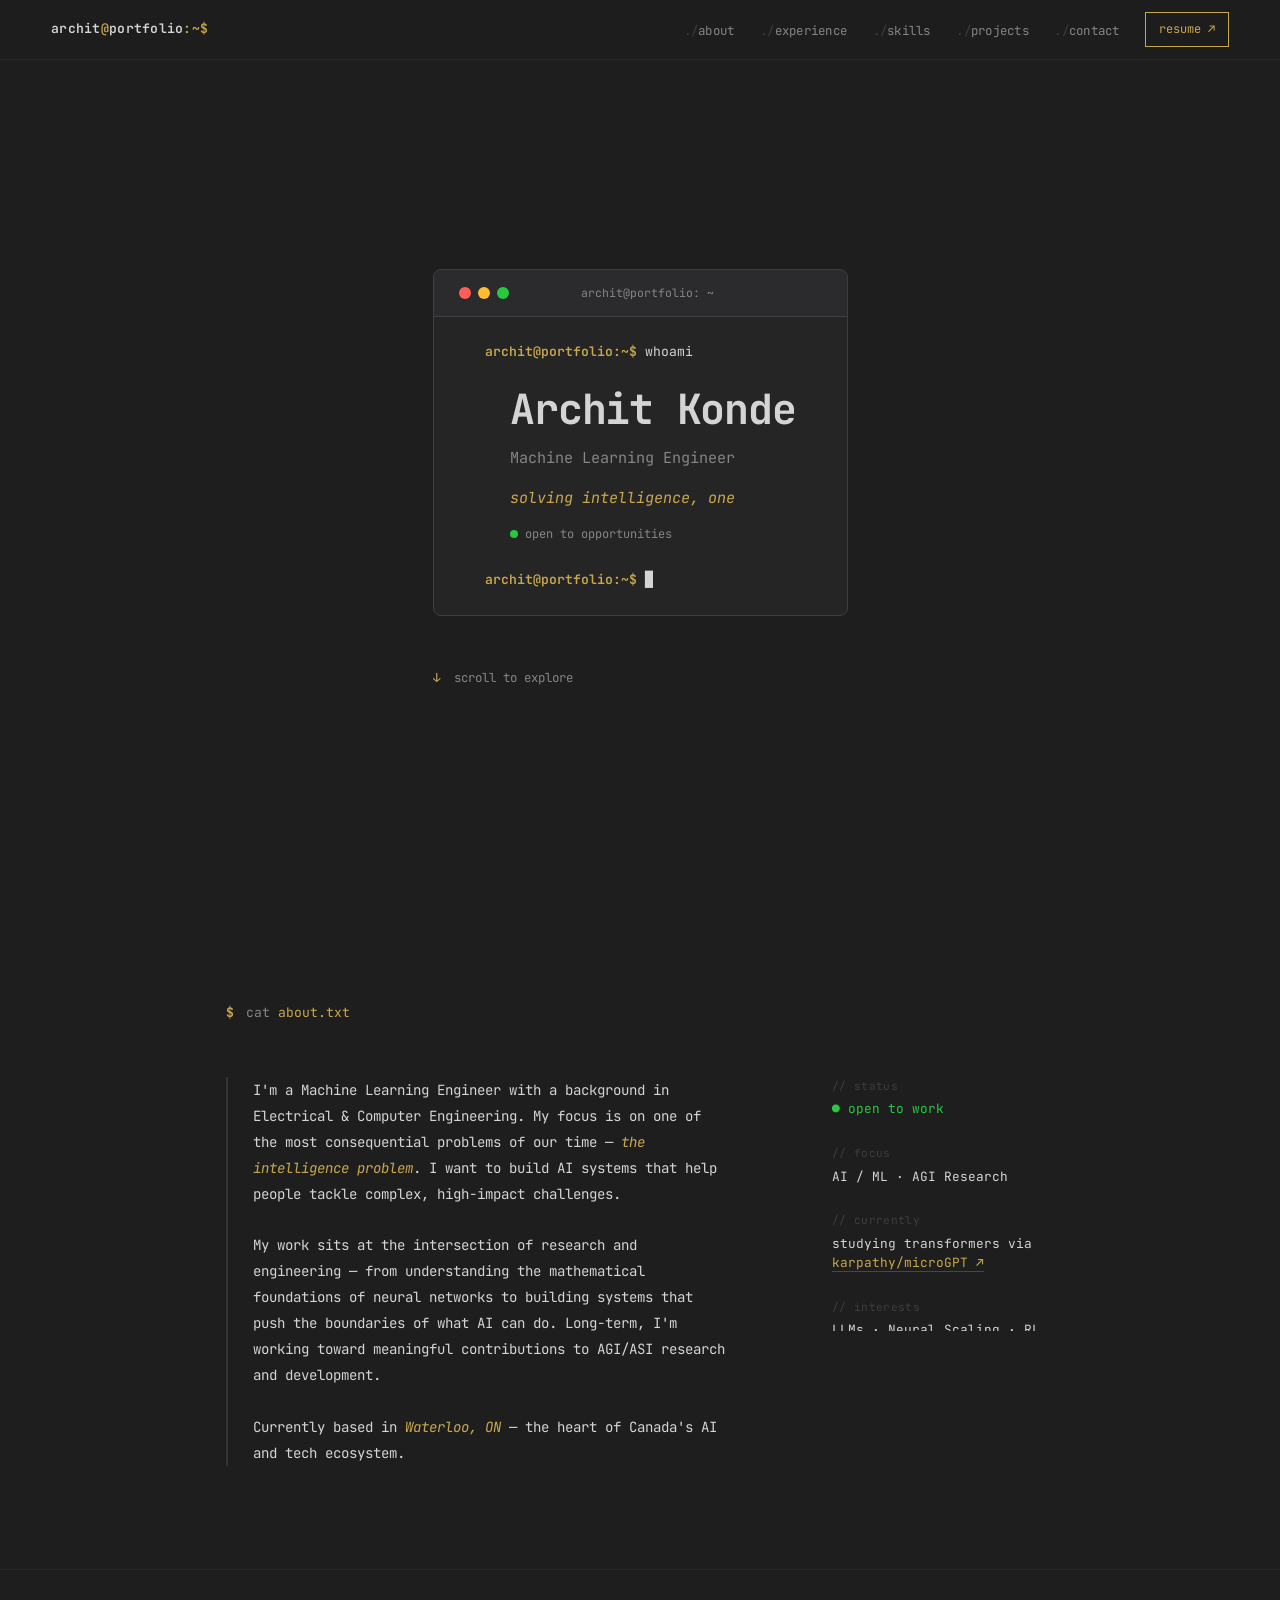
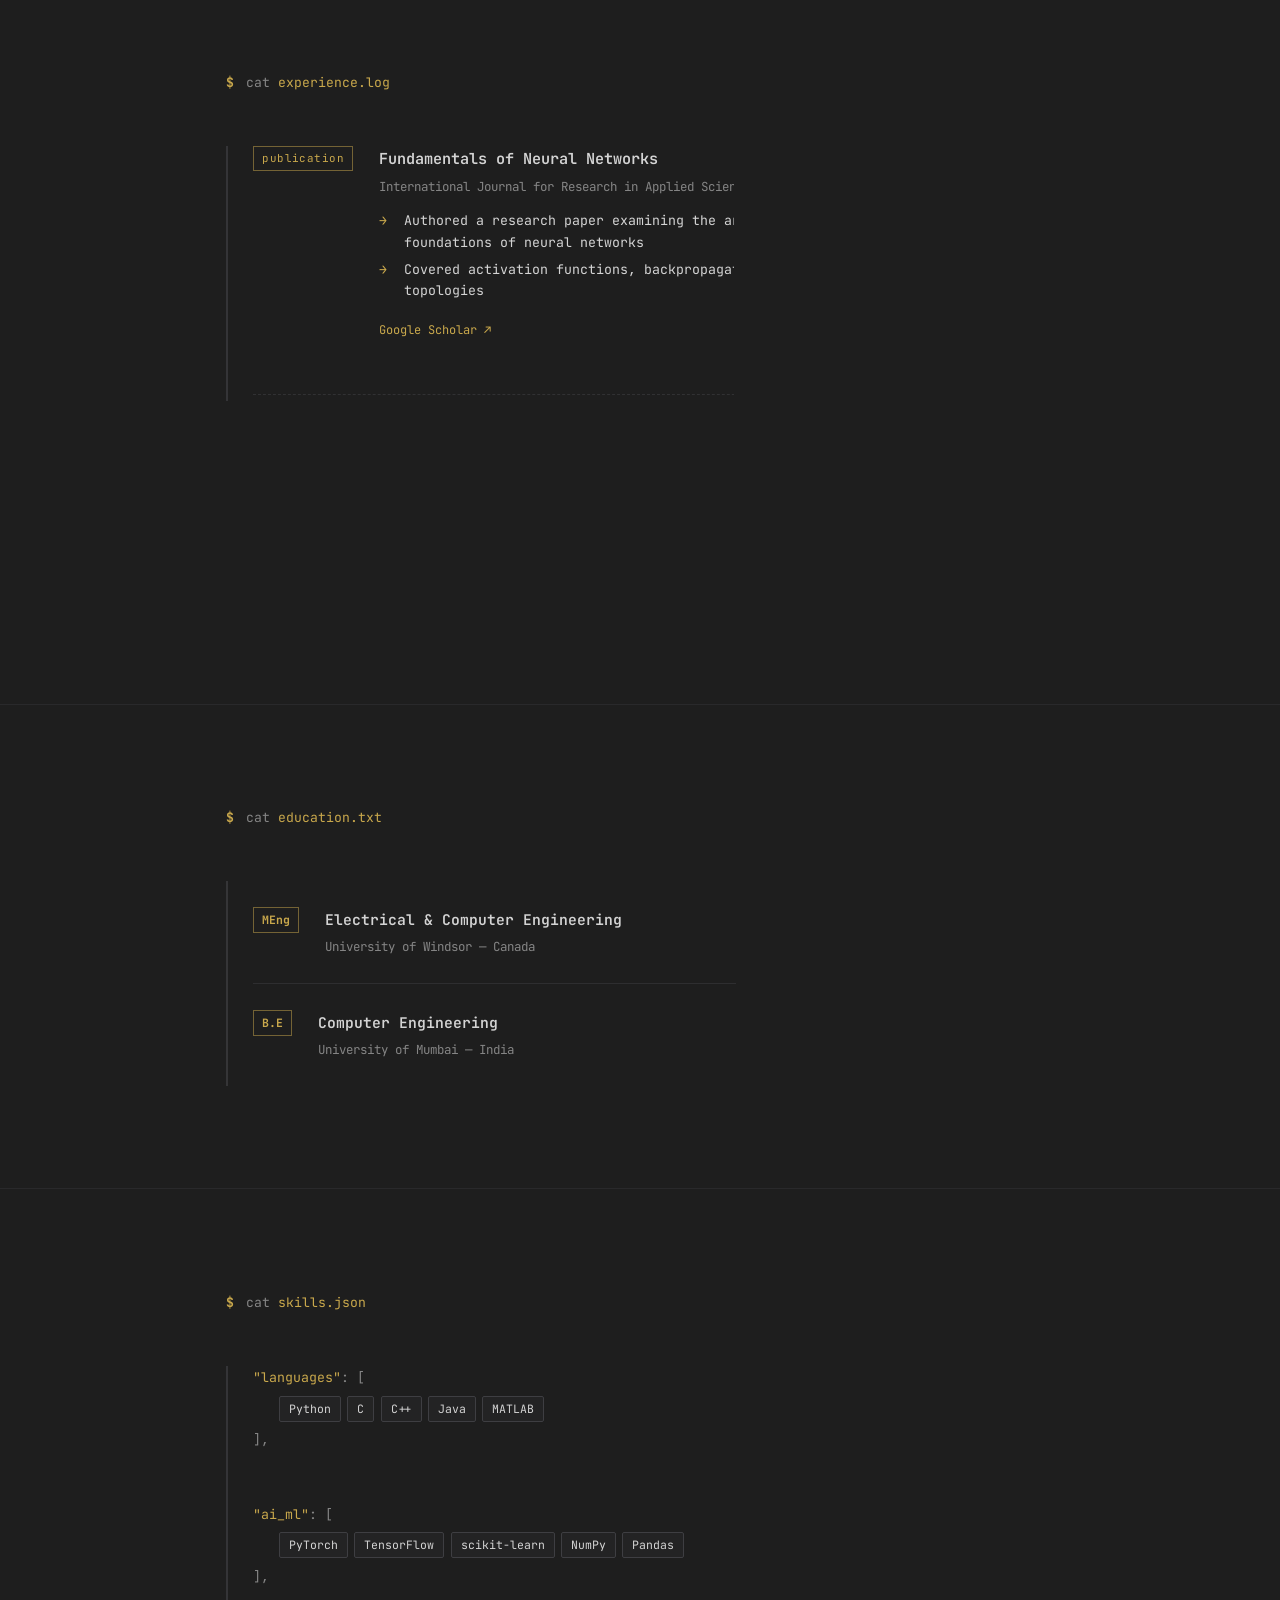
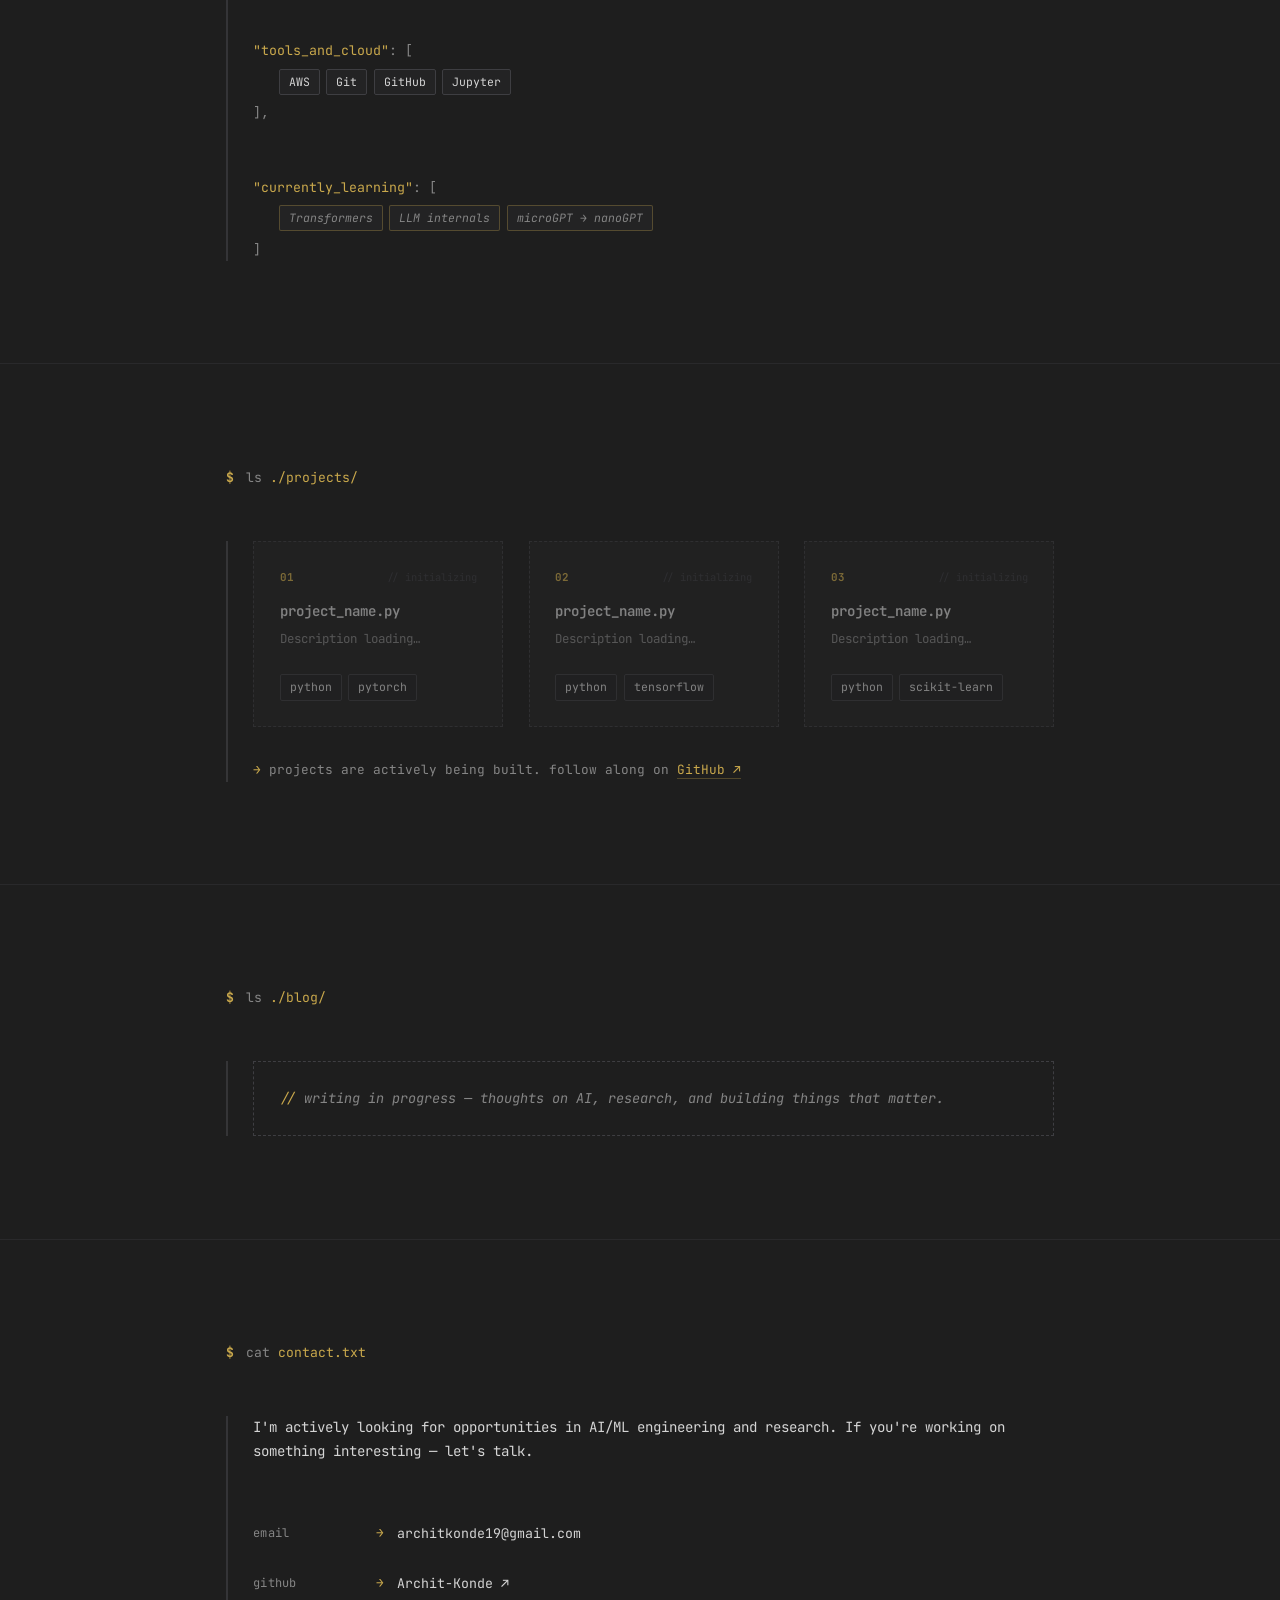
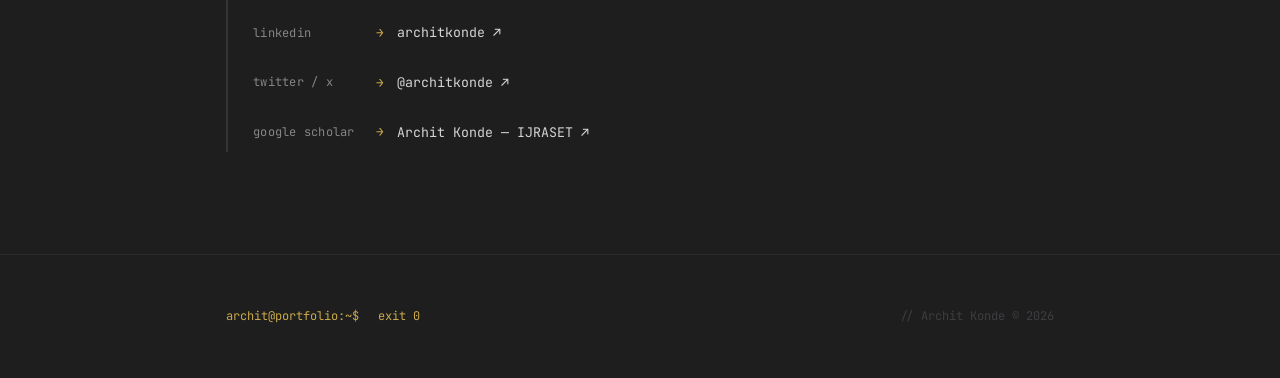
==== index.html @ 53b3aa4d "feat: PWA support, offline cache, CITATION.cff, SECURITY.md PWA & Offline: - Add manifest.json (name" ====
<!DOCTYPE html>
<html lang="en">
<head>
  <meta charset="UTF-8" />
  <meta name="viewport" content="width=device-width, initial-scale=1.0" />

  <!-- ═══ SEO — Primary Meta Tags ════════════════════════════════
       These are the core tags search engines read first.
       description: shown in Google search results under your link.
       keywords:    less important for Google now, still used by others.
       author:      identifies you as the content creator.
       robots:      "index, follow" tells crawlers to index & follow links.
       theme-color: colors the browser chrome bar on Android/mobile.
  ════════════════════════════════════════════════════════════════ -->
  <meta name="description"  content="Archit Konde — Machine Learning Engineer based in Waterloo, Canada. Focused on AI/ML, neural networks, and contributing to AGI research. Open to opportunities." />
  <meta name="keywords"     content="Archit Konde, Machine Learning Engineer, AI Engineer, ML Engineer, artificial intelligence, neural networks, PyTorch, deep learning, AGI, Waterloo, Canada" />
  <meta name="author"       content="Archit Konde" />
  <meta name="robots"       content="index, follow" />
  <meta name="theme-color"  content="#1e1e1e" />

  <!-- ═══ SEO — Open Graph (LinkedIn, Facebook, Discord previews) ═
       When you share your URL on LinkedIn or Discord, these tags
       control what the preview card looks like — title, description,
       and eventually an image thumbnail.
  ════════════════════════════════════════════════════════════════ -->
  <meta property="og:type"        content="website" />
  <meta property="og:url"         content="https://archit-konde.github.io/" />
  <meta property="og:title"       content="Archit Konde — Machine Learning Engineer" />
  <meta property="og:description" content="Building intelligent systems, solving the intelligence problem one step at a time." />
  <meta property="og:locale"      content="en_CA" />

  <!-- ═══ SEO — Twitter / X Card ═════════════════════════════════
       Controls how your link looks when shared on Twitter/X.
       summary_large_image: big card with image (add og:image later).
  ════════════════════════════════════════════════════════════════ -->
  <meta name="twitter:card"        content="summary" />
  <meta name="twitter:site"        content="@architkonde" />
  <meta name="twitter:creator"     content="@architkonde" />
  <meta name="twitter:title"       content="Archit Konde — Machine Learning Engineer" />
  <meta name="twitter:description" content="Building intelligent systems, solving the intelligence problem one step at a time." />

  <!-- ═══ SEO — Canonical URL ═════════════════════════════════════
       Tells search engines "this is the one true URL for this page".
       Prevents duplicate-content penalties if the site is ever
       accessible via multiple URLs (http vs https, www vs no-www).
  ════════════════════════════════════════════════════════════════ -->
  <link rel="canonical" href="https://archit-konde.github.io/" />

  <!-- PWA manifest — tells the browser this is installable as an app -->
  <link rel="manifest" href="manifest.json" />

  <title>Archit Konde</title>

  <!-- Terminal favicon: amber '>' on dark background, no extra file needed -->
  <link rel="icon" href="data:image/svg+xml,<svg xmlns='http://www.w3.org/2000/svg' viewBox='0 0 32 32'><rect width='32' height='32' rx='4' fill='%231e1e1e'/><text x='5' y='25' font-family='monospace' font-size='22' font-weight='bold' fill='%23C9A84C'>%3E</text></svg>" />

  <!-- JetBrains Mono — the terminal/code font we use throughout the site -->
  <link rel="preconnect" href="https://fonts.googleapis.com" />
  <link rel="preconnect" href="https://fonts.gstatic.com" crossorigin />
  <link href="https://fonts.googleapis.com/css2?family=JetBrains+Mono:ital,wght@0,300;0,400;0,500;0,600;0,700;1,400&display=swap" rel="stylesheet" />

  <link rel="stylesheet" href="style.css" />

  <!-- ═══ SEO — JSON-LD Structured Data ══════════════════════════
       This is machine-readable data embedded in the page that tells
       Google exactly who you are. It can produce "rich results" in
       search — like your name, job title, and links appearing in a
       knowledge panel next to your search result.
       Schema.org/Person is the standard vocabulary for people pages.
  ════════════════════════════════════════════════════════════════ -->
  <script type="application/ld+json">
  {
    "@context": "https://schema.org",
    "@type": "Person",
    "name": "Archit Konde",
    "jobTitle": "Machine Learning Engineer",
    "url": "https://archit-konde.github.io/",
    "email": "architkonde19@gmail.com",
    "description": "Machine Learning Engineer focused on AI/ML, neural networks, and contributing to AGI research.",
    "alumniOf": [
      {
        "@type": "CollegeOrUniversity",
        "name": "University of Windsor",
        "address": { "@type": "PostalAddress", "addressCountry": "CA" }
      },
      {
        "@type": "CollegeOrUniversity",
        "name": "University of Mumbai",
        "address": { "@type": "PostalAddress", "addressCountry": "IN" }
      }
    ],
    "sameAs": [
      "https://github.com/Archit-Konde",
      "https://www.linkedin.com/in/architkonde/",
      "https://x.com/architkonde",
      "https://scholar.google.com/citations?hl=en&user=njXhCdwAAAAJ"
    ],
    "knowsAbout": ["Machine Learning", "Deep Learning", "PyTorch", "TensorFlow", "Neural Networks", "Artificial Intelligence", "Python"]
  }
  </script>
</head>
<body>

<!--
  ╔══════════════════════════════════════════════════════════════╗
  ║   Hey, you found the source.  Respect. 👋                   ║
  ║                                                              ║
  ║   Built by: Archit Konde                                     ║
  ║   Stack:    HTML + CSS + Vanilla JS  (no framework)          ║
  ║   Font:     JetBrains Mono (Google Fonts)                    ║
  ║   Hosted:   GitHub Pages                                     ║
  ║   Repo:     github.com/Archit-Konde/Archit-Konde.github.io  ║
  ║                                                              ║
  ║   If you're hiring ML/AI engineers — let's talk.            ║
  ║   architkonde19@gmail.com                                    ║
  ╚══════════════════════════════════════════════════════════════╝
-->

  <!-- ═══════════════════════════════════════════════════════════
       NAVIGATION
       Fixed at the top. Brand reads like a terminal prompt.
       Links use "./section" path convention.
       On mobile, nav collapses into a full-screen hamburger menu.
  ═══════════════════════════════════════════════════════════════ -->
  <nav id="navbar">
    <a href="#home" class="nav-brand">
      archit<span class="accent">@</span>portfolio<span class="accent">:~$</span>
    </a>

    <ul class="nav-links">
      <li><a href="#about"><span class="nav-slash">./</span>about</a></li>
      <li><a href="#experience"><span class="nav-slash">./</span>experience</a></li>
      <li><a href="#skills"><span class="nav-slash">./</span>skills</a></li>
      <li><a href="#projects"><span class="nav-slash">./</span>projects</a></li>
      <li><a href="#contact"><span class="nav-slash">./</span>contact</a></li>
    </ul>

    <a href="assets/resume.pdf" class="resume-btn" target="_blank" rel="noopener noreferrer">
      resume <span class="accent">↗</span>
    </a>

    <!-- Hamburger button — only visible on mobile -->
    <button class="hamburger" id="hamburger" aria-label="Toggle navigation menu" aria-expanded="false">
      <span></span>
      <span></span>
      <span></span>
    </button>
  </nav>

  <!-- Full-screen mobile menu overlay -->
  <div class="mobile-menu" id="mobileMenu" aria-hidden="true">
    <button class="mobile-menu-close" id="mobileClose" aria-label="Close menu">✕</button>
    <ul>
      <li><a href="#about"      class="mob-link"><span class="nav-slash">./</span>about</a></li>
      <li><a href="#experience" class="mob-link"><span class="nav-slash">./</span>experience</a></li>
      <li><a href="#skills"     class="mob-link"><span class="nav-slash">./</span>skills</a></li>
      <li><a href="#projects"   class="mob-link"><span class="nav-slash">./</span>projects</a></li>
      <li><a href="#contact"    class="mob-link"><span class="nav-slash">./</span>contact</a></li>
      <li><a href="assets/resume.pdf" class="mob-link" target="_blank" rel="noopener">resume ↗</a></li>
    </ul>
  </div>


  <main>

    <!-- ═══════════════════════════════════════════════════════════
         HERO / LANDING
         Designed as a macOS-style terminal window.
         Contains: name, role, animated tagline, open-to-work status.
    ═══════════════════════════════════════════════════════════════ -->
    <section id="home" class="hero">
      <div class="container">

        <div class="term-window">
          <!-- Terminal chrome bar (the colored dots at the top) -->
          <div class="term-topbar">
            <div class="term-dots">
              <span class="dot dot-r" title="close"></span>
              <span class="dot dot-y" title="minimize"></span>
              <span class="dot dot-g" title="fullscreen"></span>
            </div>
            <span class="term-label">archit@portfolio: ~</span>
          </div>

          <!-- Terminal body -->
          <div class="term-body">
            <!-- Command typed into the terminal -->
            <p class="term-line">
              <span class="t-prompt">archit@portfolio:~$</span><span class="t-cmd"> whoami</span>
            </p>

            <!-- "Output" of the whoami command -->
            <div class="hero-output">
              <h1 class="hero-name">Archit Konde</h1>
              <p class="hero-role">Machine Learning Engineer</p>
              <!-- Tagline: animated by the typewriter in script.js -->
              <p class="hero-tagline">
                <span id="tw-text"></span><span class="tw-cursor" id="tw-cursor">█</span>
              </p>
              <!-- Live green dot: "open to opportunities" -->
              <p class="hero-status">
                <span class="status-dot"></span>
                <span>open to opportunities</span>
              </p>
            </div>

            <!-- Idle prompt line at the bottom (blink cursor effect) -->
            <p class="term-line idle-line">
              <span class="t-prompt">archit@portfolio:~$</span><span class="idle-cursor"> █</span>
            </p>
          </div>
        </div>

        <a href="#about" class="scroll-hint" aria-label="Scroll to about section">
          <span class="accent">↓</span>&nbsp; scroll to explore
        </a>

      </div>
    </section>


    <!-- ═══════════════════════════════════════════════════════════
         ABOUT
    ═══════════════════════════════════════════════════════════════ -->
    <section id="about" class="section">
      <div class="container">

        <div class="section-header">
          <span class="s-dollar">$</span>
          <span class="s-cmd">cat <span class="accent">about.txt</span></span>
        </div>

        <div class="section-body">
          <div class="about-grid">

            <div class="about-text">
              <p>
                I'm a Machine Learning Engineer with a background in Electrical &amp; Computer
                Engineering. My focus is on one of the most consequential problems of our time —
                <em class="accent">the intelligence problem</em>. I want to build AI systems
                that help people tackle complex, high-impact challenges.
              </p>
              <p>
                My work sits at the intersection of research and engineering — from understanding
                the mathematical foundations of neural networks to building systems that push
                the boundaries of what AI can do. Long-term, I'm working toward meaningful
                contributions to AGI/ASI research and development.
              </p>
              <p>
                Currently based in <em class="accent">Waterloo, ON</em> — the heart of
                Canada's AI and tech ecosystem.
              </p>
            </div>

            <aside class="about-meta">
              <div class="meta-block">
                <span class="meta-key">// status</span>
                <span class="meta-val status-open">● open to work</span>
              </div>
              <div class="meta-block">
                <span class="meta-key">// focus</span>
                <span class="meta-val">AI / ML · AGI Research</span>
              </div>
              <div class="meta-block">
                <span class="meta-key">// currently</span>
                <span class="meta-val">
                  studying transformers via<br />
                  <a href="https://github.com/karpathy/micrograd" target="_blank" rel="noopener" class="inline-link">karpathy/microGPT ↗</a>
                </span>
              </div>
              <div class="meta-block">
                <span class="meta-key">// interests</span>
                <span class="meta-val">LLMs · Neural Scaling · RL</span>
              </div>
            </aside>

          </div>
        </div>

      </div>
    </section>


    <!-- ═══════════════════════════════════════════════════════════
         EXPERIENCE
    ═══════════════════════════════════════════════════════════════ -->
    <section id="experience" class="section">
      <div class="container">

        <div class="section-header">
          <span class="s-dollar">$</span>
          <span class="s-cmd">cat <span class="accent">experience.log</span></span>
        </div>

        <div class="section-body">

          <!-- ── Publication ─────────────────────────────────── -->
          <div class="exp-item">
            <div class="exp-tag">publication</div>
            <div class="exp-content">
              <h3 class="exp-title">Fundamentals of Neural Networks</h3>
              <p class="exp-org">
                International Journal for Research in Applied Science &amp; Engineering Technology
                <span class="exp-org-short">(IJRASET)</span>
              </p>
              <ul class="exp-bullets">
                <li>Authored a research paper examining the architectural and mathematical foundations of neural networks</li>
                <li>Covered activation functions, backpropagation, gradient descent, and network topologies</li>
              </ul>
              <div class="exp-links">
                <a
                  href="https://scholar.google.com/citations?view_op=view_citation&hl=en&user=njXhCdwAAAAJ&citation_for_view=njXhCdwAAAAJ:u5HHmVD_uO8C"
                  target="_blank"
                  rel="noopener noreferrer"
                  class="exp-link"
                >Google Scholar ↗</a>
              </div>
            </div>
          </div>

          <!-- ── Volunteer ───────────────────────────────────── -->
          <div class="exp-item">
            <div class="exp-tag">volunteer</div>
            <div class="exp-content">
              <h3 class="exp-title">Data Analyst</h3>
              <p class="exp-org">City of Windsor — Affordable Transit Program</p>
              <ul class="exp-bullets">
                <li>Cleaned and preprocessed transit ridership datasets to ensure data quality and consistency</li>
                <li>Built dashboards to visualize usage patterns and surface actionable insights for program planning</li>
              </ul>
            </div>
          </div>

        </div>
      </div>
    </section>


    <!-- ═══════════════════════════════════════════════════════════
         EDUCATION
    ═══════════════════════════════════════════════════════════════ -->
    <section id="education" class="section">
      <div class="container">

        <div class="section-header">
          <span class="s-dollar">$</span>
          <span class="s-cmd">cat <span class="accent">education.txt</span></span>
        </div>

        <div class="section-body">

          <div class="edu-item">
            <span class="edu-badge">MEng</span>
            <div class="edu-details">
              <p class="edu-field">Electrical &amp; Computer Engineering</p>
              <p class="edu-inst">University of Windsor &mdash; Canada</p>
            </div>
          </div>

          <div class="edu-divider"></div>

          <div class="edu-item">
            <span class="edu-badge">B.E</span>
            <div class="edu-details">
              <p class="edu-field">Computer Engineering</p>
              <p class="edu-inst">University of Mumbai &mdash; India</p>
            </div>
          </div>

        </div>
      </div>
    </section>


    <!-- ═══════════════════════════════════════════════════════════
         SKILLS
         Styled as a JSON object so it reads like code output.
    ═══════════════════════════════════════════════════════════════ -->
    <section id="skills" class="section">
      <div class="container">

        <div class="section-header">
          <span class="s-dollar">$</span>
          <span class="s-cmd">cat <span class="accent">skills.json</span></span>
        </div>

        <div class="section-body">
          <div class="skills-block">

            <div class="skill-group">
              <span class="sk-key">"languages"</span><span class="sk-colon">: [</span>
              <div class="skill-tags">
                <span class="tag">Python</span>
                <span class="tag">C</span>
                <span class="tag">C++</span>
                <span class="tag">Java</span>
                <span class="tag">MATLAB</span>
              </div>
              <span class="sk-close">],</span>
            </div>

            <div class="skill-group">
              <span class="sk-key">"ai_ml"</span><span class="sk-colon">: [</span>
              <div class="skill-tags">
                <span class="tag">PyTorch</span>
                <span class="tag">TensorFlow</span>
                <span class="tag">scikit-learn</span>
                <span class="tag">NumPy</span>
                <span class="tag">Pandas</span>
              </div>
              <span class="sk-close">],</span>
            </div>

            <div class="skill-group">
              <span class="sk-key">"tools_and_cloud"</span><span class="sk-colon">: [</span>
              <div class="skill-tags">
                <span class="tag">AWS</span>
                <span class="tag">Git</span>
                <span class="tag">GitHub</span>
                <span class="tag">Jupyter</span>
              </div>
              <span class="sk-close">],</span>
            </div>

            <div class="skill-group">
              <span class="sk-key">"currently_learning"</span><span class="sk-colon">: [</span>
              <div class="skill-tags">
                <span class="tag tag-wip">Transformers</span>
                <span class="tag tag-wip">LLM internals</span>
                <span class="tag tag-wip">microGPT → nanoGPT</span>
              </div>
              <span class="sk-close">]</span>
            </div>

          </div>
        </div>

      </div>
    </section>


    <!-- ═══════════════════════════════════════════════════════════
         PROJECTS
         Placeholder cards for now. Real projects will replace these.
    ═══════════════════════════════════════════════════════════════ -->
    <section id="projects" class="section">
      <div class="container">

        <div class="section-header">
          <span class="s-dollar">$</span>
          <span class="s-cmd">ls <span class="accent">./projects/</span></span>
        </div>

        <div class="section-body">

          <div class="projects-grid">

            <div class="project-card placeholder">
              <div class="card-top">
                <span class="card-num">01</span>
                <span class="card-status">// initializing</span>
              </div>
              <p class="card-name">project_name.py</p>
              <p class="card-desc">Description loading&hellip;</p>
              <div class="card-tech">
                <span class="tag">python</span>
                <span class="tag">pytorch</span>
              </div>
            </div>

            <div class="project-card placeholder">
              <div class="card-top">
                <span class="card-num">02</span>
                <span class="card-status">// initializing</span>
              </div>
              <p class="card-name">project_name.py</p>
              <p class="card-desc">Description loading&hellip;</p>
              <div class="card-tech">
                <span class="tag">python</span>
                <span class="tag">tensorflow</span>
              </div>
            </div>

            <div class="project-card placeholder">
              <div class="card-top">
                <span class="card-num">03</span>
                <span class="card-status">// initializing</span>
              </div>
              <p class="card-name">project_name.py</p>
              <p class="card-desc">Description loading&hellip;</p>
              <div class="card-tech">
                <span class="tag">python</span>
                <span class="tag">scikit-learn</span>
              </div>
            </div>

          </div>

          <p class="projects-note">
            <span class="accent">→</span> projects are actively being built.
            follow along on
            <a href="https://github.com/Archit-Konde" target="_blank" rel="noopener" class="inline-link">GitHub ↗</a>
          </p>

        </div>
      </div>
    </section>


    <!-- ═══════════════════════════════════════════════════════════
         BLOG / WRITING  (placeholder)
    ═══════════════════════════════════════════════════════════════ -->
    <section id="blog" class="section">
      <div class="container">

        <div class="section-header">
          <span class="s-dollar">$</span>
          <span class="s-cmd">ls <span class="accent">./blog/</span></span>
        </div>

        <div class="section-body">
          <div class="wip-block">
            <span class="accent">// </span>writing in progress &mdash;
            thoughts on AI, research, and building things that matter.
          </div>
        </div>

      </div>
    </section>


    <!-- ═══════════════════════════════════════════════════════════
         CONTACT
    ═══════════════════════════════════════════════════════════════ -->
    <section id="contact" class="section">
      <div class="container">

        <div class="section-header">
          <span class="s-dollar">$</span>
          <span class="s-cmd">cat <span class="accent">contact.txt</span></span>
        </div>

        <div class="section-body">

          <p class="contact-intro">
            I'm actively looking for opportunities in AI/ML engineering and research.
            If you're working on something interesting — let's talk.
          </p>

          <div class="contact-links">

            <a href="mailto:architkonde19@gmail.com" class="contact-row">
              <span class="c-key">email</span>
              <span class="c-arrow accent">→</span>
              <span class="c-val">architkonde19@gmail.com</span>
            </a>

            <a href="https://github.com/Archit-Konde" target="_blank" rel="noopener noreferrer" class="contact-row">
              <span class="c-key">github</span>
              <span class="c-arrow accent">→</span>
              <span class="c-val">Archit-Konde ↗</span>
            </a>

            <a href="https://www.linkedin.com/in/architkonde/" target="_blank" rel="noopener noreferrer" class="contact-row">
              <span class="c-key">linkedin</span>
              <span class="c-arrow accent">→</span>
              <span class="c-val">architkonde ↗</span>
            </a>

            <a href="https://x.com/architkonde" target="_blank" rel="noopener noreferrer" class="contact-row">
              <span class="c-key">twitter / x</span>
              <span class="c-arrow accent">→</span>
              <span class="c-val">@architkonde ↗</span>
            </a>

            <a href="https://scholar.google.com/citations?hl=en&user=njXhCdwAAAAJ" target="_blank" rel="noopener noreferrer" class="contact-row">
              <span class="c-key">google scholar</span>
              <span class="c-arrow accent">→</span>
              <span class="c-val">Archit Konde — IJRASET ↗</span>
            </a>

          </div>
        </div>

      </div>
    </section>

  </main>


  <!-- ═══════════════════════════════════════════════════════════
       FOOTER
  ═══════════════════════════════════════════════════════════════ -->
  <footer id="footer">
    <div class="container footer-inner">
      <span class="f-prompt">archit@portfolio:~$</span>
      <span class="f-cmd">&nbsp;<span class="accent">exit 0</span></span>
      <span class="f-note">// Archit Konde &copy; <span id="year"></span></span>
    </div>
  </footer>


  <!-- Back-to-top button — appears after scrolling down, fixed bottom-right -->
  <button id="back-to-top" aria-label="Back to top" title="Back to top">↑</button>

  <script src="script.js"></script>
</body>
</html>
---- style.css ----
/* ═══════════════════════════════════════════════════════════════
   ARCHIT KONDE — PORTFOLIO  |  style.css
   ───────────────────────────────────────────────────────────────
   COLOR PALETTE  (VS Code Dark+ inspired — neutral, no purple)
     --bg        #1e1e1e   VS Code editor background
     --surface   #252526   VS Code sidebar / panel background
     --border    #3e3e42   VS Code border / divider
     --text      #d4d4d4   VS Code default text
     --muted     #858585   VS Code dimmed / comment text
     --accent    #C9A84C   amber gold → links, highlights, cursor

   FONT
     JetBrains Mono — Google Fonts (loaded in <head>)
     Fallback chain: Fira Code → Cascadia Code → Courier New → monospace
═══════════════════════════════════════════════════════════════ */


/* ── 0. CSS Custom Properties (variables) ─────────────────────
   Think of these like Python constants defined at the top.
   Changing one value here updates every element that uses it.
──────────────────────────────────────────────────────────────── */
:root {
  --bg:       #1e1e1e;
  --surface:  #252526;
  --border:   #3e3e42;
  --text:     #d4d4d4;
  --muted:    #858585;
  --accent:   #C9A84C;

  --font: 'JetBrains Mono', 'Fira Code', 'Cascadia Code', 'Courier New', monospace;

  /* Spacing scale — multiples of 0.4rem for visual consistency */
  --s1: 0.4rem;   /*  ~6px  */
  --s2: 0.8rem;   /* ~12px  */
  --s3: 1.6rem;   /* ~24px  */
  --s4: 3.2rem;   /* ~48px  */
  --s5: 6.4rem;   /* ~96px  */

  --nav-h: 60px;            /* Height of the fixed navbar              */
  --ease:  0.2s ease;       /* Default transition duration + easing    */
  --max-w: 880px;           /* Max content width                       */
}


/* ── 1. Reset ─────────────────────────────────────────────────
   Removes browser default margins/paddings and enforces
   border-box sizing (width includes padding, not just content).
──────────────────────────────────────────────────────────────── */
*, *::before, *::after {
  box-sizing: border-box;
  margin: 0;
  padding: 0;
}

/* Smooth anchor scrolling (clicking nav links glides, not jumps) */
html {
  scroll-behavior: smooth;
  font-size: 16px;
}

body {
  font-family: var(--font);
  background-color: var(--bg);
  color: var(--text);
  line-height: 1.75;
  -webkit-font-smoothing: antialiased;
  min-height: 100vh;
  overflow-x: hidden;
}

/* Text highlight when user selects text */
::selection {
  background: var(--accent);
  color: var(--bg);
}

/* Links without a class — used inside body text */
a {
  color: inherit;
  text-decoration: none;
}

/* Remove list bullet points globally (re-added where needed) */
ul { list-style: none; }


/* ── 2. Scrollbar ─────────────────────────────────────────────
   Custom scrollbar so it matches the dark theme.
──────────────────────────────────────────────────────────────── */
::-webkit-scrollbar              { width: 5px; }
::-webkit-scrollbar-track        { background: var(--bg); }
::-webkit-scrollbar-thumb        { background: var(--border); border-radius: 3px; }
::-webkit-scrollbar-thumb:hover  { background: var(--accent); }


/* ── 3. Utility Classes ───────────────────────────────────────
   Small reusable helpers applied directly in HTML.
──────────────────────────────────────────────────────────────── */
.accent    { color: var(--accent); }
.muted     { color: var(--muted); }

/* .container: centers content and adds horizontal padding */
.container {
  max-width: var(--max-w);
  margin: 0 auto;
  padding: 0 var(--s3);
}


/* ── 4. Navigation ────────────────────────────────────────────
   Fixed bar at top. Uses backdrop-filter for a frosted-glass
   blur effect over the scrolled content beneath it.
──────────────────────────────────────────────────────────────── */
#navbar {
  position: fixed;
  top: 0; left: 0; right: 0;
  z-index: 100;
  height: var(--nav-h);
  display: flex;
  align-items: center;
  gap: var(--s3);
  padding: 0 var(--s4);
  background: rgba(30, 30, 30, 0.88);   /* slightly transparent --bg */
  backdrop-filter: blur(12px);
  -webkit-backdrop-filter: blur(12px);
  border-bottom: 1px solid rgba(62, 62, 66, 0.4);
  transition: border-color var(--ease);
}

/* Stronger border once user scrolls (class added by script.js) */
#navbar.scrolled {
  border-bottom-color: var(--border);
}

/* Brand / logo — the "archit@portfolio:~$" text on the left */
.nav-brand {
  font-size: 0.82rem;
  font-weight: 600;
  color: var(--text);
  white-space: nowrap;
  margin-right: auto;
  text-decoration: none;
  letter-spacing: 0.02em;
}

/* Navigation link list */
.nav-links {
  display: flex;
  align-items: center;
  gap: var(--s3);
}

.nav-links a {
  font-size: 0.78rem;
  color: var(--muted);
  text-decoration: none;
  transition: color var(--ease);
  letter-spacing: 0.02em;
}

.nav-links a:hover,
.nav-links a.nav-active {
  color: var(--accent);
}

/* The "./" prefix on each nav item */
.nav-slash {
  color: var(--border);
  transition: color var(--ease);
}

.nav-links a:hover .nav-slash,
.nav-links a.nav-active .nav-slash {
  color: var(--accent);
}

/* Resume button — outlined style */
.resume-btn {
  font-size: 0.75rem;
  color: var(--accent);
  border: 1px solid var(--accent);
  padding: var(--s1) var(--s2);
  text-decoration: none;
  white-space: nowrap;
  transition: background var(--ease), color var(--ease);
}

.resume-btn:hover {
  background: var(--accent);
  color: var(--bg);
}

/* ─ Hamburger button (mobile only, hidden on desktop) ── */
.hamburger {
  display: none;
  flex-direction: column;
  justify-content: center;
  gap: 5px;
  background: none;
  border: none;
  cursor: pointer;
  padding: var(--s1);
  margin-left: var(--s2);
}

.hamburger span {
  display: block;
  width: 22px;
  height: 2px;
  background: var(--text);
  transition: all var(--ease);
}

/* Animate hamburger into an ✕ when menu is open */
.hamburger.open span:nth-child(1) { transform: translateY(7px) rotate(45deg); }
.hamburger.open span:nth-child(2) { opacity: 0; }
.hamburger.open span:nth-child(3) { transform: translateY(-7px) rotate(-45deg); }

/* ─ Mobile menu full-screen overlay ── */
.mobile-menu {
  display: none;                /* hidden by default */
  position: fixed;
  inset: 0;                     /* shorthand for top/right/bottom/left: 0 */
  z-index: 99;
  background: var(--bg);
  flex-direction: column;
  align-items: center;
  justify-content: center;
  gap: var(--s4);
}

.mobile-menu.open {
  display: flex;
}

.mobile-menu ul {
  display: flex;
  flex-direction: column;
  gap: var(--s4);
  text-align: center;
}

.mobile-menu a {
  font-size: 1.1rem;
  color: var(--text);
  text-decoration: none;
  transition: color var(--ease);
}

.mobile-menu a:hover {
  color: var(--accent);
}

.mobile-menu-close {
  position: absolute;
  top: var(--s3);
  right: var(--s3);
  background: none;
  border: none;
  color: var(--muted);
  font-size: 1.1rem;
  cursor: pointer;
  font-family: var(--font);
  transition: color var(--ease);
}

.mobile-menu-close:hover { color: var(--accent); }


/* ── 5. Section Layout ────────────────────────────────────────
   All <section> elements share these base styles.
   The left-bordered .section-body gives the "terminal pane" look.
──────────────────────────────────────────────────────────────── */
.section {
  padding: var(--s5) 0;
  border-bottom: 1px solid rgba(62, 62, 66, 0.35);
}

/* Section header: "$ cat about.txt" line */
.section-header {
  display: flex;
  align-items: center;
  gap: var(--s2);
  margin-bottom: var(--s4);
  font-size: 0.82rem;
}

.s-dollar {
  color: var(--accent);
  font-weight: 700;
}

.s-cmd {
  color: var(--muted);
}

/* Content area with left accent bar */
.section-body {
  padding-left: var(--s3);
  border-left: 2px solid rgba(62, 62, 66, 0.7);
}


/* ── 6. Hero Section ──────────────────────────────────────────
   Full viewport height. Centers the terminal window vertically.
──────────────────────────────────────────────────────────────── */
.hero {
  min-height: 100vh;
  display: flex;
  align-items: center;
  padding-top: var(--nav-h);    /* prevent overlap with fixed navbar */
}

/* ─ Terminal window widget ── */
.term-window {
  border: 1px solid var(--border);
  border-radius: 8px;
  overflow: hidden;
  background: var(--surface);
  max-width: 640px;
  width: 100%;
}

/* The top bar with colored dots */
.term-topbar {
  display: flex;
  align-items: center;
  gap: var(--s2);
  padding: var(--s2) var(--s3);
  background: rgba(62, 62, 66, 0.25);
  border-bottom: 1px solid var(--border);
}

/* macOS-style traffic light dots */
.term-dots { display: flex; gap: 7px; }

.dot {
  width: 12px;
  height: 12px;
  border-radius: 50%;
}

.dot-r { background: #ff5f57; }
.dot-y { background: #febc2e; }
.dot-g { background: #28c840; }

/* The "archit@portfolio: ~" title in the topbar */
.term-label {
  font-size: 0.72rem;
  color: var(--muted);
  /* Push to center: auto on both sides minus the dots width */
  margin: 0 auto;
  padding-right: 48px;    /* optical correction to account for dots width */
}

/* Terminal body — the black part where text appears */
.term-body {
  padding: var(--s3) var(--s4);
  display: flex;
  flex-direction: column;
  gap: var(--s2);
}

/* A single line of terminal text (prompt + command) */
.term-line {
  font-size: 0.82rem;
  line-height: 1.4;
}

.t-prompt {
  color: var(--accent);
  font-weight: 600;
}

.t-cmd { color: var(--text); }

/* ─ The output block after "whoami" command ── */
.hero-output {
  padding: var(--s2) 0 var(--s2) var(--s3);
  display: flex;
  flex-direction: column;
  gap: var(--s2);
}

.hero-name {
  font-size: 2.6rem;
  font-weight: 700;
  color: var(--text);
  letter-spacing: -0.03em;
  line-height: 1.1;
}

.hero-role {
  font-size: 0.95rem;
  color: var(--muted);
  font-weight: 400;
}

/* Tagline line — contains the typewriter animated text */
.hero-tagline {
  font-size: 0.95rem;
  color: var(--accent);
  font-style: italic;
  min-height: 1.5rem;    /* reserve space so layout doesn't jump as text types */
}

/* The blinking █ cursor after the typewriter text */
.tw-cursor {
  display: none;           /* hidden until typewriter finishes (script.js shows it) */
  color: var(--accent);
  font-style: normal;
  animation: blink 1s step-end infinite;
}

/* Live status dot + text */
.hero-status {
  display: flex;
  align-items: center;
  gap: var(--s1);
  font-size: 0.75rem;
  color: var(--muted);
}

.status-dot {
  width: 8px;
  height: 8px;
  border-radius: 50%;
  background: #28c840;
  animation: pulse-dot 2s ease infinite;
}

/* Idle line at bottom of terminal */
.idle-line { color: var(--muted); }

/* Blinking cursor on the idle line */
.idle-cursor {
  color: var(--text);
  animation: blink 1s step-end infinite;
}

/* ─ Scroll hint arrow below the terminal ── */
.scroll-hint {
  display: inline-block;
  margin-top: var(--s4);
  font-size: 0.78rem;
  color: var(--muted);
  text-decoration: none;
  cursor: pointer;
  animation: float 2.5s ease-in-out infinite;
  transition: color var(--ease);
}

.scroll-hint:hover {
  color: var(--accent);
}


/* ── 7. About Section ─────────────────────────────────────────
   Two-column layout: bio text on the left, metadata on the right.
──────────────────────────────────────────────────────────────── */
.about-grid {
  display: grid;
  grid-template-columns: 3fr 1.4fr;
  gap: var(--s5);
  align-items: start;
}

.about-text p {
  font-size: 0.88rem;
  color: var(--text);
  line-height: 1.85;
  margin-bottom: var(--s3);
}

.about-text p:last-child { margin-bottom: 0; }

/* Metadata sidebar (status, focus, learning) */
.about-meta {
  display: flex;
  flex-direction: column;
  gap: var(--s3);
}

.meta-block {
  display: flex;
  flex-direction: column;
  gap: 3px;
}

.meta-key {
  font-size: 0.7rem;
  color: var(--border);
  letter-spacing: 0.03em;
}

.meta-val {
  font-size: 0.80rem;
  color: var(--text);
  line-height: 1.5;
}

/* Green "● open to work" */
.status-open { color: #28c840; }

/* Inline links within body text */
.inline-link {
  color: var(--accent);
  text-decoration: none;
  border-bottom: 1px solid rgba(201, 168, 76, 0.3);
  transition: border-color var(--ease);
}

.inline-link:hover { border-color: var(--accent); }


/* ── 8. Experience Section ────────────────────────────────────
   Two-column grid: tag on the left, content on the right.
──────────────────────────────────────────────────────────────── */
.exp-item {
  display: grid;
  grid-template-columns: 100px 1fr;
  gap: var(--s3);
  padding-bottom: var(--s4);
  margin-bottom: var(--s4);
  border-bottom: 1px dashed rgba(62, 62, 66, 0.6);
}

.exp-item:last-child {
  border-bottom: none;
  margin-bottom: 0;
  padding-bottom: 0;
}

/* Amber outlined badge: "publication" / "volunteer" */
.exp-tag {
  font-size: 0.68rem;
  color: var(--accent);
  border: 1px solid rgba(201, 168, 76, 0.5);
  padding: 2px 6px;
  height: fit-content;
  text-align: center;
  white-space: nowrap;
  letter-spacing: 0.04em;
}

.exp-title {
  font-size: 0.95rem;
  font-weight: 600;
  color: var(--text);
  margin-bottom: 3px;
}

.exp-org {
  font-size: 0.78rem;
  color: var(--muted);
  margin-bottom: var(--s2);
}

.exp-org-short {
  font-size: 0.72rem;
  color: var(--border);
}

/* Bullet list with → prefix */
.exp-bullets {
  display: flex;
  flex-direction: column;
  gap: var(--s1);
}

.exp-bullets li {
  font-size: 0.83rem;
  color: var(--text);
  padding-left: var(--s3);
  position: relative;
  line-height: 1.6;
}

.exp-bullets li::before {
  content: '→';
  position: absolute;
  left: 0;
  color: var(--accent);
}

/* Links row below bullets */
.exp-links { margin-top: var(--s2); }

.exp-link {
  font-size: 0.75rem;
  color: var(--accent);
  text-decoration: none;
  border-bottom: 1px solid transparent;
  transition: border-color var(--ease);
}

.exp-link:hover { border-color: var(--accent); }


/* ── 9. Education Section ─────────────────────────────────────
──────────────────────────────────────────────────────────────── */
.edu-item {
  display: flex;
  align-items: flex-start;
  gap: var(--s3);
  padding: var(--s3) 0;
}

/* Degree abbreviation badge (MEng, B.E) */
.edu-badge {
  font-size: 0.72rem;
  font-weight: 700;
  color: var(--accent);
  border: 1px solid rgba(201, 168, 76, 0.5);
  padding: 2px 8px;
  white-space: nowrap;
  height: fit-content;
}

.edu-field {
  font-size: 0.92rem;
  font-weight: 600;
  color: var(--text);
  margin-bottom: 3px;
}

.edu-inst {
  font-size: 0.78rem;
  color: var(--muted);
}

/* Thin separator between education entries */
.edu-divider {
  height: 1px;
  background: rgba(62, 62, 66, 0.5);
  margin: 0;
}


/* ── 10. Skills Section ───────────────────────────────────────
   Styled to look like JSON output in a terminal.
──────────────────────────────────────────────────────────────── */
.skills-block {
  display: flex;
  flex-direction: column;
  gap: var(--s4);
}

.skill-group { font-size: 0.83rem; }

/* JSON key color — amber like a variable name */
.sk-key   { color: var(--accent); }
/* JSON syntax characters */
.sk-colon { color: var(--muted); }
.sk-close { color: var(--muted); }

/* Tag row inside each group */
.skill-tags {
  display: flex;
  flex-wrap: wrap;
  gap: var(--s1);
  margin: var(--s1) 0 var(--s1) var(--s3);
}

/* Individual skill pill */
.tag {
  background: rgba(37, 37, 38, 0.8);    /* --surface with transparency */
  border: 1px solid var(--border);
  color: var(--text);
  font-size: 0.72rem;
  padding: 2px 9px;
  border-radius: 2px;
  transition: border-color var(--ease), color var(--ease);
  font-family: var(--font);
}

.tag:hover {
  border-color: var(--accent);
  color: var(--accent);
}

/* "currently learning" tags — dimmed + italic to show WIP */
.tag-wip {
  border-color: rgba(201, 168, 76, 0.3);
  color: var(--muted);
  font-style: italic;
}

.tag-wip:hover {
  border-color: var(--accent);
  color: var(--accent);
}


/* ── 11. Projects Section ─────────────────────────────────────
──────────────────────────────────────────────────────────────── */
.projects-grid {
  display: grid;
  grid-template-columns: repeat(auto-fill, minmax(240px, 1fr));
  gap: var(--s3);
  margin-bottom: var(--s3);
}

.project-card {
  background: var(--surface);
  border: 1px solid var(--border);
  padding: var(--s3);
  transition: border-color var(--ease), transform var(--ease);
  cursor: default;
}

.project-card:hover {
  border-color: var(--accent);
  transform: translateY(-3px);
}

/* Dimmed + dashed border for placeholder cards */
.project-card.placeholder {
  opacity: 0.55;
  border-style: dashed;
}

.card-top {
  display: flex;
  justify-content: space-between;
  align-items: center;
  margin-bottom: var(--s2);
}

.card-num {
  font-size: 0.68rem;
  color: var(--accent);
  font-weight: 700;
}

.card-status {
  font-size: 0.65rem;
  color: var(--border);
}

.card-name {
  font-size: 0.88rem;
  font-weight: 600;
  color: var(--text);
  margin-bottom: var(--s1);
}

.card-desc {
  font-size: 0.78rem;
  color: var(--muted);
  margin-bottom: var(--s2);
  min-height: 2.5em;
  line-height: 1.5;
}

.card-tech {
  display: flex;
  flex-wrap: wrap;
  gap: var(--s1);
}

.projects-note {
  font-size: 0.80rem;
  color: var(--muted);
  padding-top: var(--s1);
}

.projects-note a { color: var(--accent); }
.projects-note a:hover { text-decoration: underline; }


/* ── 12. Blog Placeholder ─────────────────────────────────────
──────────────────────────────────────────────────────────────── */
.wip-block {
  font-size: 0.85rem;
  color: var(--muted);
  padding: var(--s3);
  border: 1px dashed var(--border);
  font-style: italic;
  line-height: 1.6;
}


/* ── 13. Contact Section ──────────────────────────────────────
──────────────────────────────────────────────────────────────── */
.contact-intro {
  font-size: 0.88rem;
  color: var(--text);
  margin-bottom: var(--s4);
  line-height: 1.7;
}

.contact-links {
  display: flex;
  flex-direction: column;
  gap: var(--s2);
}

/* Each contact row: key → value */
.contact-row {
  display: flex;
  align-items: center;
  gap: var(--s2);
  text-decoration: none;
  padding: var(--s1) 0;
  border-bottom: 1px solid transparent;
  transition: border-color var(--ease);
  font-size: 0.83rem;
}

.contact-row:hover {
  border-color: rgba(62, 62, 66, 0.6);
}

.contact-row:hover .c-val { color: var(--accent); }

.c-key {
  color: var(--muted);
  min-width: 110px;
  font-size: 0.75rem;
  letter-spacing: 0.02em;
}

.c-arrow { font-size: 0.8rem; }

.c-val {
  color: var(--text);
  transition: color var(--ease);
}


/* ── 14. Footer ───────────────────────────────────────────────
──────────────────────────────────────────────────────────────── */
#footer {
  padding: var(--s4) 0;
}

.footer-inner {
  display: flex;
  align-items: center;
  gap: var(--s2);
  flex-wrap: wrap;
  font-size: 0.75rem;
}

.f-prompt { color: var(--accent); }
.f-cmd    { color: var(--text); }
.f-note   { margin-left: auto; color: var(--border); }


/* ── 15. Animations ───────────────────────────────────────────
──────────────────────────────────────────────────────────────── */

/* Blinking cursor — step-end means instant on/off, not a fade */
@keyframes blink {
  0%, 100% { opacity: 1; }
  50%       { opacity: 0; }
}

/* Pulsing glow on the green status dot */
@keyframes pulse-dot {
  0%, 100% { box-shadow: 0 0 0 0 rgba(40, 200, 64, 0.4); }
  50%       { box-shadow: 0 0 0 5px rgba(40, 200, 64, 0); }
}

/* Gentle floating for the scroll hint arrow */
@keyframes float {
  0%, 100% { transform: translateY(0); }
  50%       { transform: translateY(5px); }
}

/* Fade-in used on section bodies when they scroll into view */
@keyframes fadeUp {
  from { opacity: 0; transform: translateY(12px); }
  to   { opacity: 1; transform: translateY(0); }
}

.fade-up {
  animation: fadeUp 0.45s ease forwards;
}


/* ── 16. Back-to-Top Button ───────────────────────────────────
   Fixed to the bottom-right corner. Hidden by default (opacity 0,
   visibility hidden). script.js adds .visible when scrollY > 400.
   visibility: hidden is used alongside opacity so the button is
   fully removed from tab order when invisible.
──────────────────────────────────────────────────────────────── */
#back-to-top {
  position: fixed;
  bottom: 2rem;
  right: 2rem;
  z-index: 90;

  width: 38px;
  height: 38px;

  background: var(--surface);
  border: 1px solid var(--border);
  color: var(--accent);
  font-family: var(--font);
  font-size: 1rem;
  cursor: pointer;

  /* Hidden until .visible is added */
  opacity: 0;
  visibility: hidden;
  transform: translateY(8px);
  transition: opacity var(--ease), visibility var(--ease),
              border-color var(--ease), background var(--ease),
              color var(--ease), transform var(--ease);
}

#back-to-top.visible {
  opacity: 1;
  visibility: visible;
  transform: translateY(0);
}

#back-to-top:hover {
  background: var(--accent);
  border-color: var(--accent);
  color: var(--bg);
}


/* ── 17. Responsive (Mobile-first breakpoints) ────────────────
   The site is designed for desktop first, then adapted down.
   Breakpoints: 768px (tablet), 480px (phone)
──────────────────────────────────────────────────────────────── */
@media (max-width: 768px) {

  :root { font-size: 15px; }

  /* Collapse navbar links, show hamburger */
  #navbar {
    padding: 0 var(--s3);
  }

  .nav-links  { display: none; }
  .resume-btn { display: none; }
  .hamburger  { display: flex; }

  /* Hero adjustments */
  .hero { padding-top: var(--nav-h); }

  .term-body {
    padding: var(--s3);
  }

  .hero-name { font-size: 2rem; }

  .hero-output {
    padding-left: var(--s2);
  }

  /* Stack about grid to single column */
  .about-grid {
    grid-template-columns: 1fr;
    gap: var(--s4);
  }

  /* Stack experience grid to single column */
  .exp-item {
    grid-template-columns: 1fr;
    gap: var(--s2);
  }

  /* Projects: single column */
  .projects-grid {
    grid-template-columns: 1fr;
  }

  .c-key { min-width: 80px; }

  .f-note {
    margin-left: 0;
    width: 100%;
  }
}

@media (max-width: 480px) {
  .hero-name { font-size: 1.7rem; }
  .section   { padding: var(--s4) 0; }
}

/* Respect user's preference for reduced motion (accessibility) */
@media (prefers-reduced-motion: reduce) {
  *, *::before, *::after {
    animation-duration: 0.01ms !important;
    transition-duration: 0.01ms !important;
  }
  html { scroll-behavior: auto; }
}
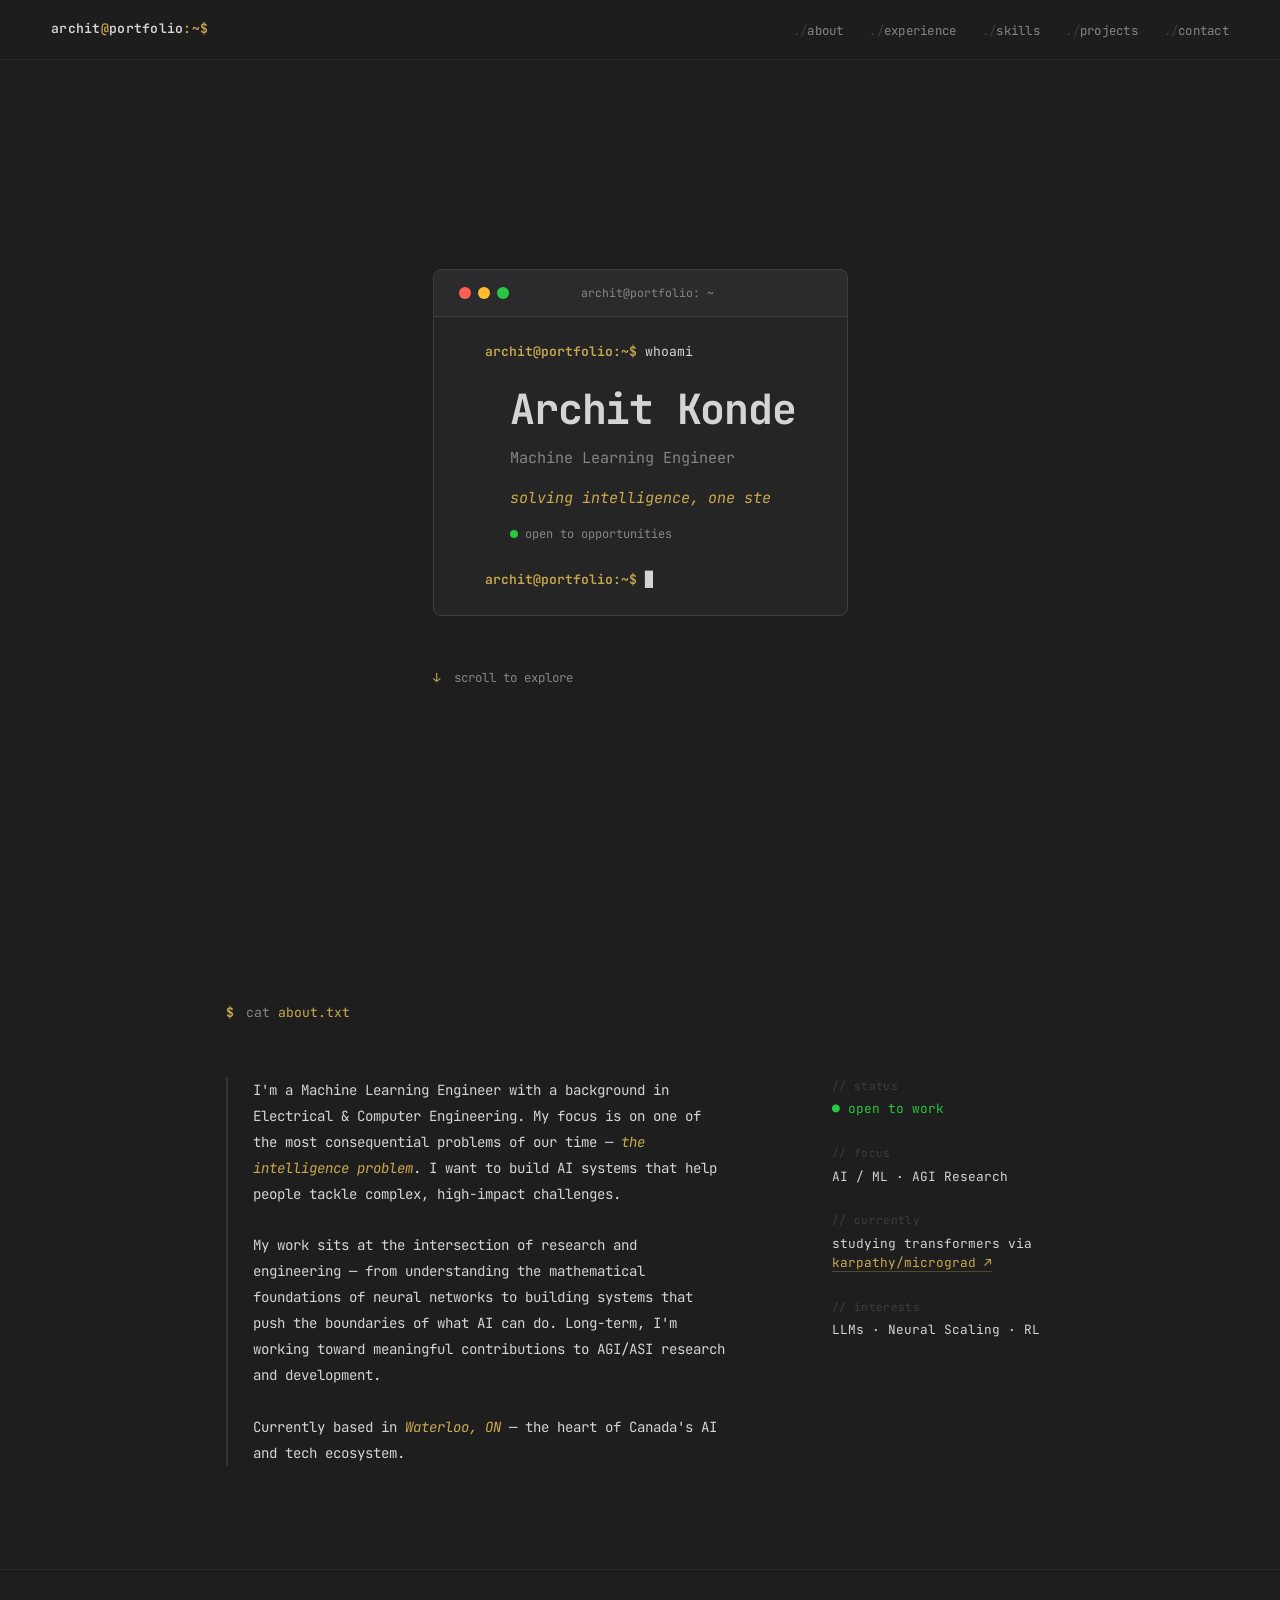
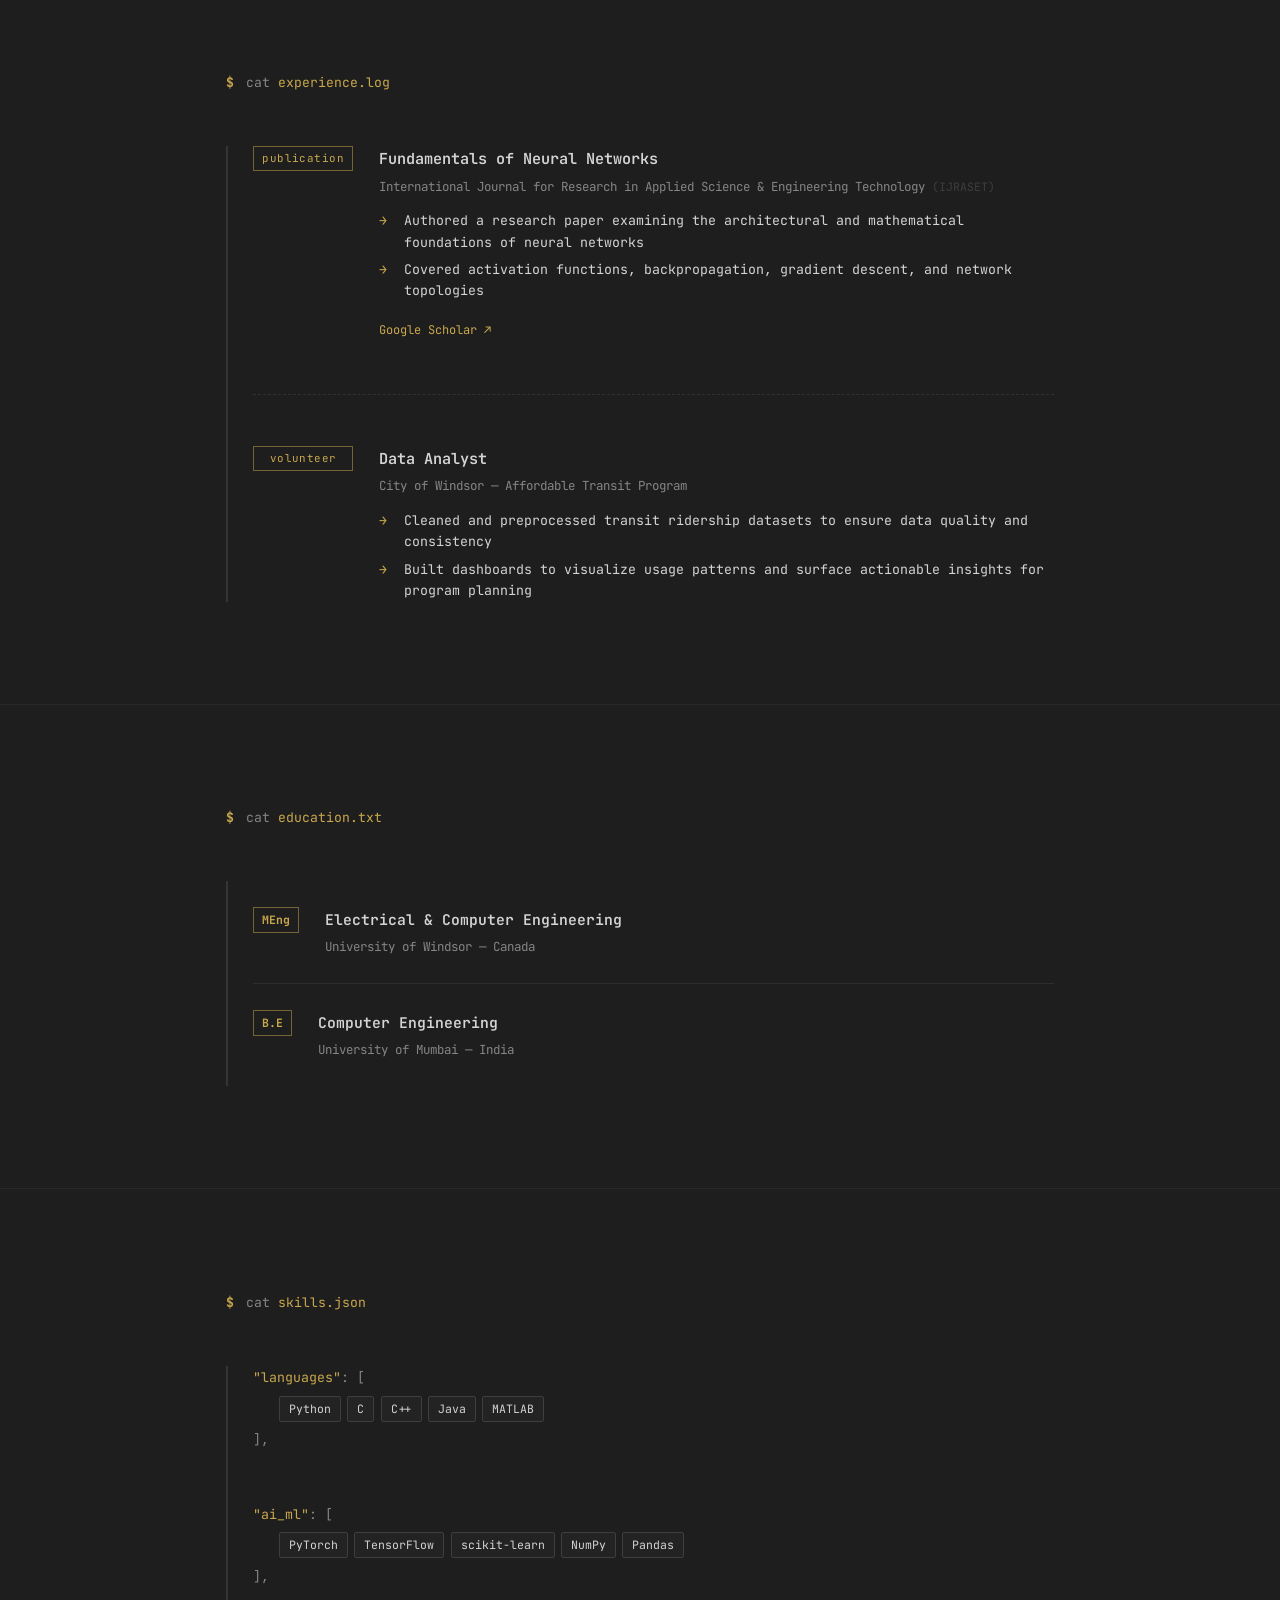
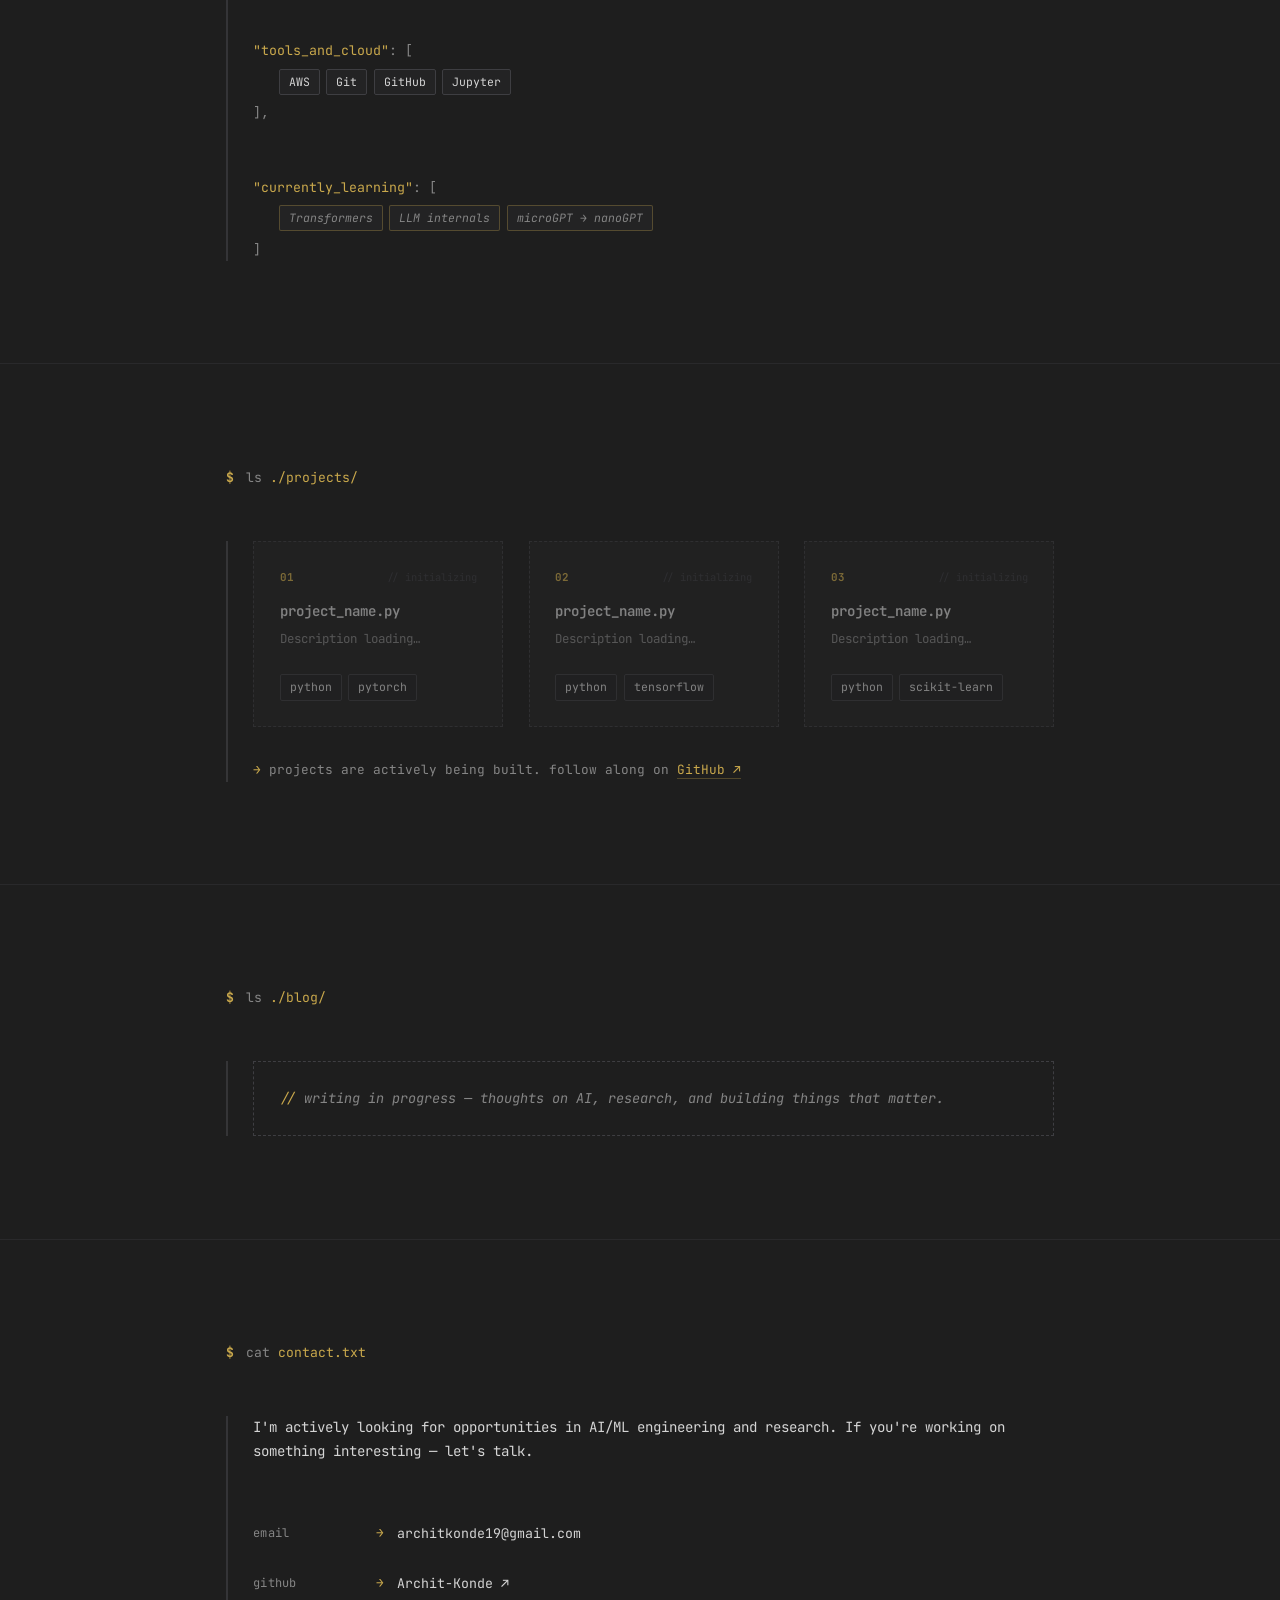
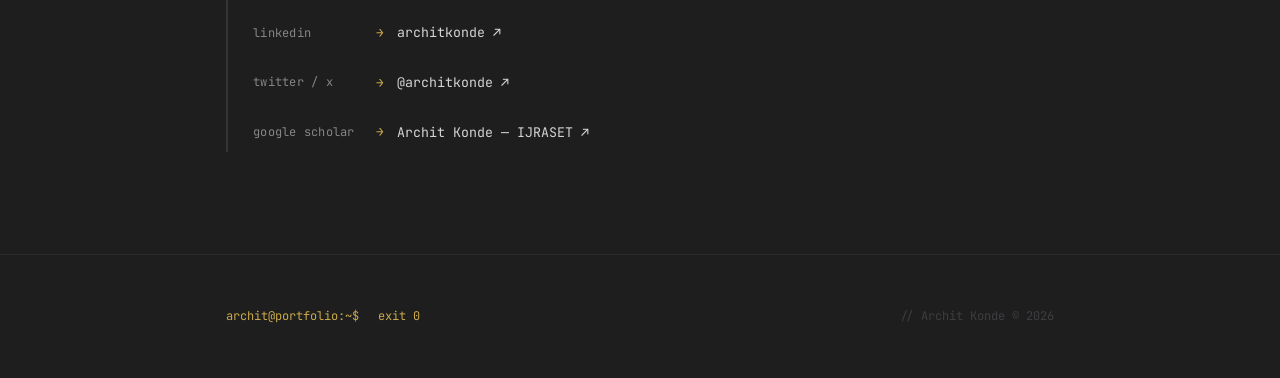
==== commit 9ce02ddb: "Security audit fixes - Hide resume button (both desktop + mobile) until assets/resume.pdf   exists —" ====
--- a/index.html
+++ b/index.html
@@ -48,6 +48,8 @@
 
   <!-- PWA manifest — tells the browser this is installable as an app -->
   <link rel="manifest" href="manifest.json" />
+  <!-- Apple Touch Icon — iOS uses this for "Add to Home Screen" (ignores manifest.json) -->
+  <link rel="apple-touch-icon" href="icon-192.svg" />
 
   <title>Archit Konde</title>
 
@@ -135,9 +137,11 @@
       <li><a href="#contact"><span class="nav-slash">./</span>contact</a></li>
     </ul>
 
+    <!-- resume button: re-enable once assets/resume.pdf is added
     <a href="assets/resume.pdf" class="resume-btn" target="_blank" rel="noopener noreferrer">
       resume <span class="accent">↗</span>
     </a>
+    -->
 
     <!-- Hamburger button — only visible on mobile -->
     <button class="hamburger" id="hamburger" aria-label="Toggle navigation menu" aria-expanded="false">
@@ -156,7 +160,9 @@
       <li><a href="#skills"     class="mob-link"><span class="nav-slash">./</span>skills</a></li>
       <li><a href="#projects"   class="mob-link"><span class="nav-slash">./</span>projects</a></li>
       <li><a href="#contact"    class="mob-link"><span class="nav-slash">./</span>contact</a></li>
-      <li><a href="assets/resume.pdf" class="mob-link" target="_blank" rel="noopener">resume ↗</a></li>
+      <!-- resume link: re-enable once assets/resume.pdf is added
+      <li><a href="assets/resume.pdf" class="mob-link" target="_blank" rel="noopener noreferrer">resume ↗</a></li>
+      -->
     </ul>
   </div>
 
@@ -265,7 +271,7 @@
                 <span class="meta-key">// currently</span>
                 <span class="meta-val">
                   studying transformers via<br />
-                  <a href="https://github.com/karpathy/micrograd" target="_blank" rel="noopener" class="inline-link">karpathy/microGPT ↗</a>
+                  <a href="https://github.com/karpathy/micrograd" target="_blank" rel="noopener noreferrer" class="inline-link">karpathy/micrograd ↗</a>
                 </span>
               </div>
               <div class="meta-block">
@@ -499,7 +505,7 @@
           <p class="projects-note">
             <span class="accent">→</span> projects are actively being built.
             follow along on
-            <a href="https://github.com/Archit-Konde" target="_blank" rel="noopener" class="inline-link">GitHub ↗</a>
+            <a href="https://github.com/Archit-Konde" target="_blank" rel="noopener noreferrer" class="inline-link">GitHub ↗</a>
           </p>
 
         </div>
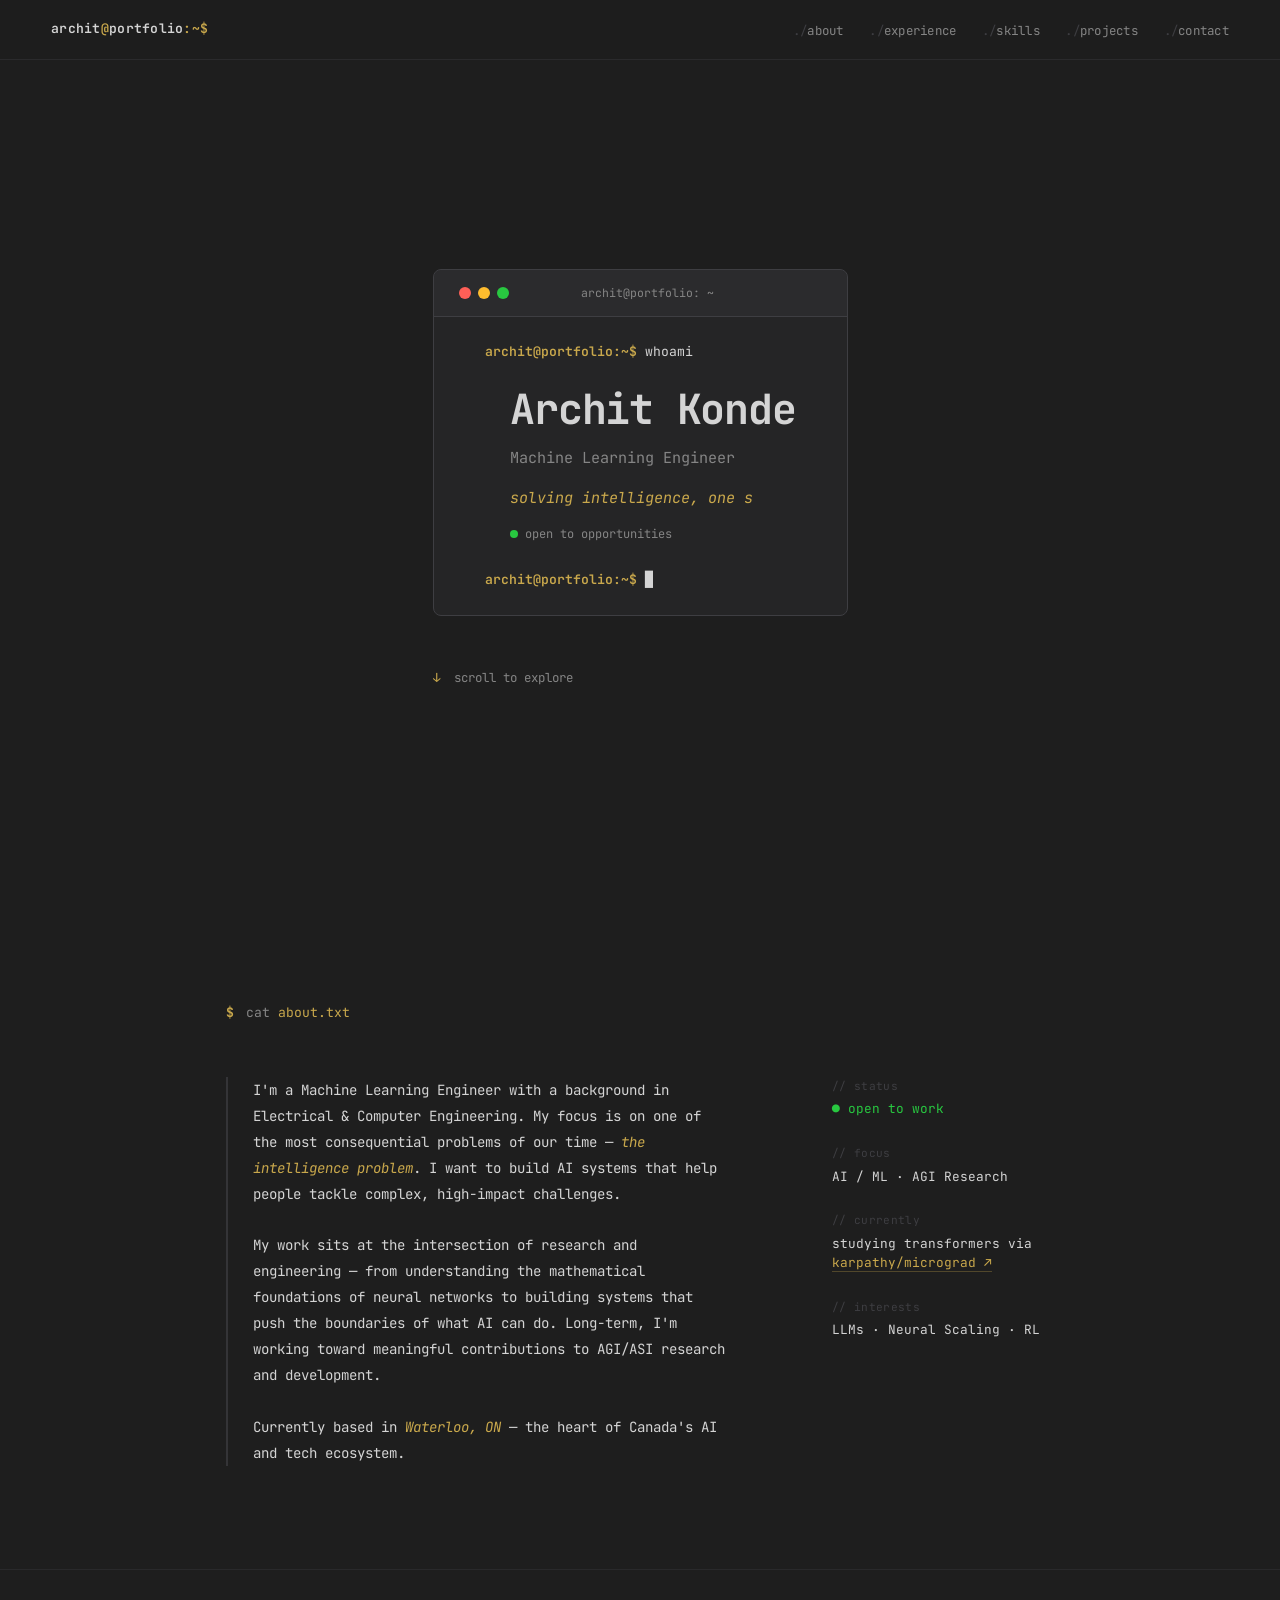
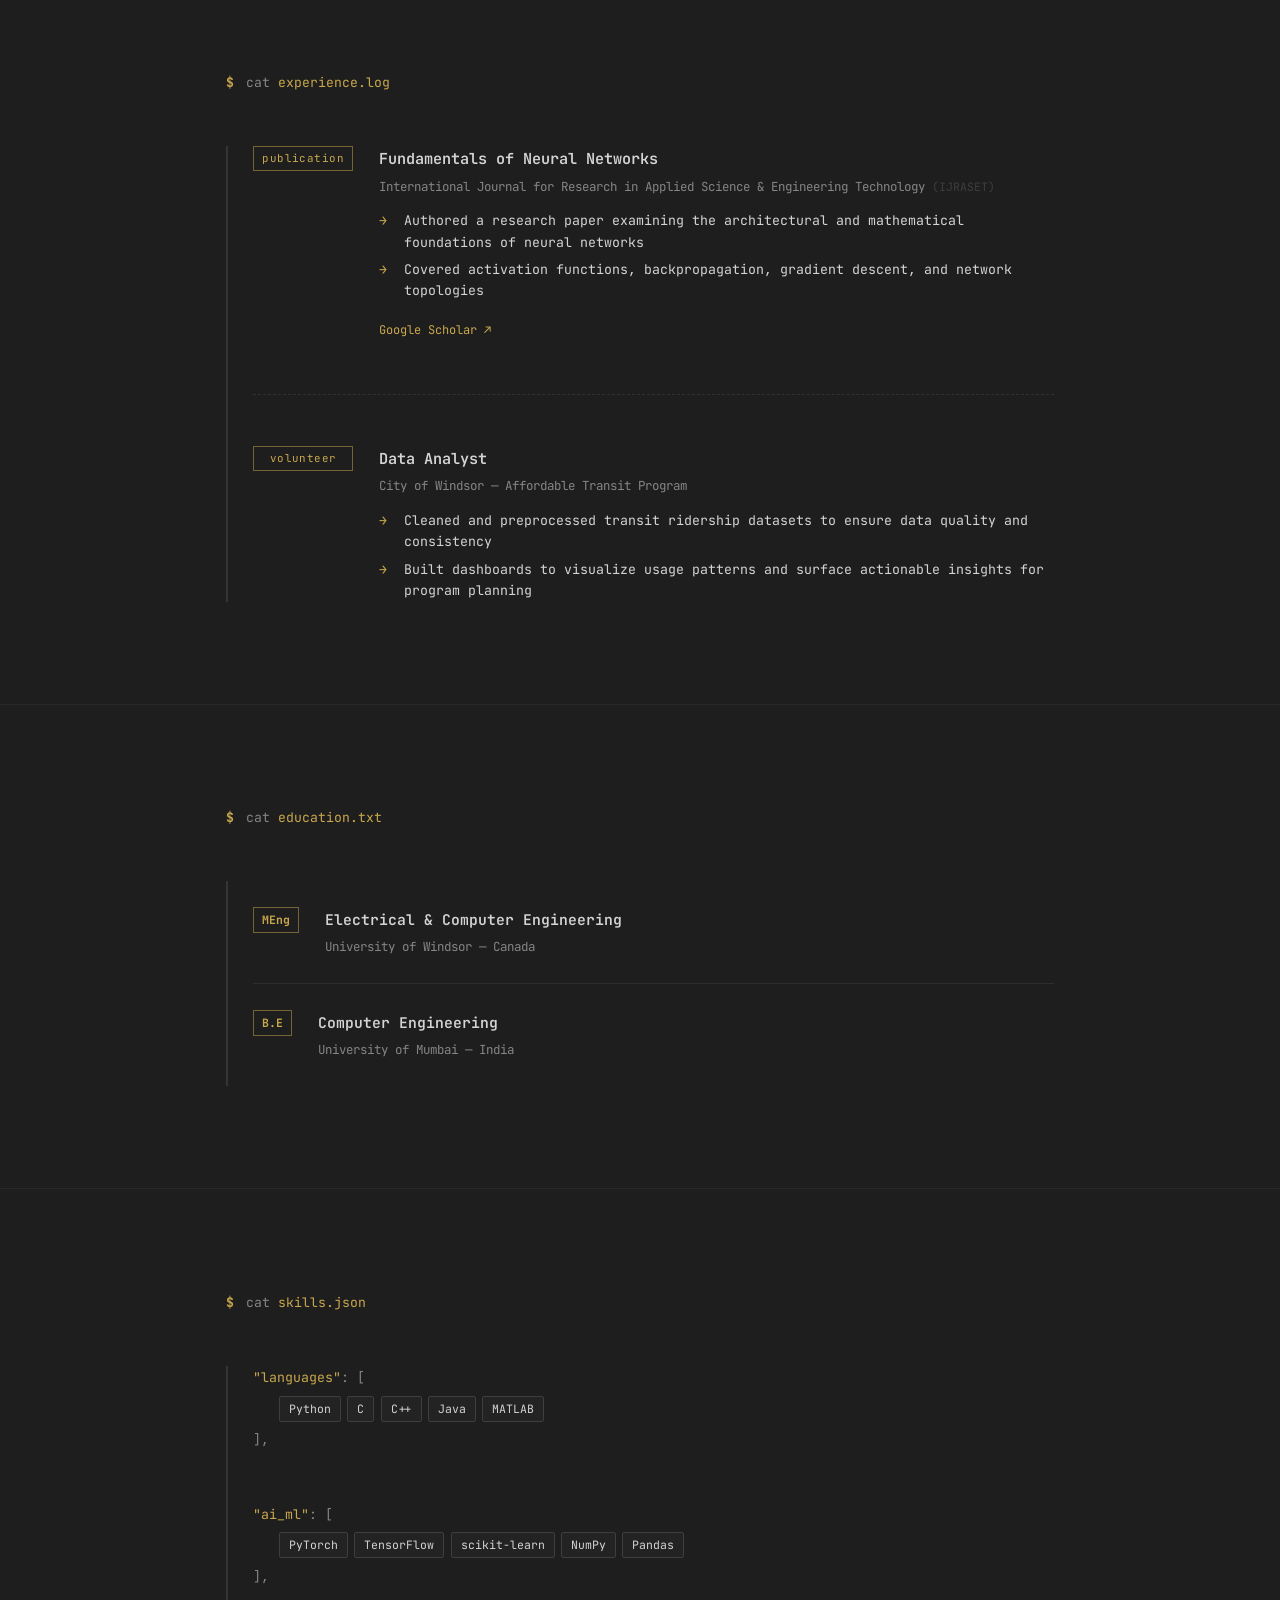
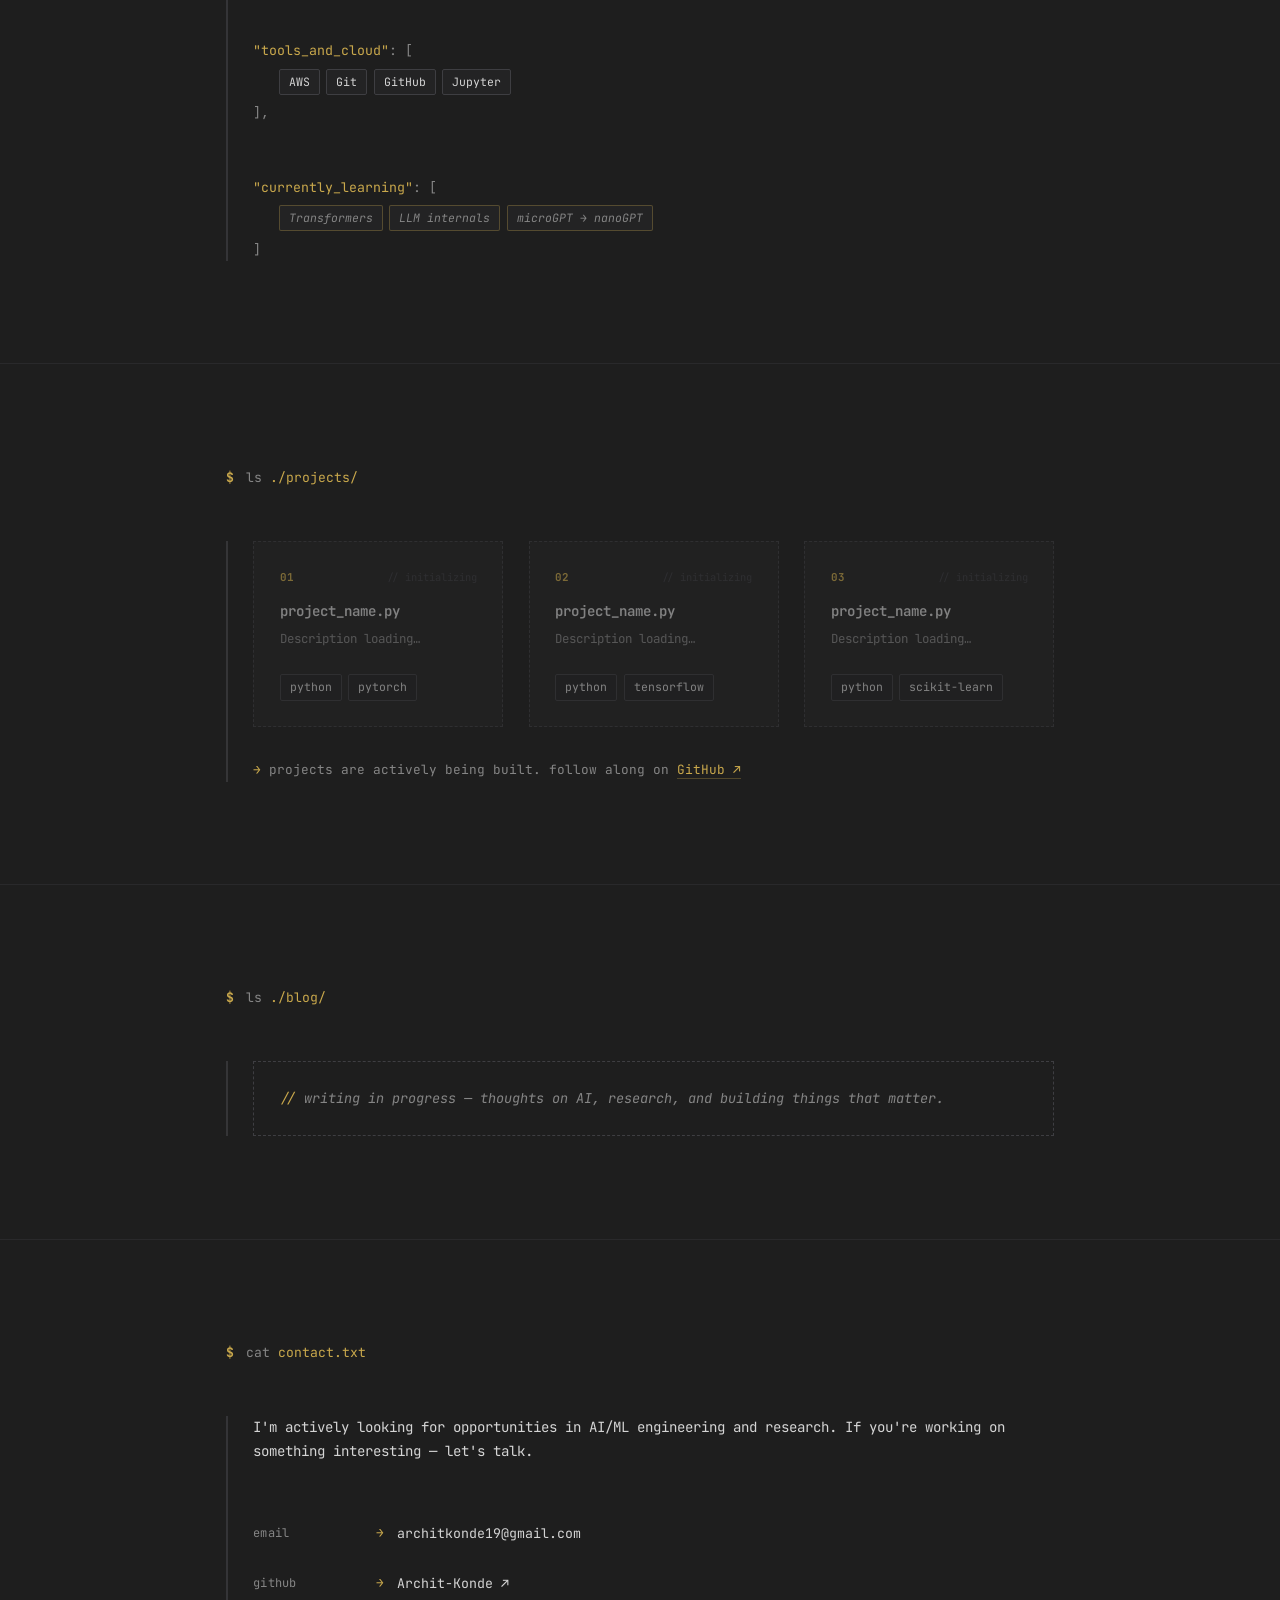
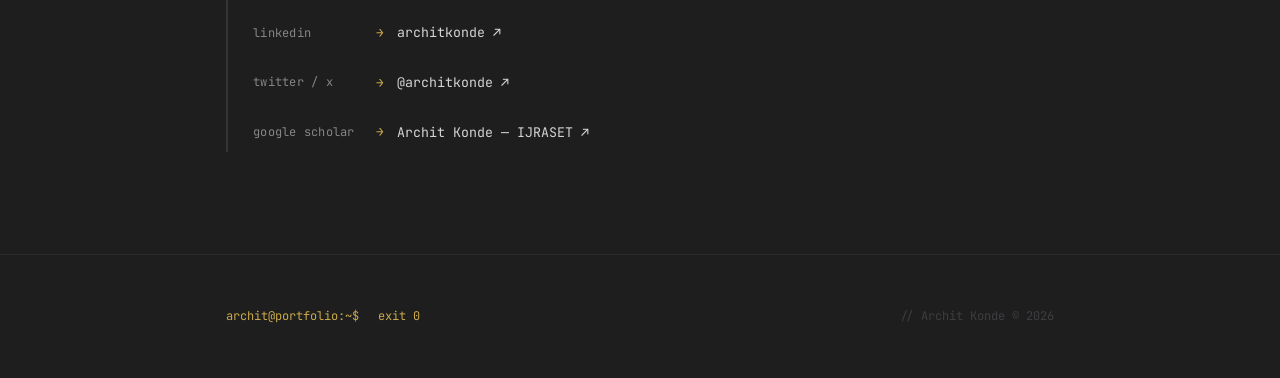
==== commit b1d01194: "Add ghost commands, user-select fix, LICENSE, fix CITATION.cff Ghost commands animation (script.js +" ====
--- a/index.html
+++ b/index.html
@@ -210,9 +210,9 @@
               </p>
             </div>
 
-            <!-- Idle prompt line at the bottom (blink cursor effect) -->
+            <!-- Idle prompt line — ghost-text typed/erased by script.js ghostLoop() -->
             <p class="term-line idle-line">
-              <span class="t-prompt">archit@portfolio:~$</span><span class="idle-cursor"> █</span>
+              <span class="t-prompt">archit@portfolio:~$</span><span id="ghost-text"></span><span class="idle-cursor"> █</span>
             </p>
           </div>
         </div>
--- a/style.css
+++ b/style.css
@@ -98,6 +98,26 @@
 ──────────────────────────────────────────────────────────────── */
 .accent    { color: var(--accent); }
 .muted     { color: var(--muted); }
+
+/* Prevent accidental text selection on interactive UI elements.
+   Applied to navigation, buttons, tags, and clickable rows —
+   NOT to body text or inline content links, which stay selectable.
+   -webkit- prefix covers iOS Safari and older Chrome/Edge.        */
+.nav-brand,
+.nav-links a,
+.resume-btn,
+.hamburger,
+.mobile-menu a,
+.mobile-menu-close,
+.scroll-hint,
+#back-to-top,
+.tag,
+.contact-row,
+.exp-link,
+.term-dots {
+  -webkit-user-select: none;
+  user-select: none;
+}
 
 /* .container: centers content and adds horizontal padding */
 .container {
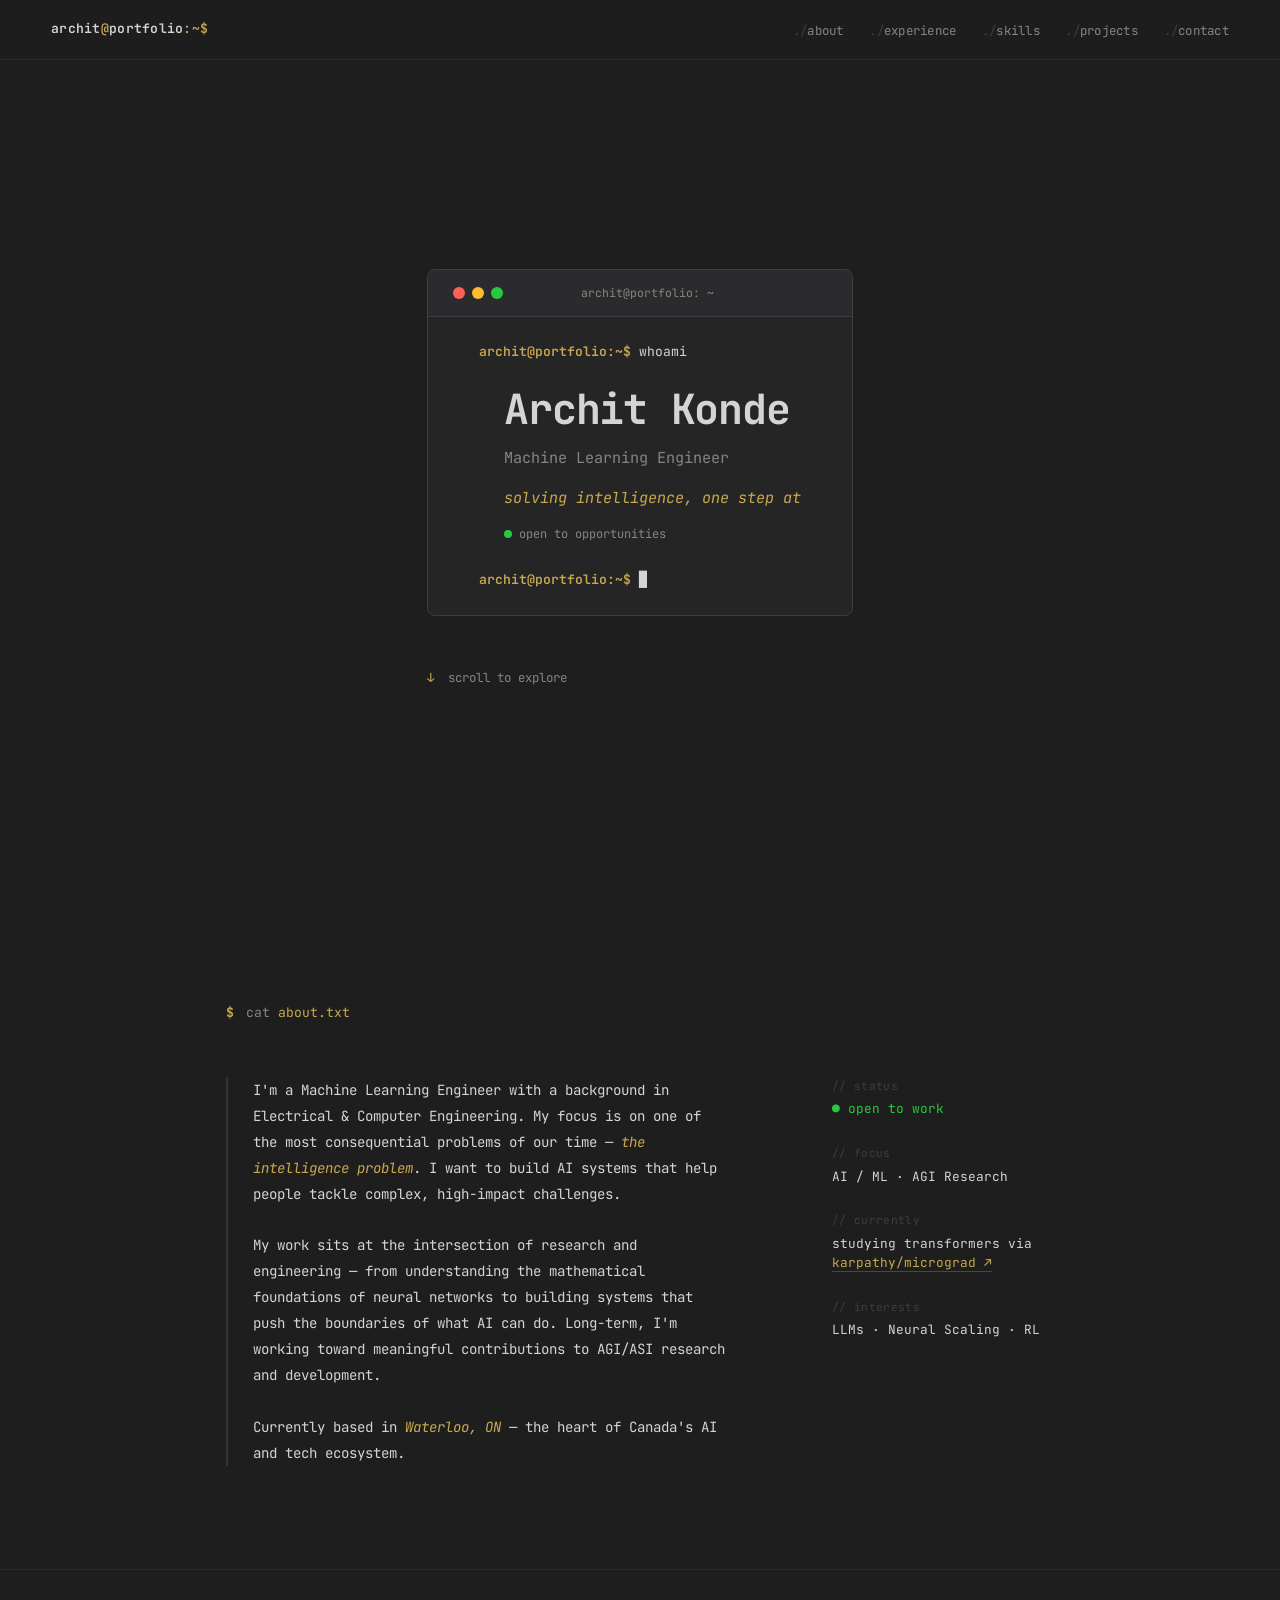
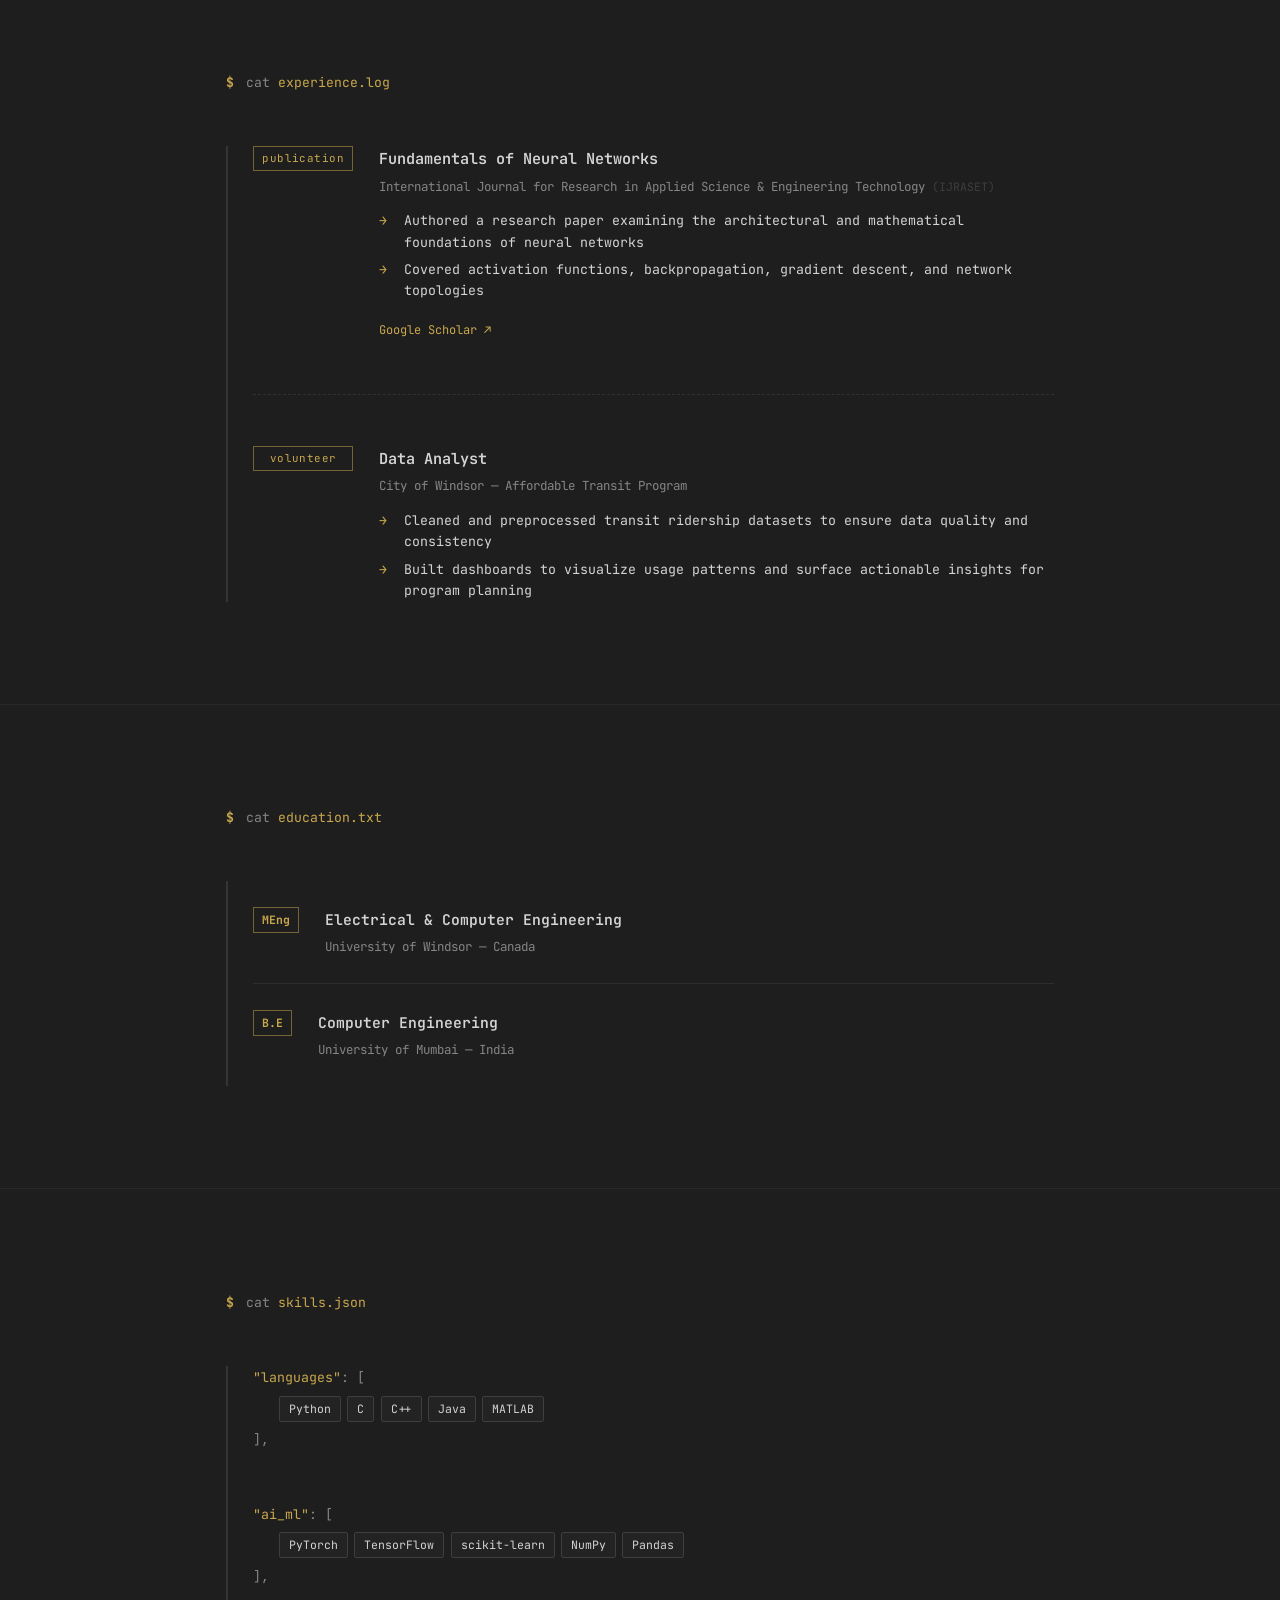
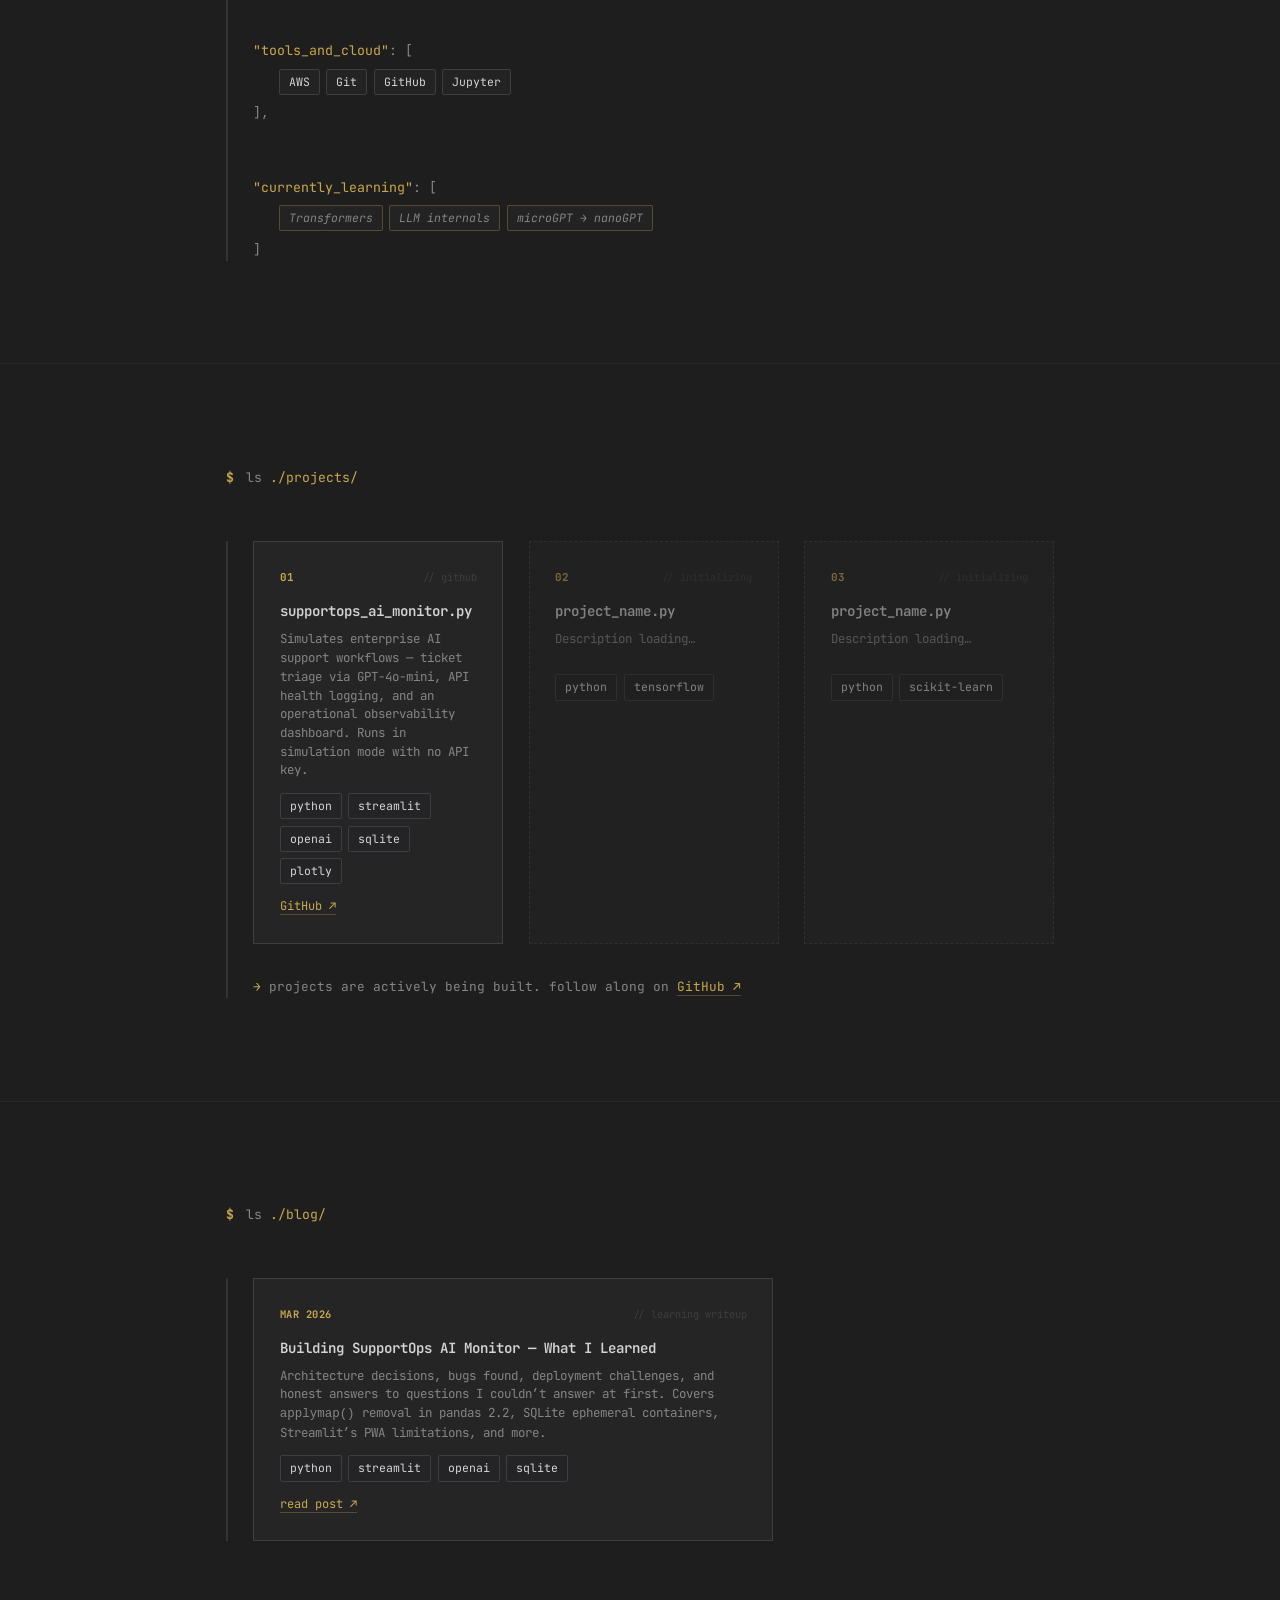
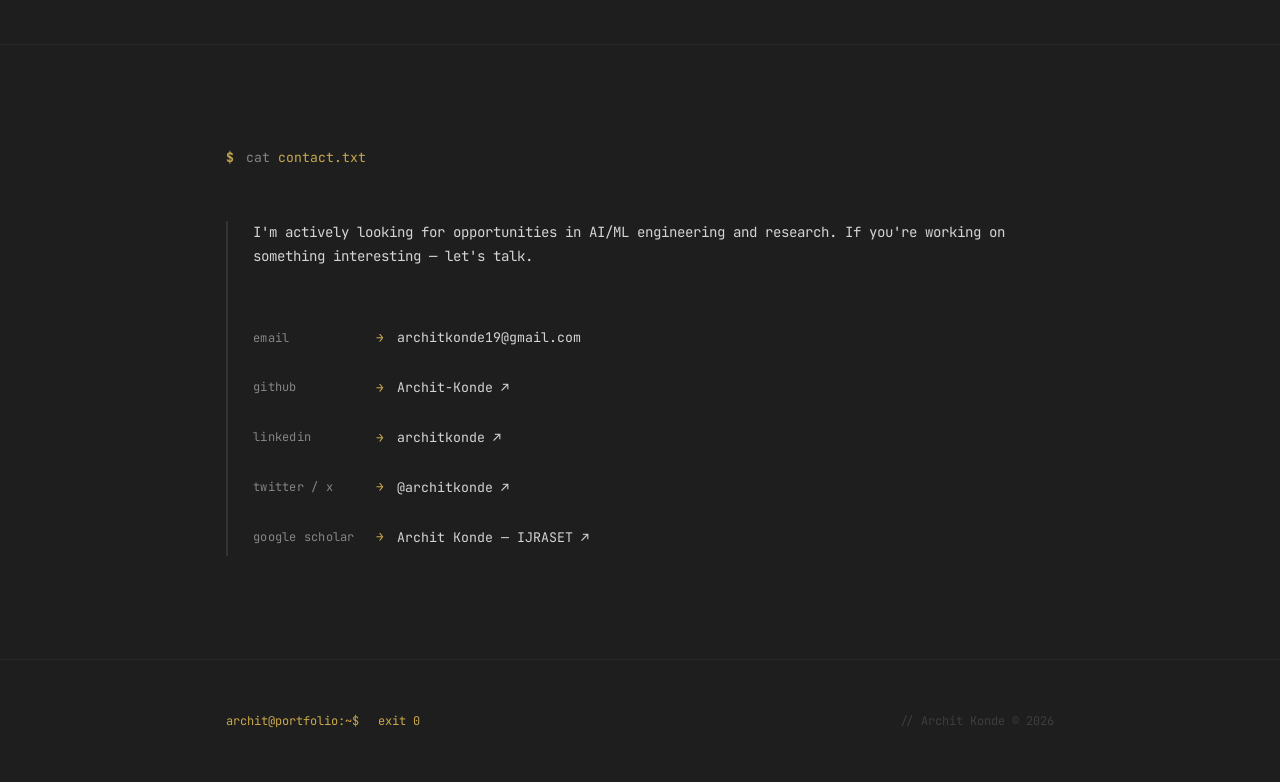
==== commit a6b6651e: "Task B: add project card and blog post for SupportOps AI Monitor index.html - Replace placeholder ca" ====
--- a/index.html
+++ b/index.html
@@ -461,16 +461,22 @@
 
           <div class="projects-grid">
 
-            <div class="project-card placeholder">
+            <div class="project-card">
               <div class="card-top">
                 <span class="card-num">01</span>
-                <span class="card-status">// initializing</span>
-              </div>
-              <p class="card-name">project_name.py</p>
-              <p class="card-desc">Description loading&hellip;</p>
+                <span class="card-status">// github</span>
+              </div>
+              <p class="card-name">supportops_ai_monitor.py</p>
+              <p class="card-desc">Simulates enterprise AI support workflows — ticket triage via GPT-4o-mini, API health logging, and an operational observability dashboard. Runs in simulation mode with no API key.</p>
               <div class="card-tech">
                 <span class="tag">python</span>
-                <span class="tag">pytorch</span>
+                <span class="tag">streamlit</span>
+                <span class="tag">openai</span>
+                <span class="tag">sqlite</span>
+                <span class="tag">plotly</span>
+              </div>
+              <div style="margin-top: 0.75rem; font-size: 0.75rem;">
+                <a href="https://github.com/Archit-Konde/supportops-ai-monitor" target="_blank" rel="noopener noreferrer" class="inline-link">GitHub ↗</a>
               </div>
             </div>
 
@@ -525,10 +531,25 @@
         </div>
 
         <div class="section-body">
-          <div class="wip-block">
-            <span class="accent">// </span>writing in progress &mdash;
-            thoughts on AI, research, and building things that matter.
-          </div>
+
+          <div class="project-card" style="max-width: 520px;">
+            <div class="card-top">
+              <span class="card-num" style="font-size: 0.65rem; letter-spacing: 0.05em;">MAR 2026</span>
+              <span class="card-status">// learning writeup</span>
+            </div>
+            <p class="card-name">Building SupportOps AI Monitor — What I Learned</p>
+            <p class="card-desc">Architecture decisions, bugs found, deployment challenges, and honest answers to questions I couldn&rsquo;t answer at first. Covers <code>applymap()</code> removal in pandas 2.2, SQLite ephemeral containers, Streamlit&rsquo;s PWA limitations, and more.</p>
+            <div class="card-tech">
+              <span class="tag">python</span>
+              <span class="tag">streamlit</span>
+              <span class="tag">openai</span>
+              <span class="tag">sqlite</span>
+            </div>
+            <div style="margin-top: 0.75rem; font-size: 0.75rem;">
+              <a href="blog/supportops-ai-monitor.html" class="inline-link">read post ↗</a>
+            </div>
+          </div>
+
         </div>
 
       </div>
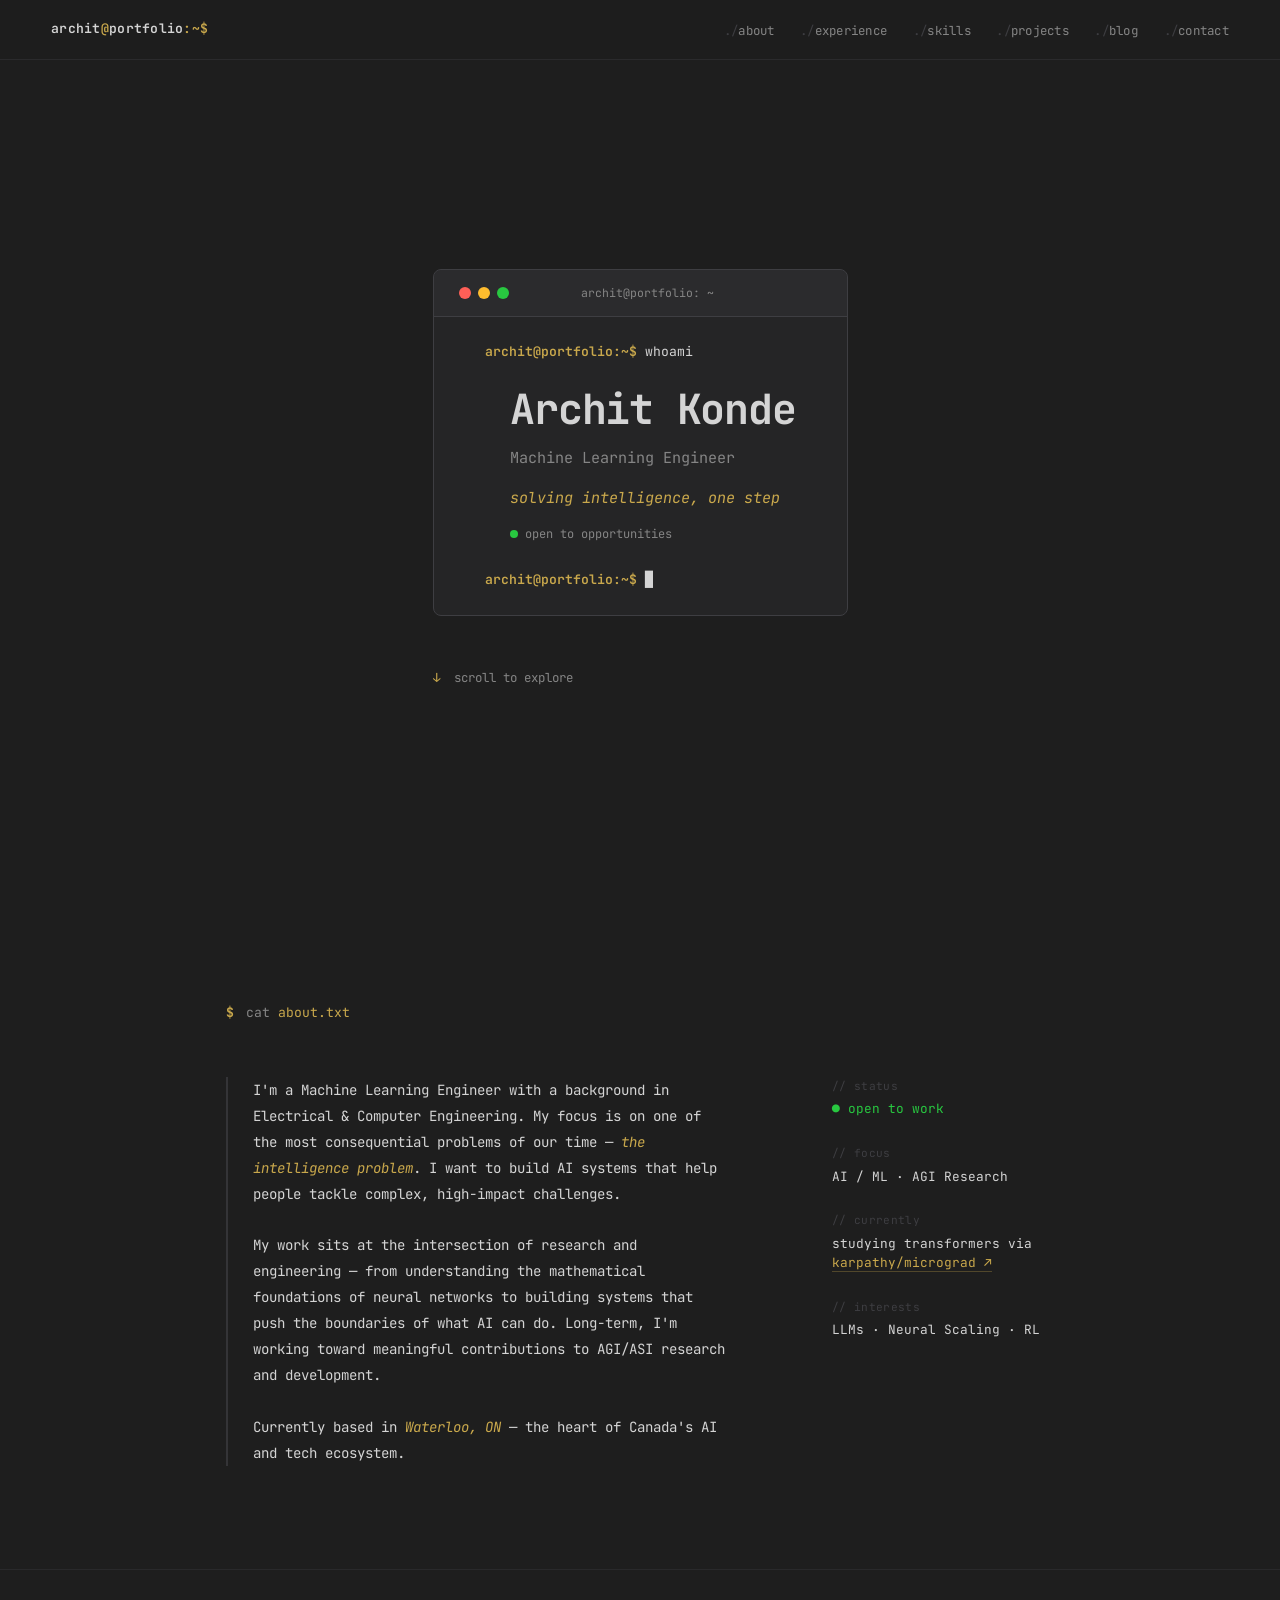
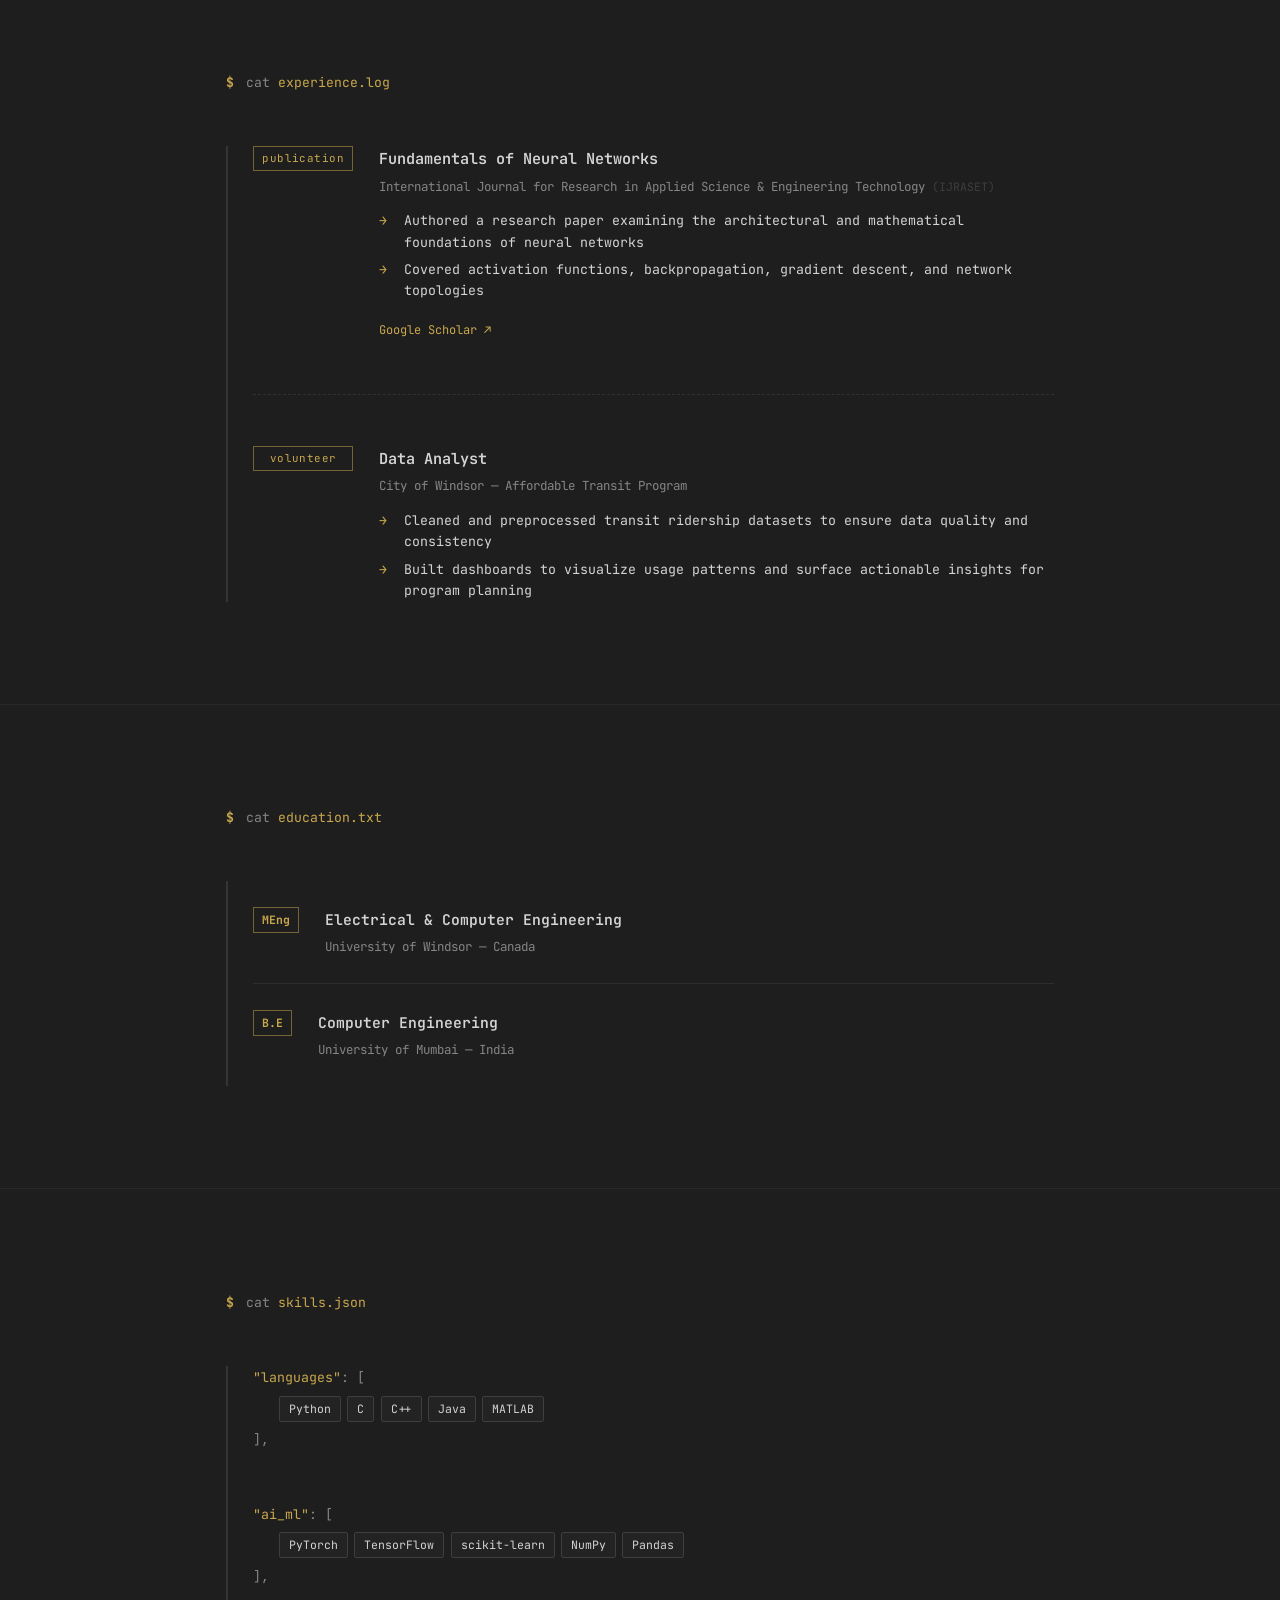
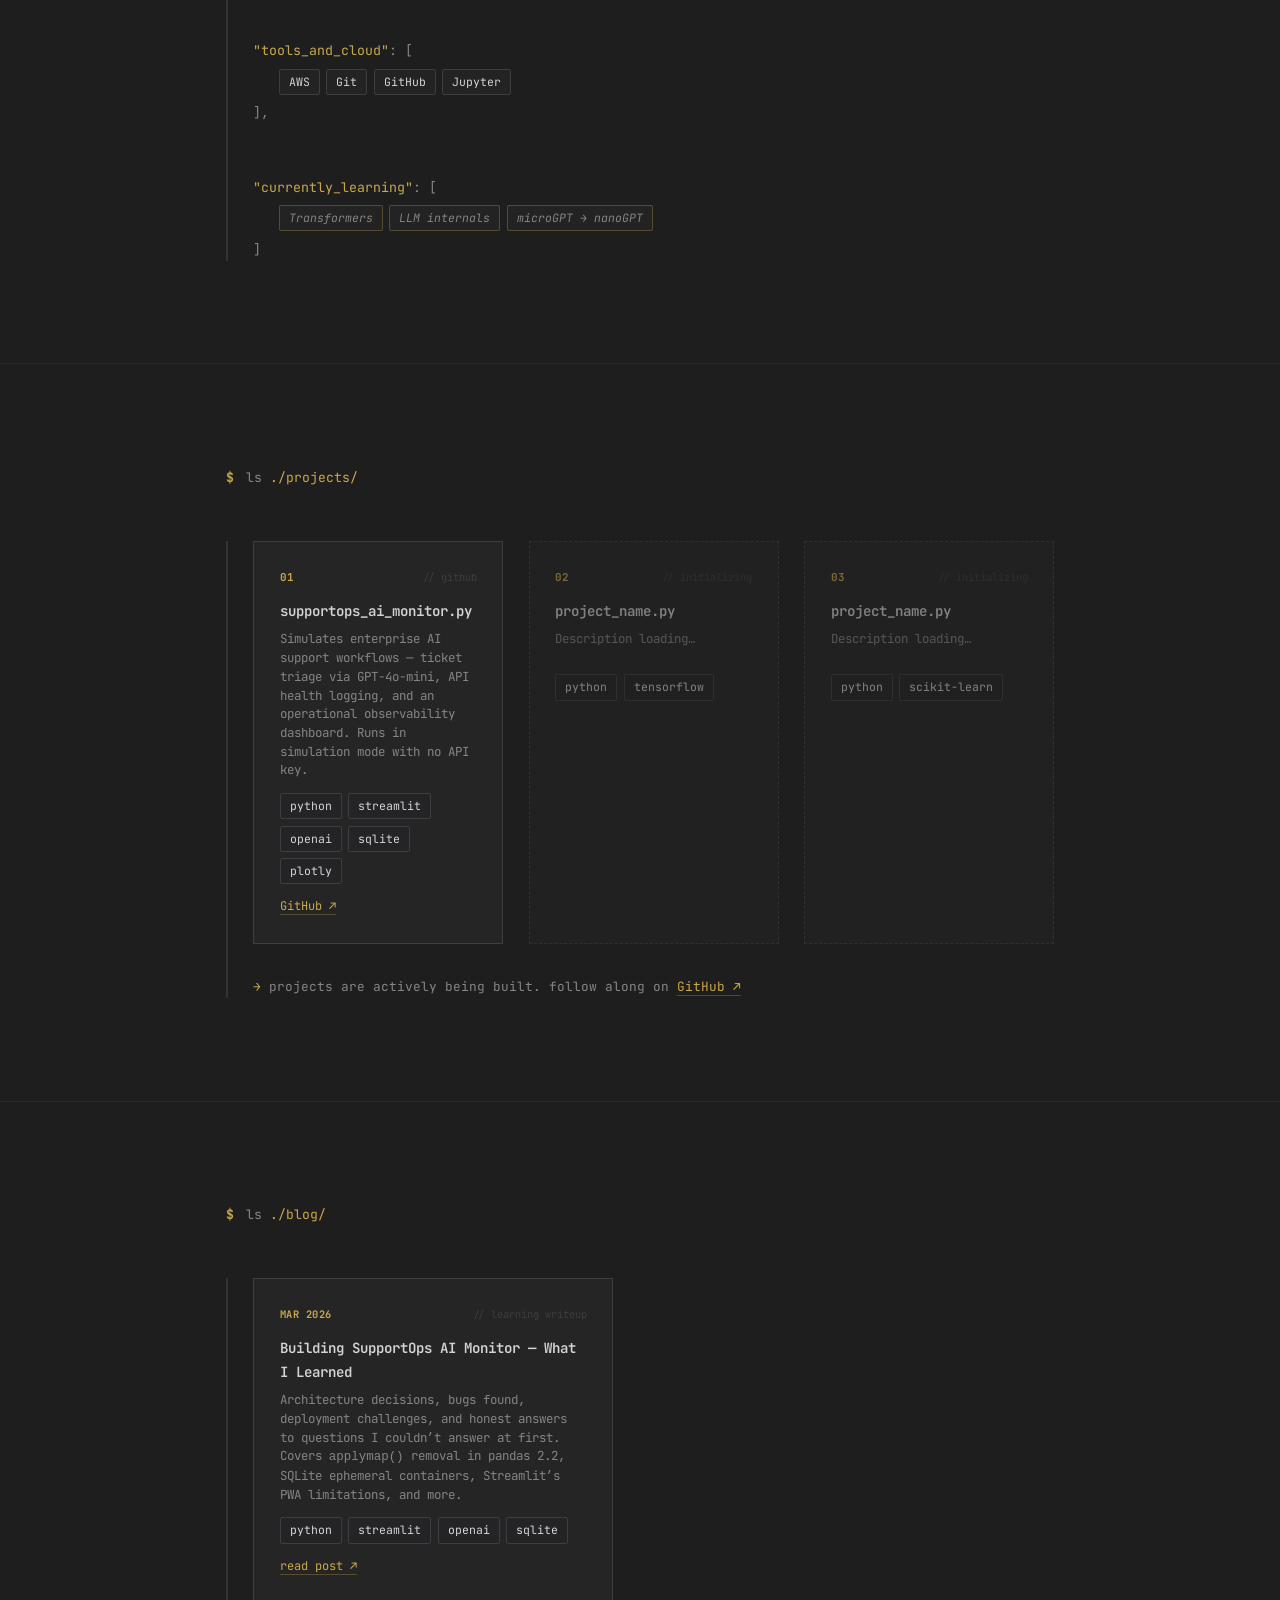
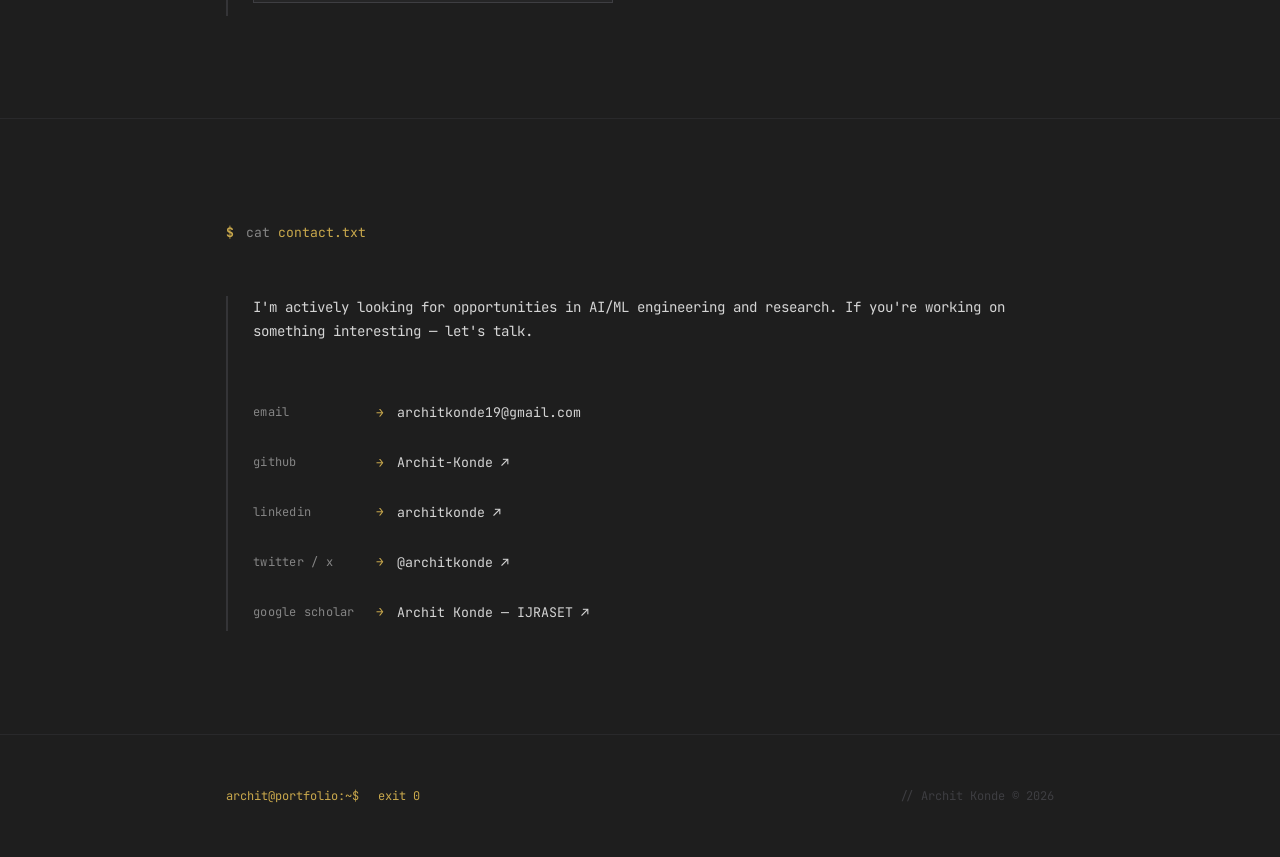
==== commit a5deacb3: "Round 4: blog spacing fix, nav blog link, clickable cards, blog scroll - blog/supportops-ai-monitor." ====
--- a/index.html
+++ b/index.html
@@ -134,6 +134,7 @@
       <li><a href="#experience"><span class="nav-slash">./</span>experience</a></li>
       <li><a href="#skills"><span class="nav-slash">./</span>skills</a></li>
       <li><a href="#projects"><span class="nav-slash">./</span>projects</a></li>
+      <li><a href="#blog"><span class="nav-slash">./</span>blog</a></li>
       <li><a href="#contact"><span class="nav-slash">./</span>contact</a></li>
     </ul>
 
@@ -159,6 +160,7 @@
       <li><a href="#experience" class="mob-link"><span class="nav-slash">./</span>experience</a></li>
       <li><a href="#skills"     class="mob-link"><span class="nav-slash">./</span>skills</a></li>
       <li><a href="#projects"   class="mob-link"><span class="nav-slash">./</span>projects</a></li>
+      <li><a href="#blog"       class="mob-link"><span class="nav-slash">./</span>blog</a></li>
       <li><a href="#contact"    class="mob-link"><span class="nav-slash">./</span>contact</a></li>
       <!-- resume link: re-enable once assets/resume.pdf is added
       <li><a href="assets/resume.pdf" class="mob-link" target="_blank" rel="noopener noreferrer">resume ↗</a></li>
@@ -462,6 +464,7 @@
           <div class="projects-grid">
 
             <div class="project-card">
+              <a href="https://github.com/Archit-Konde/supportops-ai-monitor" target="_blank" rel="noopener noreferrer" class="card-overlay-link" aria-label="View SupportOps AI Monitor on GitHub" tabindex="-1"></a>
               <div class="card-top">
                 <span class="card-num">01</span>
                 <span class="card-status">// github</span>
@@ -532,23 +535,28 @@
 
         <div class="section-body">
 
-          <div class="project-card" style="max-width: 520px;">
-            <div class="card-top">
-              <span class="card-num" style="font-size: 0.65rem; letter-spacing: 0.05em;">MAR 2026</span>
-              <span class="card-status">// learning writeup</span>
-            </div>
-            <p class="card-name">Building SupportOps AI Monitor — What I Learned</p>
-            <p class="card-desc">Architecture decisions, bugs found, deployment challenges, and honest answers to questions I couldn&rsquo;t answer at first. Covers <code>applymap()</code> removal in pandas 2.2, SQLite ephemeral containers, Streamlit&rsquo;s PWA limitations, and more.</p>
-            <div class="card-tech">
-              <span class="tag">python</span>
-              <span class="tag">streamlit</span>
-              <span class="tag">openai</span>
-              <span class="tag">sqlite</span>
-            </div>
-            <div style="margin-top: 0.75rem; font-size: 0.75rem;">
-              <a href="blog/supportops-ai-monitor.html" class="inline-link">read post ↗</a>
-            </div>
-          </div>
+          <div class="blog-scroll">
+
+            <div class="project-card">
+              <a href="blog/supportops-ai-monitor.html" class="card-overlay-link" aria-label="Read post: Building SupportOps AI Monitor" tabindex="-1"></a>
+              <div class="card-top">
+                <span class="card-num" style="font-size: 0.65rem; letter-spacing: 0.05em;">MAR 2026</span>
+                <span class="card-status">// learning writeup</span>
+              </div>
+              <p class="card-name">Building SupportOps AI Monitor — What I Learned</p>
+              <p class="card-desc">Architecture decisions, bugs found, deployment challenges, and honest answers to questions I couldn&rsquo;t answer at first. Covers <code>applymap()</code> removal in pandas 2.2, SQLite ephemeral containers, Streamlit&rsquo;s PWA limitations, and more.</p>
+              <div class="card-tech">
+                <span class="tag">python</span>
+                <span class="tag">streamlit</span>
+                <span class="tag">openai</span>
+                <span class="tag">sqlite</span>
+              </div>
+              <div style="margin-top: 0.75rem; font-size: 0.75rem; position: relative; z-index: 1;">
+                <a href="blog/supportops-ai-monitor.html" class="inline-link">read post ↗</a>
+              </div>
+            </div>
+
+          </div><!-- /.blog-scroll -->
 
         </div>
 
--- a/style.css
+++ b/style.css
@@ -727,6 +727,28 @@
   padding: var(--s3);
   transition: border-color var(--ease), transform var(--ease);
   cursor: default;
+  position: relative;   /* needed for .card-overlay-link to position inside */
+}
+
+/* Full-card clickable overlay — invisible anchor stretched over the entire card.
+   z-index: 0 keeps it below inner links (.inline-link, .card-tech) which sit at z-index: 1.
+   tabindex="-1" removes it from keyboard tab order (the inner link handles focus). */
+.card-overlay-link {
+  position: absolute;
+  inset: 0;
+  z-index: 0;
+}
+
+/* When a card has an overlay, swap cursor to pointer */
+.project-card:has(.card-overlay-link) {
+  cursor: pointer;
+}
+
+/* Ensure inner interactive elements stay above the overlay */
+.project-card .inline-link,
+.project-card .card-tech {
+  position: relative;
+  z-index: 1;
 }
 
 .project-card:hover {
@@ -798,6 +820,28 @@
   border: 1px dashed var(--border);
   font-style: italic;
   line-height: 1.6;
+}
+
+
+/* Blog post card scroll container — horizontal flex row with snap.
+   When a single card exists it renders normally (no scroll).
+   When multiple cards are added they flow horizontally and snap. */
+.blog-scroll {
+  display: flex;
+  gap: var(--s3);
+  overflow-x: auto;
+  padding-bottom: var(--s2);
+  scroll-snap-type: x mandatory;
+  -webkit-overflow-scrolling: touch;
+  scrollbar-width: thin;
+  scrollbar-color: var(--border) transparent;
+}
+
+.blog-scroll .project-card {
+  min-width: 300px;
+  max-width: 360px;
+  flex-shrink: 0;
+  scroll-snap-align: start;
 }
 
 
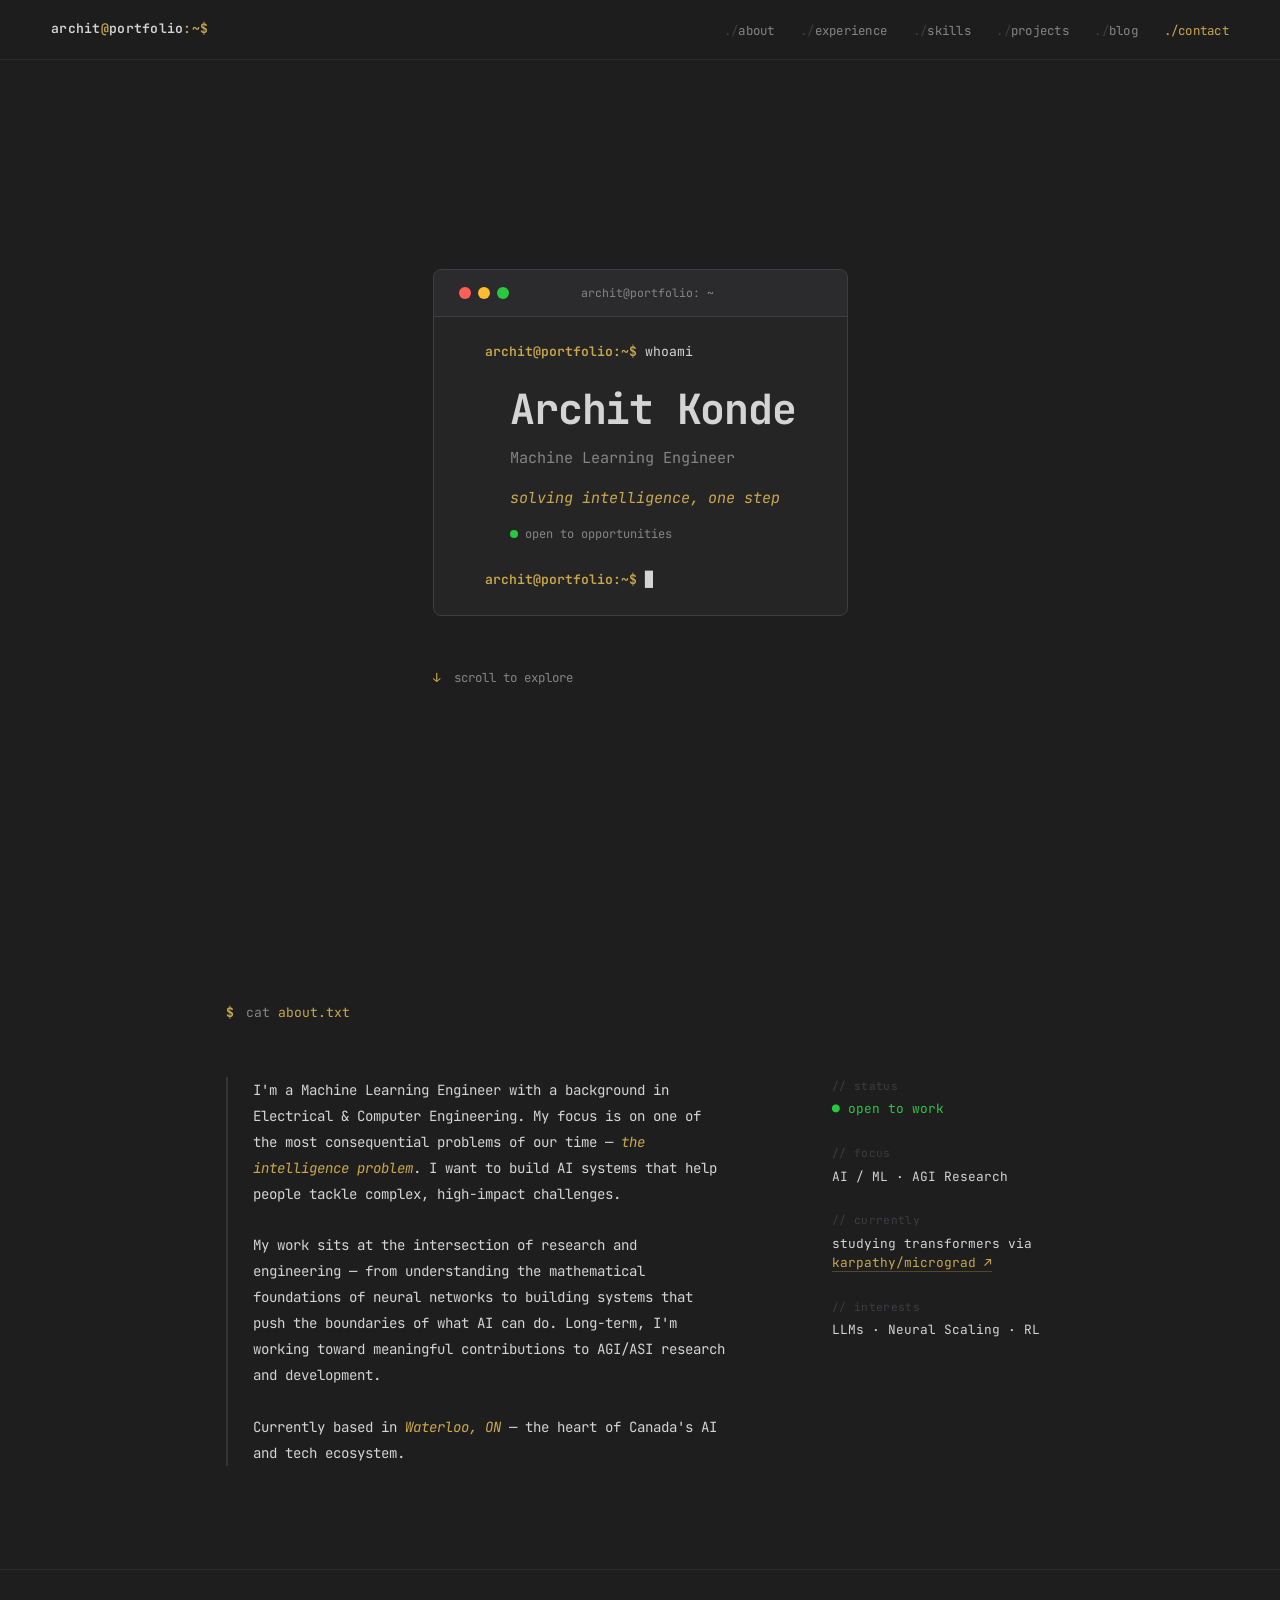
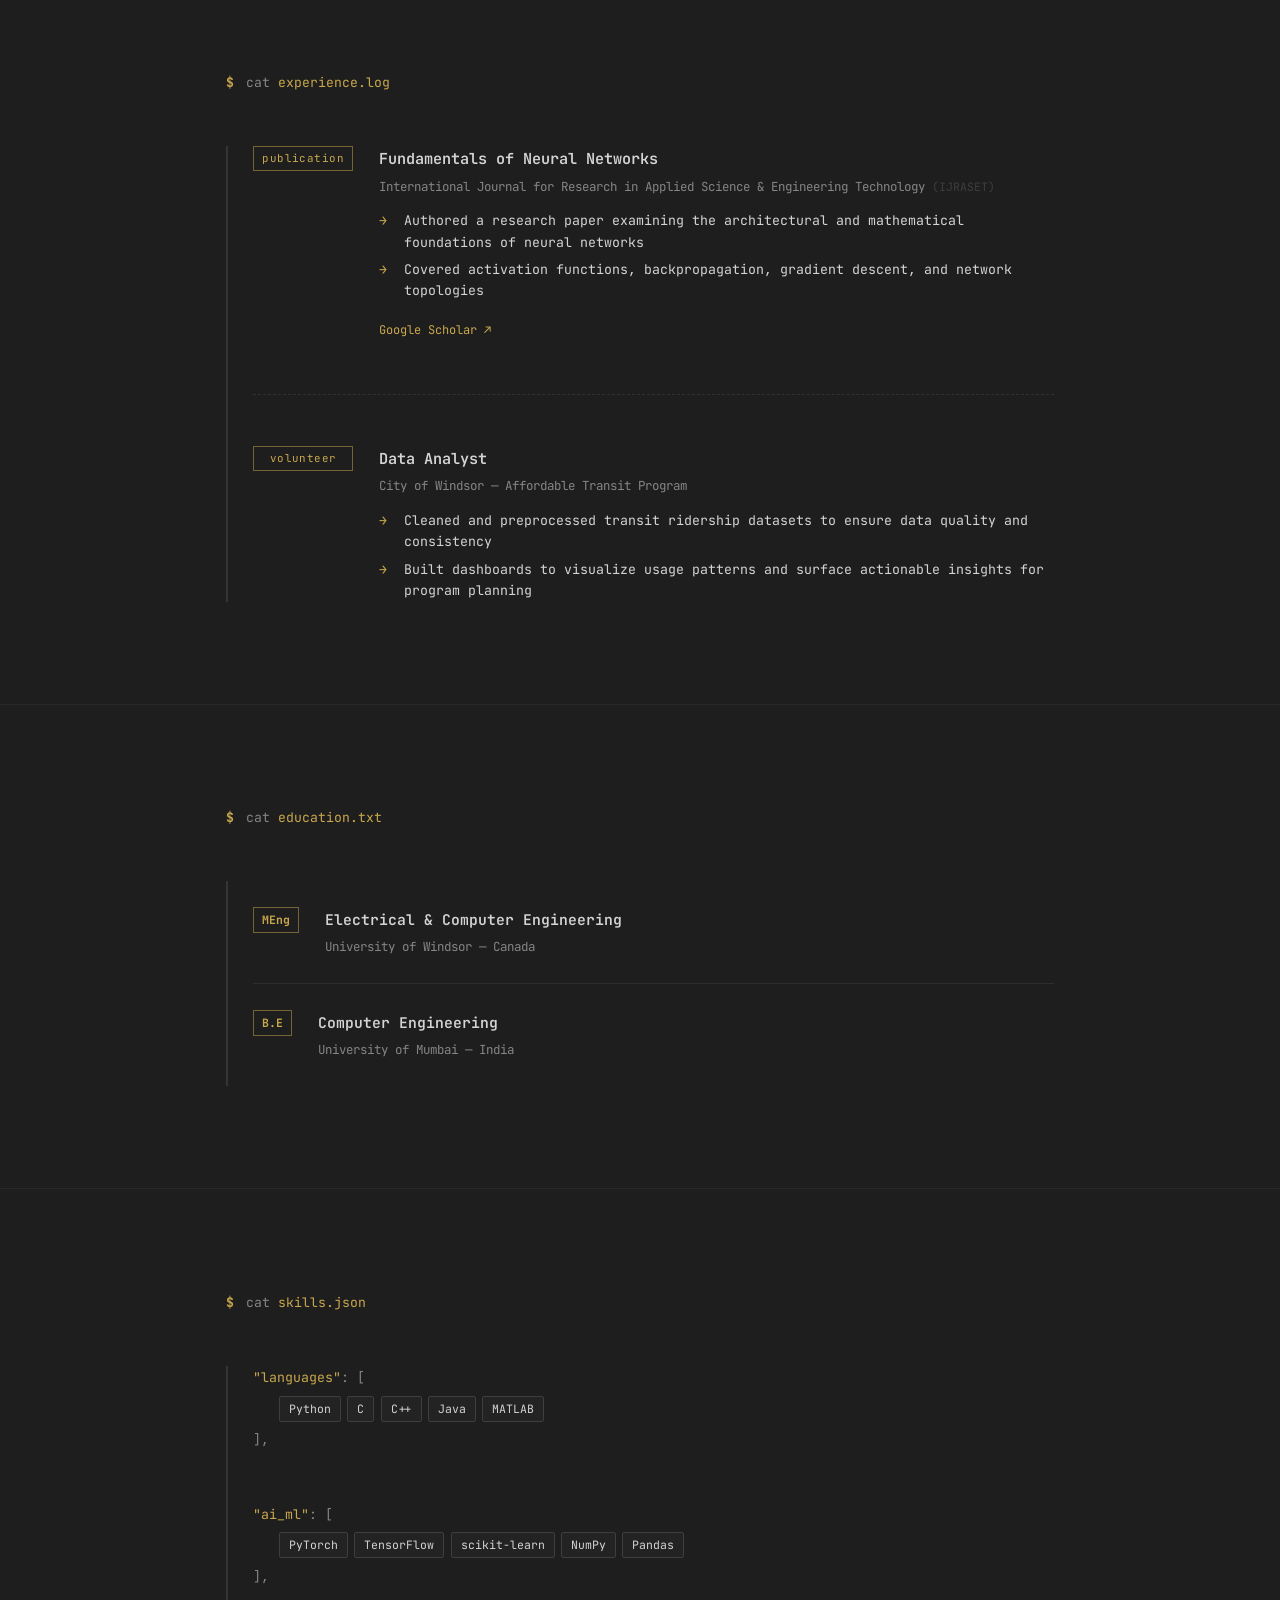
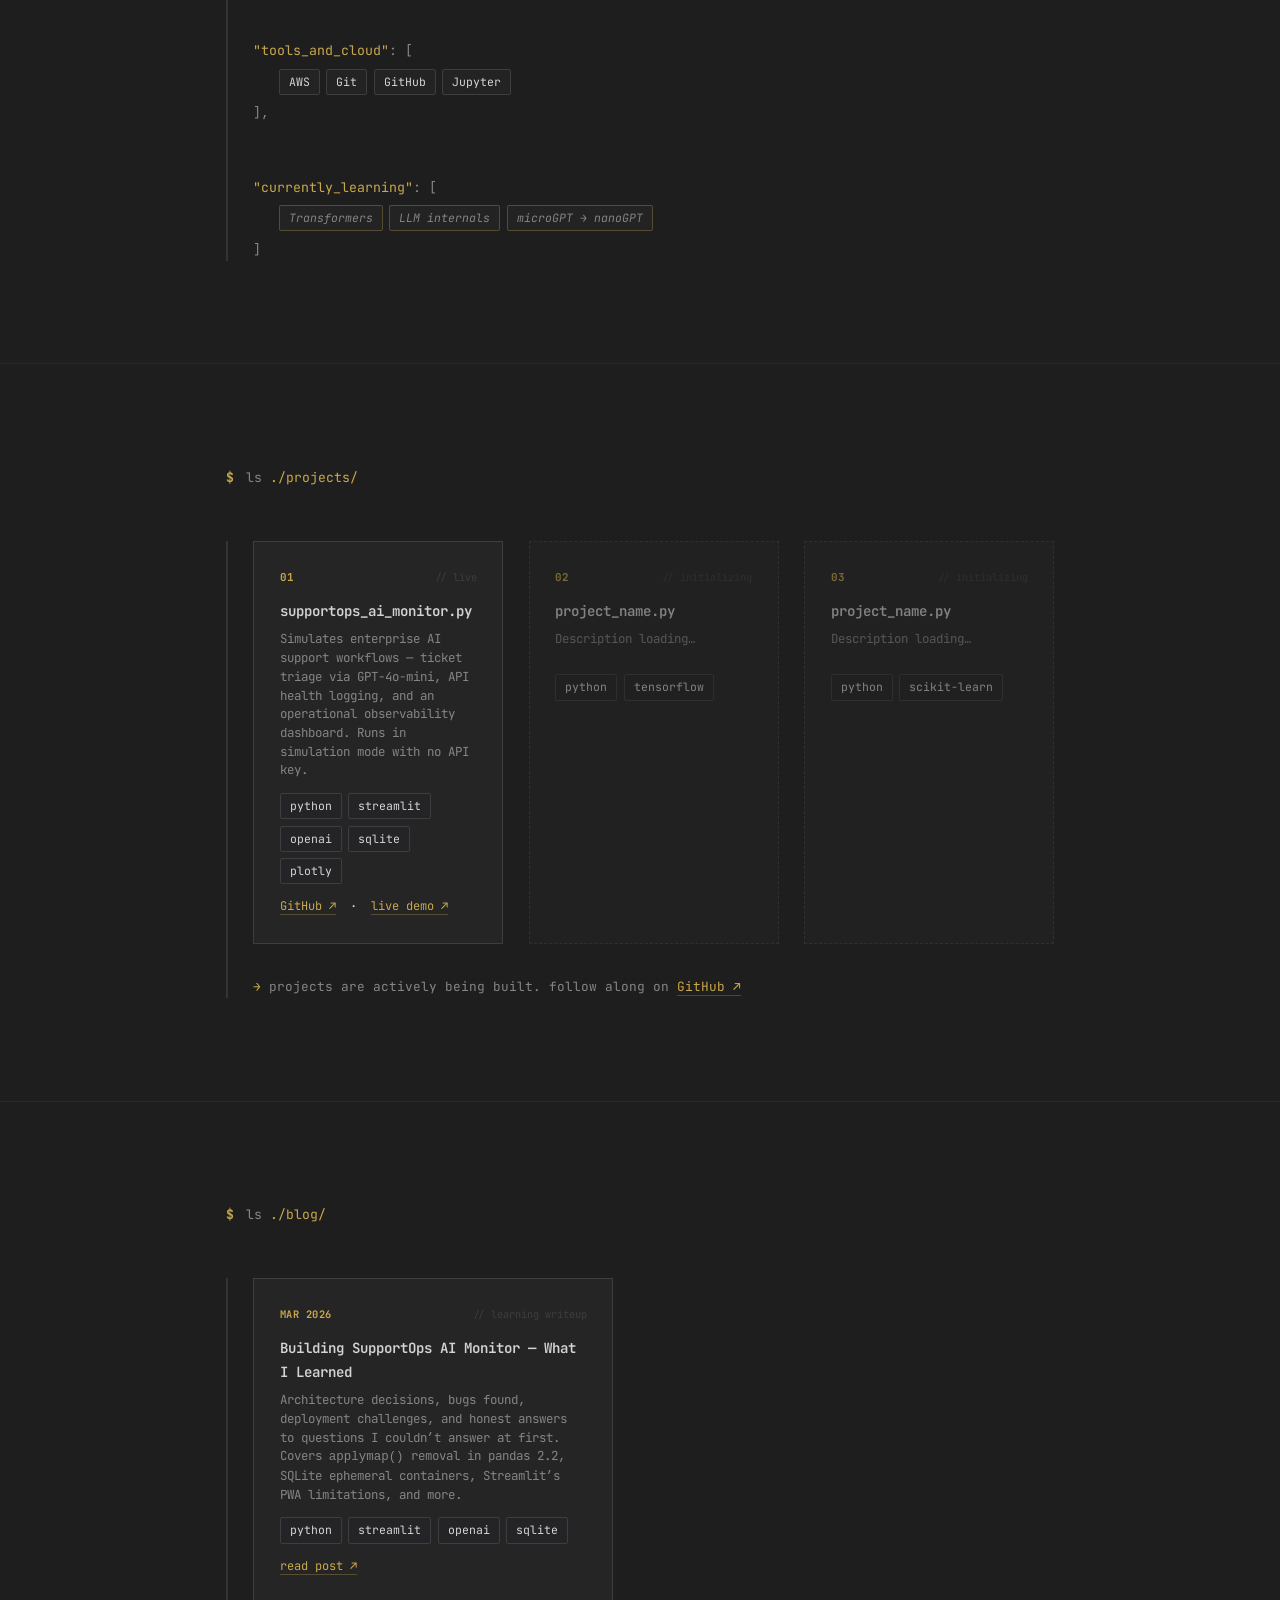
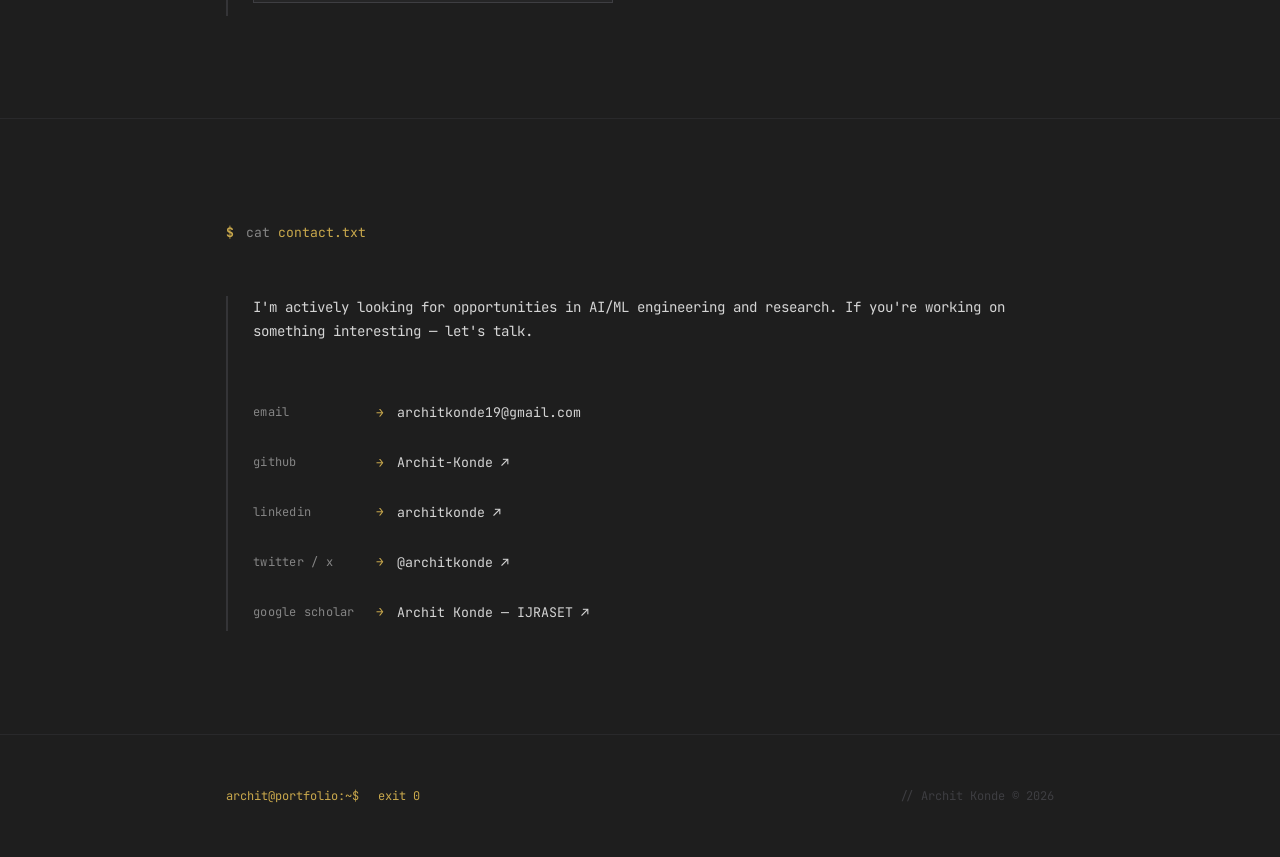
==== commit b5c4a505: "post-HF-deployment: card 01 // live, live demo link - index.html: card 01 status // github → // live" ====
--- a/index.html
+++ b/index.html
@@ -464,10 +464,10 @@
           <div class="projects-grid">
 
             <div class="project-card">
-              <a href="https://github.com/Archit-Konde/supportops-ai-monitor" target="_blank" rel="noopener noreferrer" class="card-overlay-link" aria-label="View SupportOps AI Monitor on GitHub" tabindex="-1"></a>
+              <a href="https://architechs-supportops-ai-monitor.hf.space" target="_blank" rel="noopener noreferrer" class="card-overlay-link" aria-label="View SupportOps AI Monitor live demo" tabindex="-1"></a>
               <div class="card-top">
                 <span class="card-num">01</span>
-                <span class="card-status">// github</span>
+                <span class="card-status">// live</span>
               </div>
               <p class="card-name">supportops_ai_monitor.py</p>
               <p class="card-desc">Simulates enterprise AI support workflows — ticket triage via GPT-4o-mini, API health logging, and an operational observability dashboard. Runs in simulation mode with no API key.</p>
@@ -480,6 +480,8 @@
               </div>
               <div style="margin-top: 0.75rem; font-size: 0.75rem;">
                 <a href="https://github.com/Archit-Konde/supportops-ai-monitor" target="_blank" rel="noopener noreferrer" class="inline-link">GitHub ↗</a>
+                &nbsp;·&nbsp;
+                <a href="https://architechs-supportops-ai-monitor.hf.space" target="_blank" rel="noopener noreferrer" class="inline-link">live demo ↗</a>
               </div>
             </div>
 
--- a/style.css
+++ b/style.css
@@ -731,11 +731,14 @@
 }
 
 /* Full-card clickable overlay — invisible anchor stretched over the entire card.
-   z-index: 0 keeps it below inner links (.inline-link, .card-tech) which sit at z-index: 1.
-   tabindex="-1" removes it from keyboard tab order (the inner link handles focus). */
+   display: block is required: <a> defaults to inline, which can prevent hit-testing
+   even with position:absolute + inset:0 in some browsers.
+   Left-clicks are also forwarded via JS (script.js §8) for cross-browser reliability.
+   Right-click → "Open link in new tab" works via the overlay once display:block is set. */
 .card-overlay-link {
   position: absolute;
   inset: 0;
+  display: block;
   z-index: 0;
 }
 
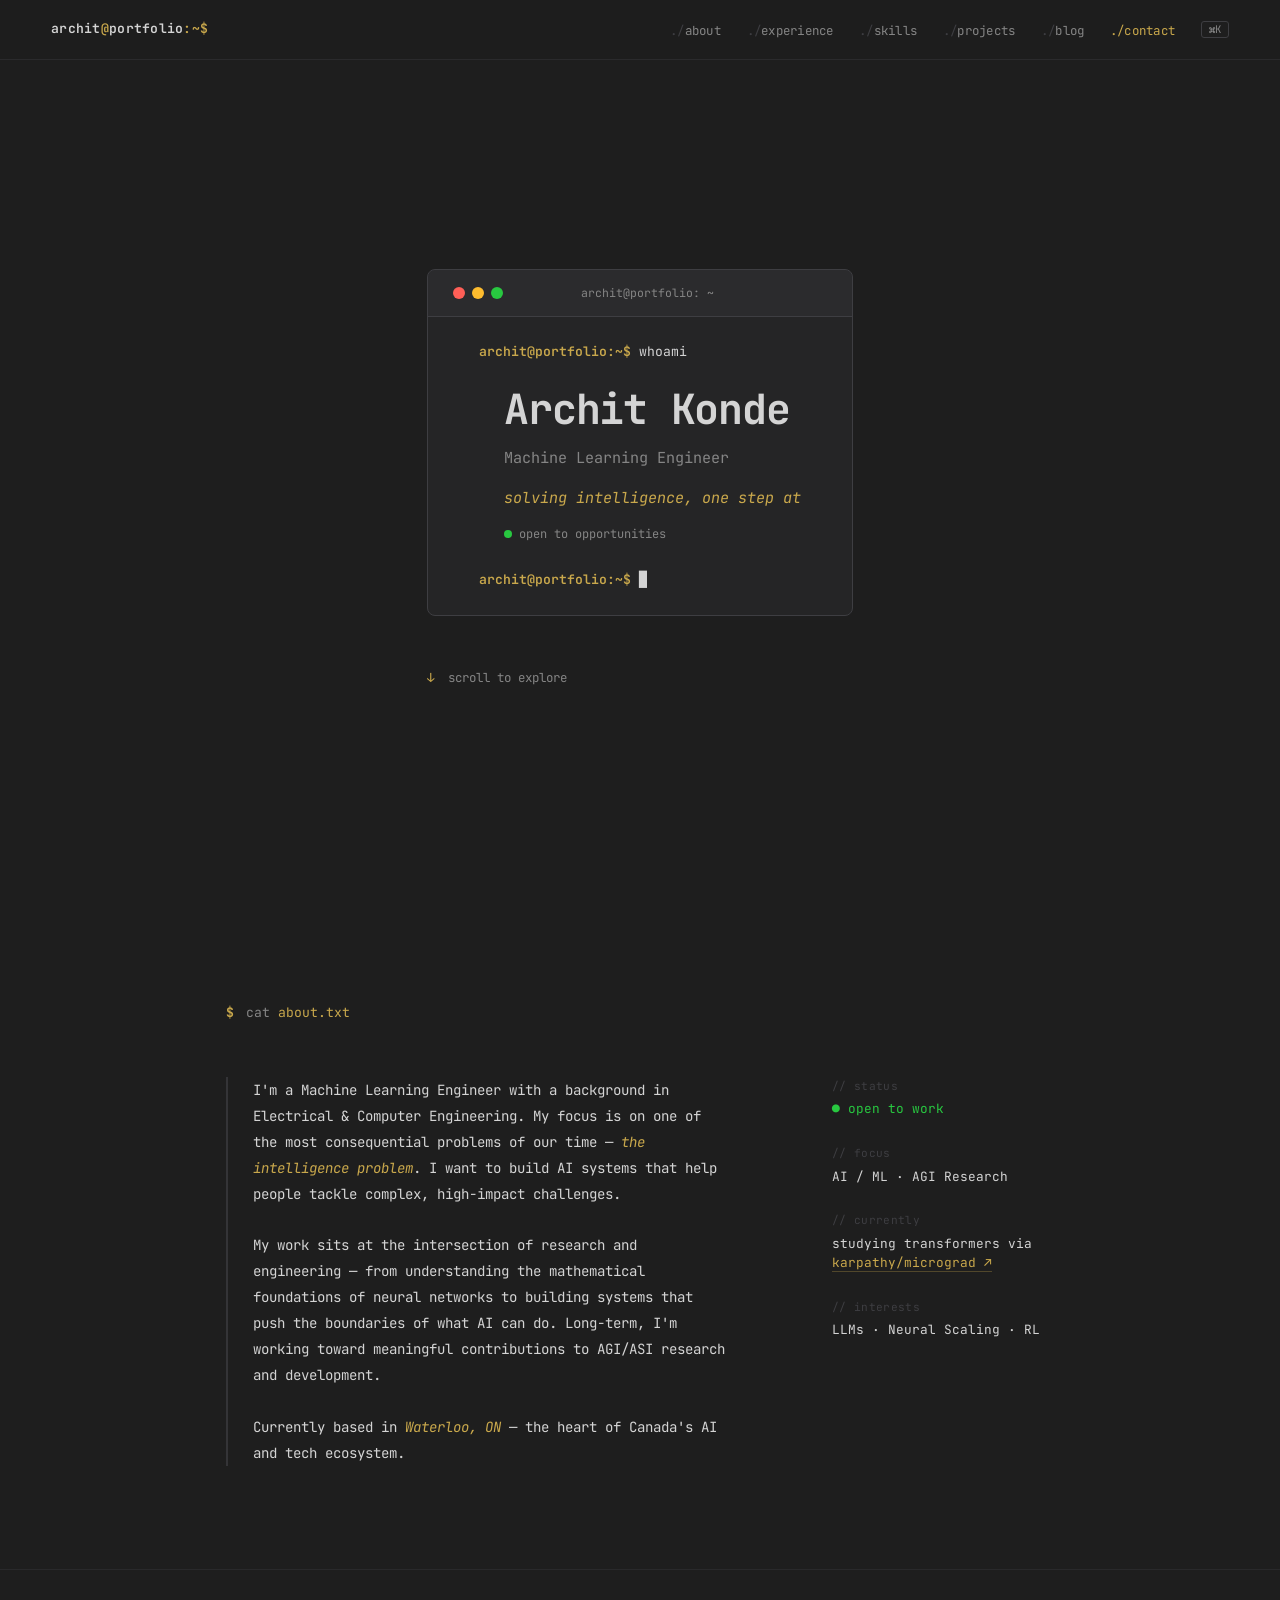
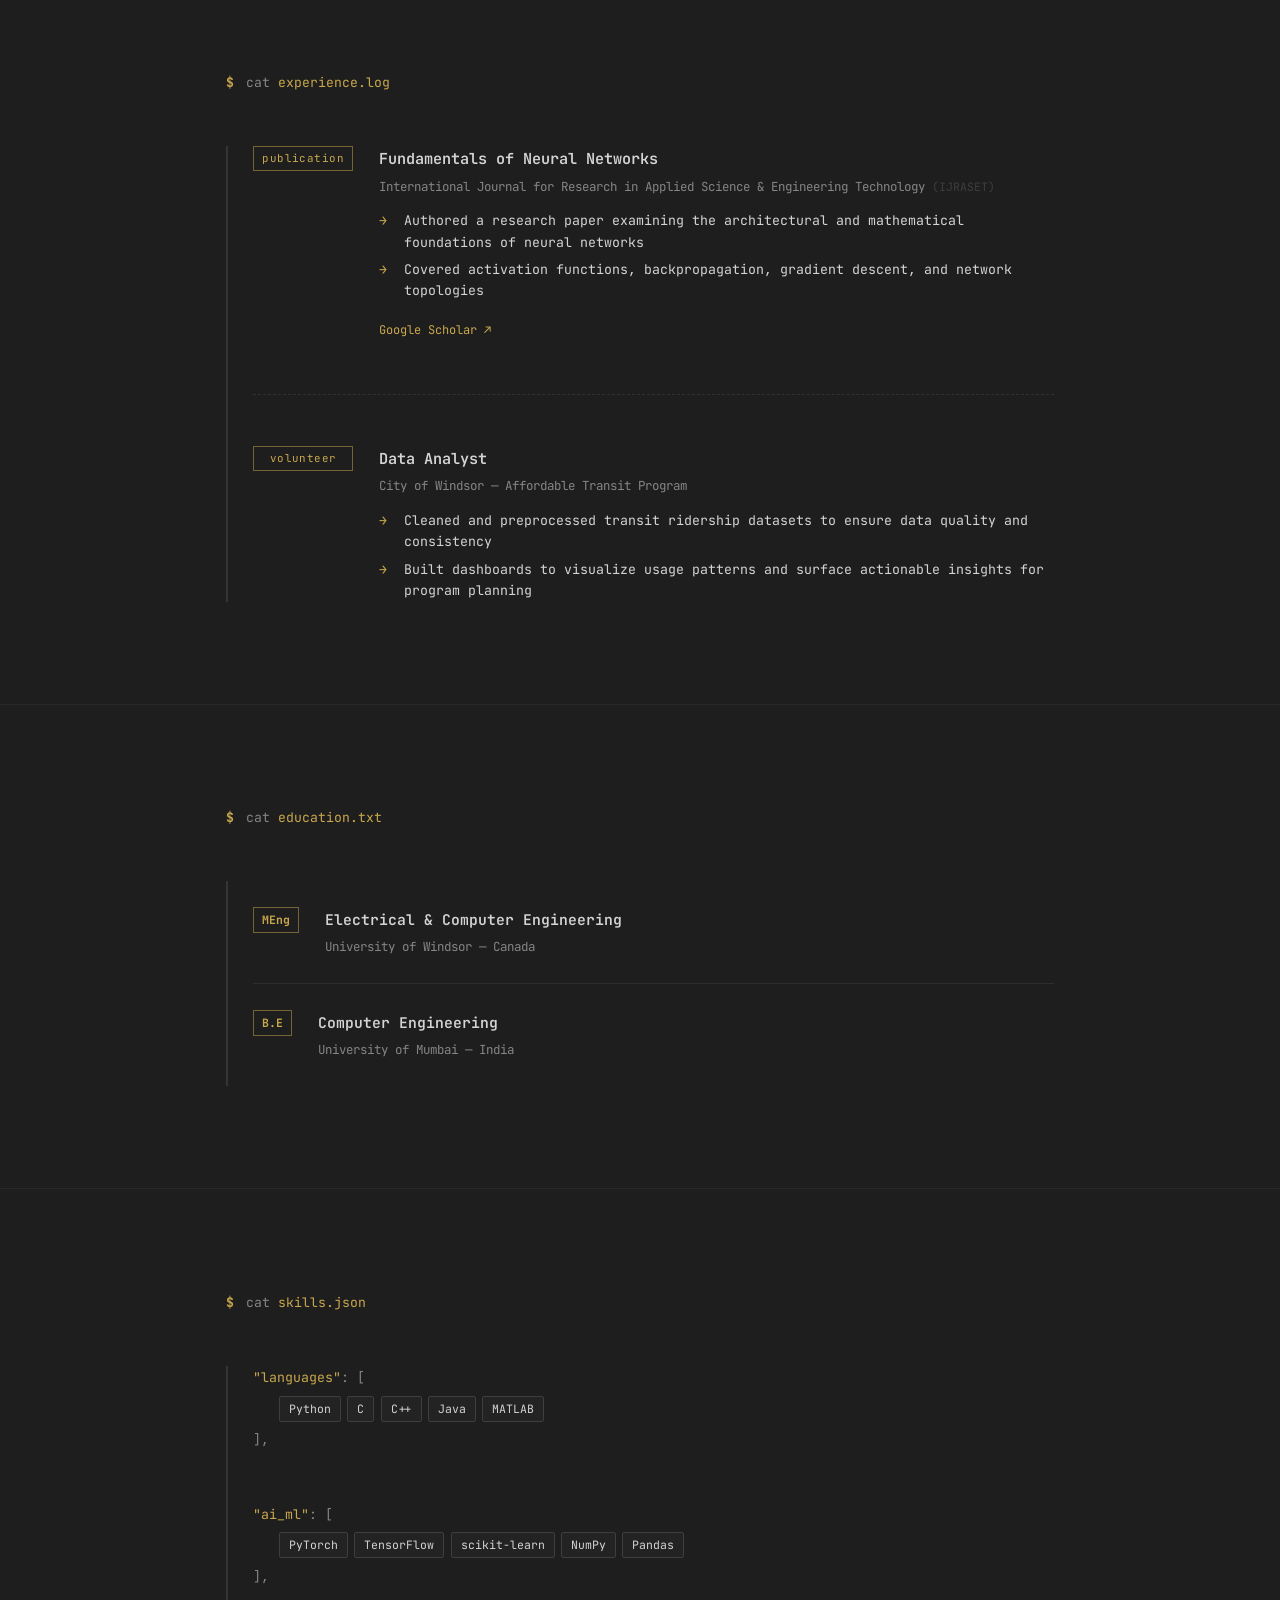
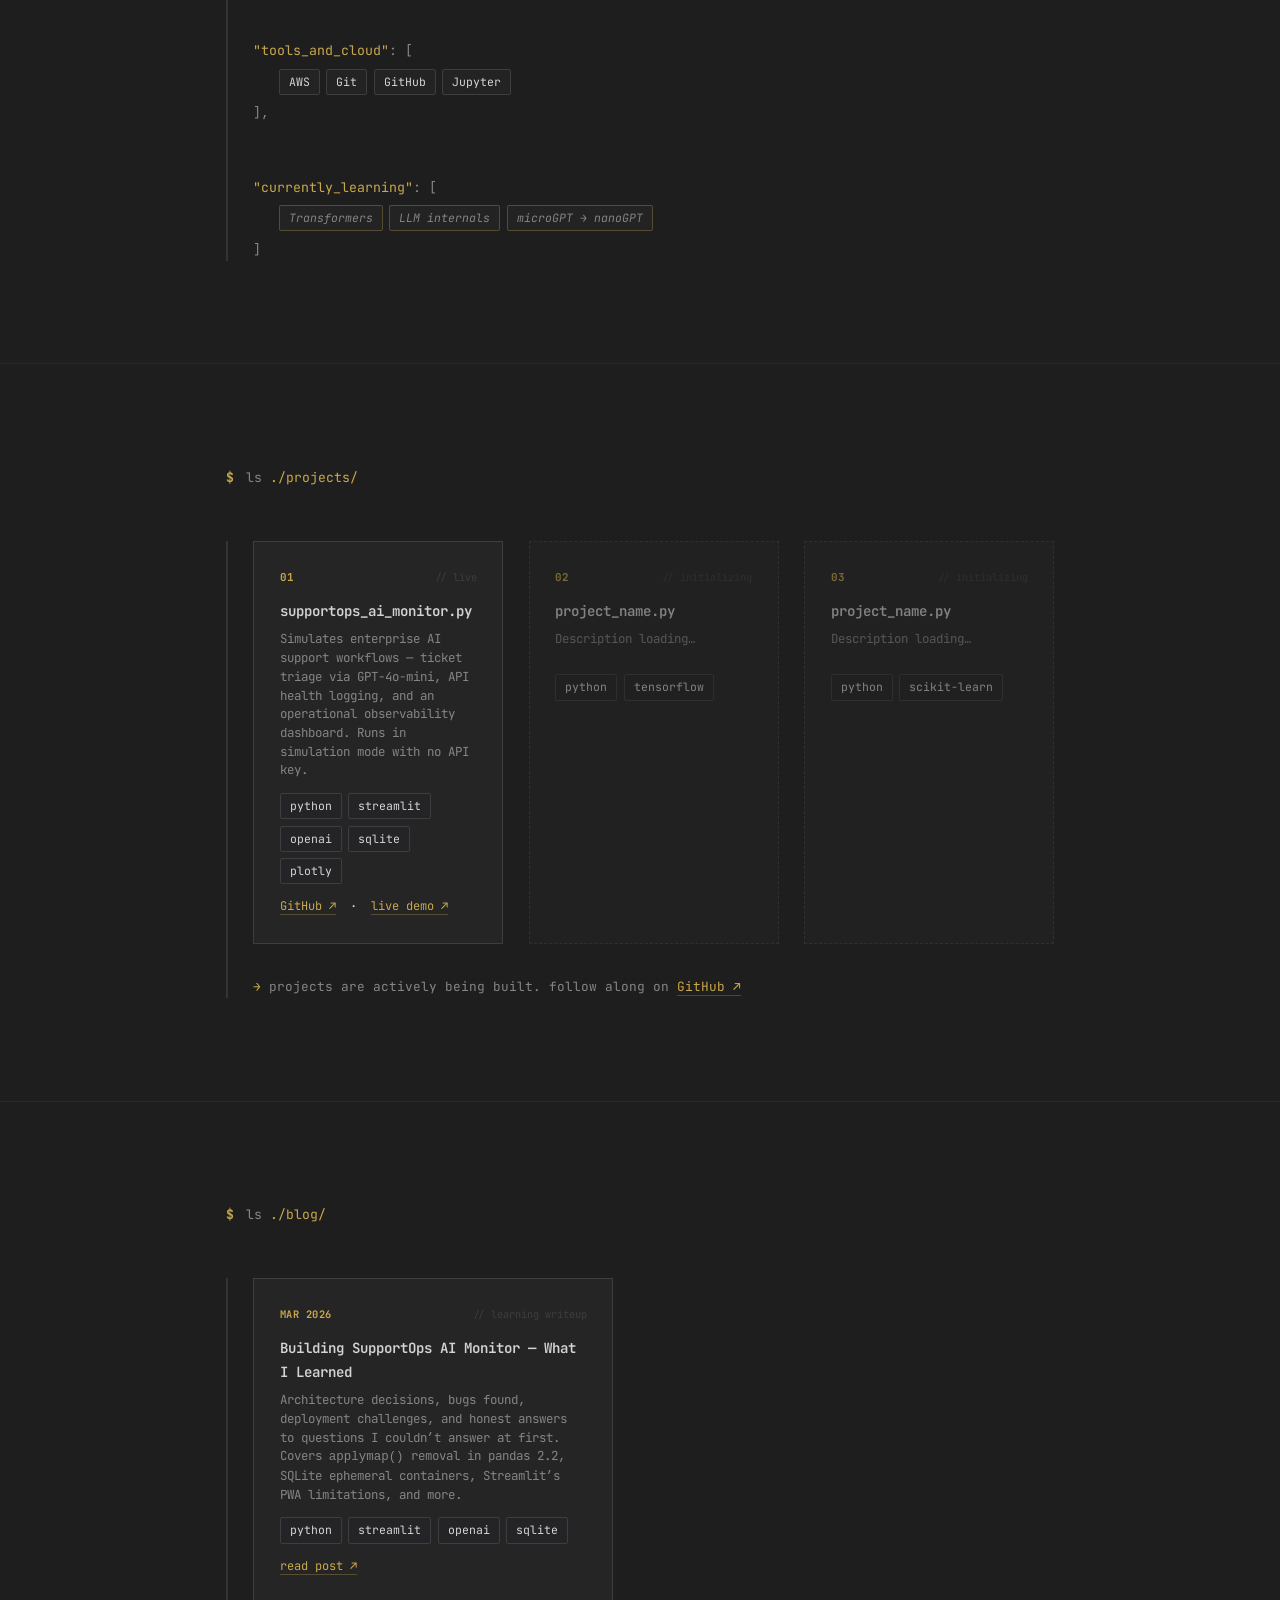
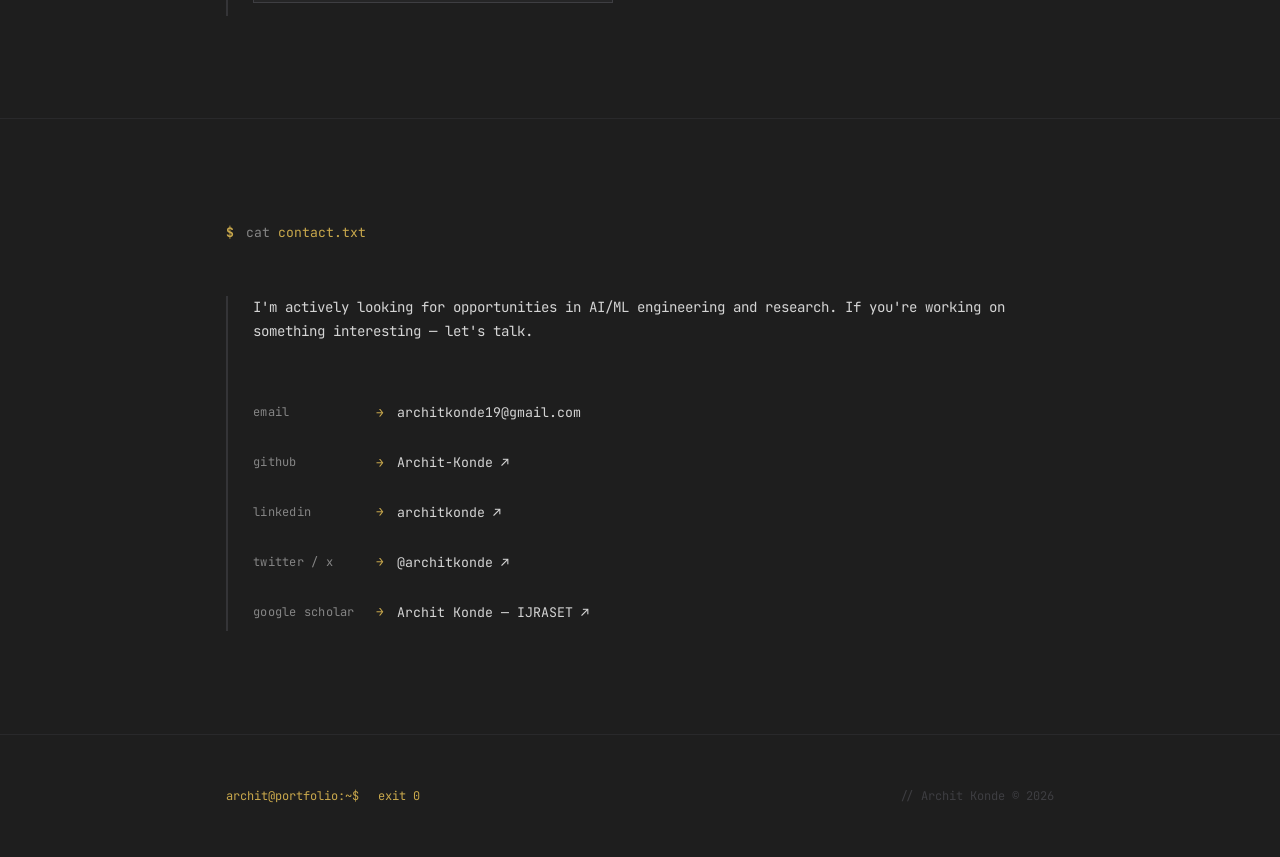
==== commit feef7d5e: "add command palette (Ctrl+K / Cmd+K) for quick navigation - VS Code-style overlay with fuzzy search," ====
--- a/index.html
+++ b/index.html
@@ -138,6 +138,8 @@
       <li><a href="#contact"><span class="nav-slash">./</span>contact</a></li>
     </ul>
 
+    <kbd class="nav-kbd" id="nav-kbd-trigger" title="Command palette (Ctrl+K)">&#8984;K</kbd>
+
     <!-- resume button: re-enable once assets/resume.pdf is added
     <a href="assets/resume.pdf" class="resume-btn" target="_blank" rel="noopener noreferrer">
       resume <span class="accent">↗</span>
@@ -640,6 +642,28 @@
   <!-- Back-to-top button — appears after scrolling down, fixed bottom-right -->
   <button id="back-to-top" aria-label="Back to top" title="Back to top">↑</button>
 
+  <!-- ═══════════════════════════════════════════════════════════
+       COMMAND PALETTE  (Ctrl+K / Cmd+K)
+       VS Code-style quick action overlay.
+  ═══════════════════════════════════════════════════════════════ -->
+  <div id="cmd-palette" class="cmd-palette" role="dialog" aria-modal="true" aria-label="Command palette" hidden>
+    <div class="cmd-backdrop"></div>
+    <div class="cmd-modal">
+      <div class="cmd-input-row">
+        <span class="cmd-icon">&gt;</span>
+        <input id="cmd-input" class="cmd-search" type="text"
+               placeholder="Type a command..." autocomplete="off" spellcheck="false" />
+        <kbd class="cmd-kbd">ESC</kbd>
+      </div>
+      <ul id="cmd-list" class="cmd-list" role="listbox"></ul>
+      <div class="cmd-footer">
+        <span><kbd>&#8593;&#8595;</kbd> navigate</span>
+        <span><kbd>&#8629;</kbd> select</span>
+        <span><kbd>esc</kbd> close</span>
+      </div>
+    </div>
+  </div>
+
   <script src="script.js"></script>
 </body>
 </html>
--- a/style.css
+++ b/style.css
@@ -1006,6 +1006,7 @@
 
   .nav-links  { display: none; }
   .resume-btn { display: none; }
+  .nav-kbd    { display: none; }
   .hamburger  { display: flex; }
 
   /* Hero adjustments */
@@ -1050,6 +1051,151 @@
   .hero-name { font-size: 1.7rem; }
   .section   { padding: var(--s4) 0; }
 }
+
+/* ── Command Palette ────────────────────────────────────────
+   VS Code-style Ctrl+K overlay for quick navigation.
+──────────────────────────────────────────────────────────────── */
+.cmd-palette {
+  position: fixed;
+  inset: 0;
+  z-index: 1000;
+  display: flex;
+  align-items: flex-start;
+  justify-content: center;
+  padding-top: 20vh;
+}
+
+.cmd-palette[hidden] { display: none; }
+
+.cmd-backdrop {
+  position: absolute;
+  inset: 0;
+  background: rgba(0, 0, 0, 0.6);
+  backdrop-filter: blur(4px);
+  -webkit-backdrop-filter: blur(4px);
+}
+
+.cmd-modal {
+  position: relative;
+  width: 100%;
+  max-width: 520px;
+  background: var(--surface);
+  border: 1px solid var(--border);
+  border-radius: 8px;
+  overflow: hidden;
+  box-shadow: 0 24px 48px rgba(0, 0, 0, 0.4);
+  margin: 0 1.2rem;
+}
+
+.cmd-input-row {
+  display: flex;
+  align-items: center;
+  gap: 0.6rem;
+  padding: 0.8rem 1.2rem;
+  border-bottom: 1px solid var(--border);
+}
+
+.cmd-icon {
+  color: var(--accent);
+  font-weight: 600;
+  font-size: 1rem;
+}
+
+.cmd-search {
+  flex: 1;
+  background: none;
+  border: none;
+  outline: none;
+  font-family: var(--font);
+  font-size: 0.88rem;
+  color: var(--text);
+}
+
+.cmd-search::placeholder { color: var(--muted); }
+
+.cmd-kbd {
+  font-family: var(--font);
+  font-size: 0.66rem;
+  color: var(--muted);
+  background: var(--bg);
+  border: 1px solid var(--border);
+  padding: 2px 6px;
+  border-radius: 3px;
+}
+
+.cmd-list {
+  list-style: none;
+  max-height: 300px;
+  overflow-y: auto;
+  padding: 0.4rem 0;
+}
+
+.cmd-item {
+  display: flex;
+  align-items: center;
+  gap: 0.8rem;
+  padding: 0.6rem 1.2rem;
+  font-size: 0.82rem;
+  color: var(--text);
+  cursor: pointer;
+  transition: background 0.1s;
+}
+
+.cmd-item:hover,
+.cmd-item.active {
+  background: rgba(201, 168, 76, 0.1);
+}
+
+.cmd-item-icon {
+  font-size: 0.9rem;
+  width: 1.4rem;
+  text-align: center;
+  color: var(--accent);
+}
+
+.cmd-item-label { flex: 1; }
+
+.cmd-item-hint {
+  font-size: 0.70rem;
+  color: var(--muted);
+}
+
+.cmd-footer {
+  display: flex;
+  gap: 1.2rem;
+  padding: 0.5rem 1.2rem;
+  border-top: 1px solid var(--border);
+  font-size: 0.66rem;
+  color: var(--muted);
+}
+
+.cmd-footer kbd {
+  font-family: var(--font);
+  background: var(--bg);
+  border: 1px solid var(--border);
+  padding: 1px 4px;
+  border-radius: 2px;
+  margin-right: 0.2rem;
+}
+
+/* Nav kbd badge (⌘K button in nav bar) */
+.nav-kbd {
+  font-family: var(--font);
+  font-size: 0.66rem;
+  color: var(--muted);
+  background: var(--bg);
+  border: 1px solid var(--border);
+  padding: 2px 7px;
+  border-radius: 3px;
+  cursor: pointer;
+  transition: border-color var(--ease), color var(--ease);
+  line-height: 1;
+  -webkit-user-select: none;
+  user-select: none;
+}
+
+.nav-kbd:hover { border-color: var(--accent); color: var(--accent); }
+
 
 /* Respect user's preference for reduced motion (accessibility) */
 @media (prefers-reduced-motion: reduce) {
